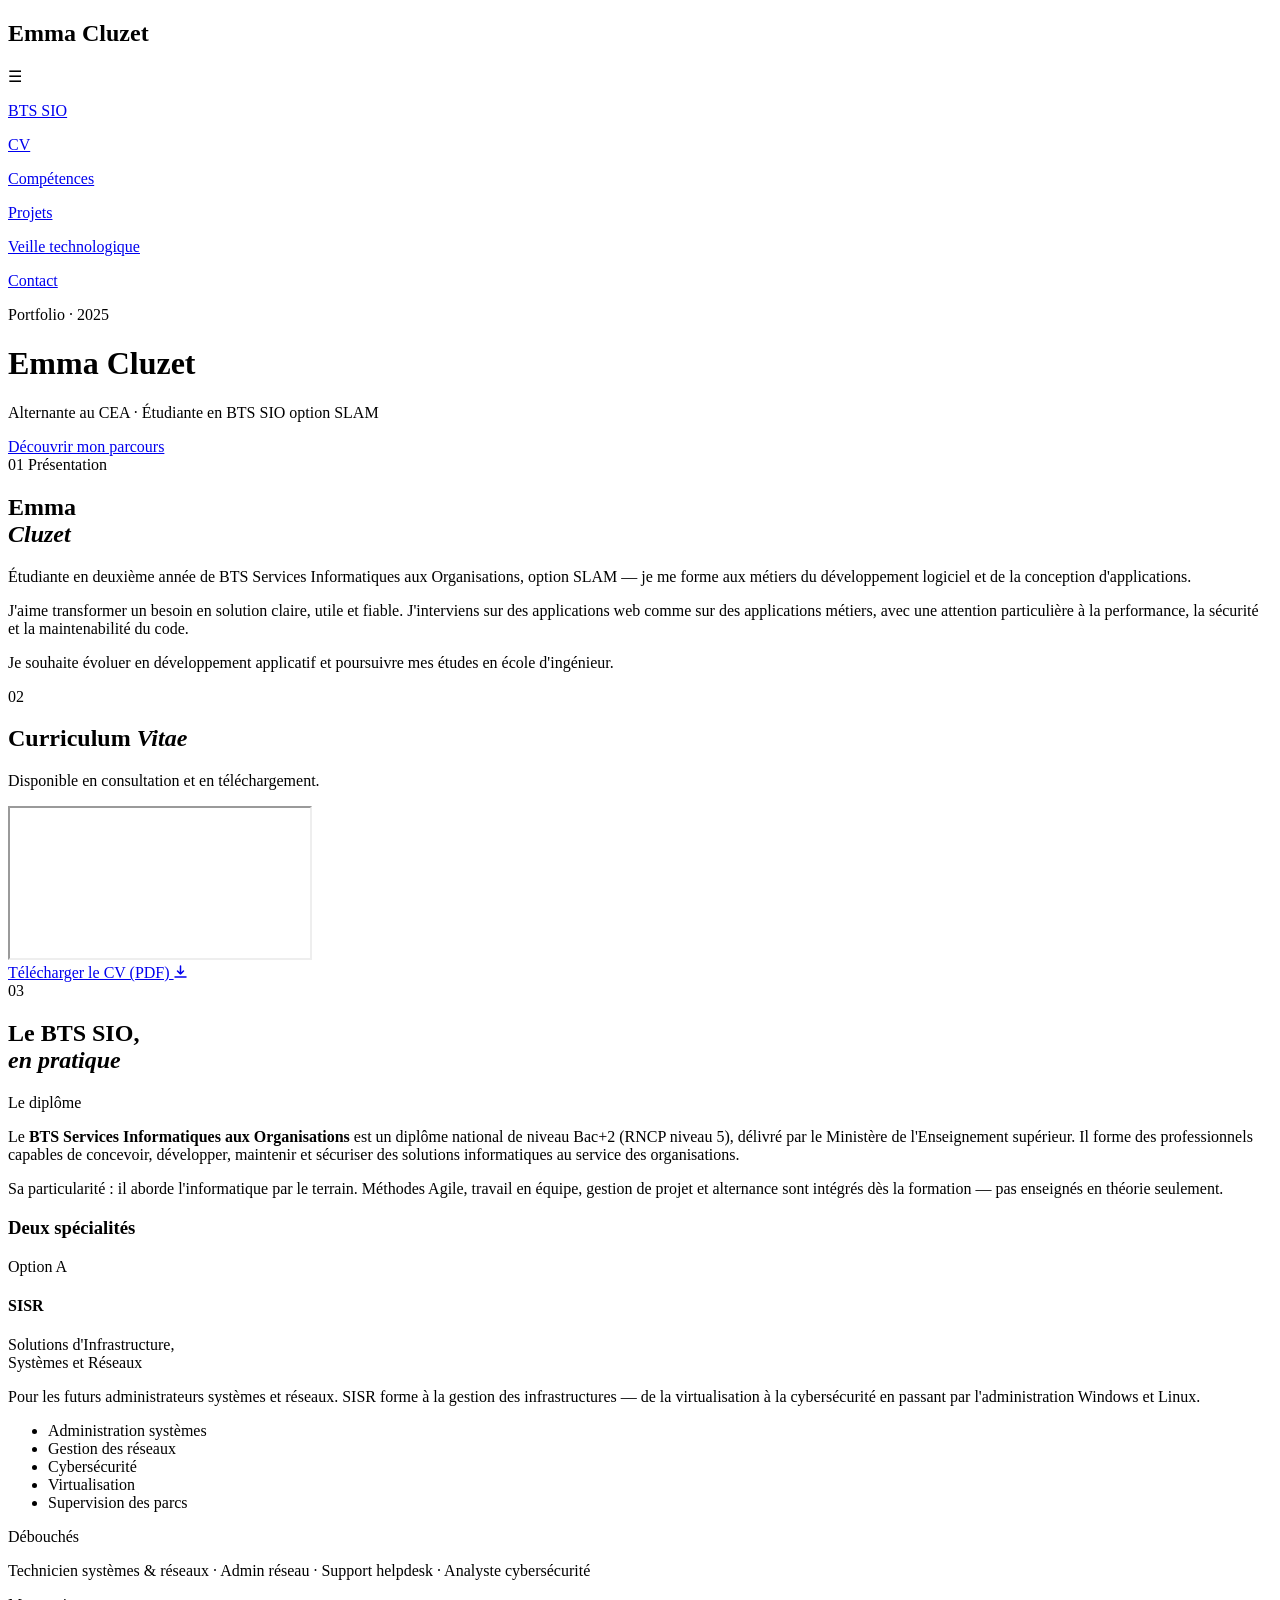
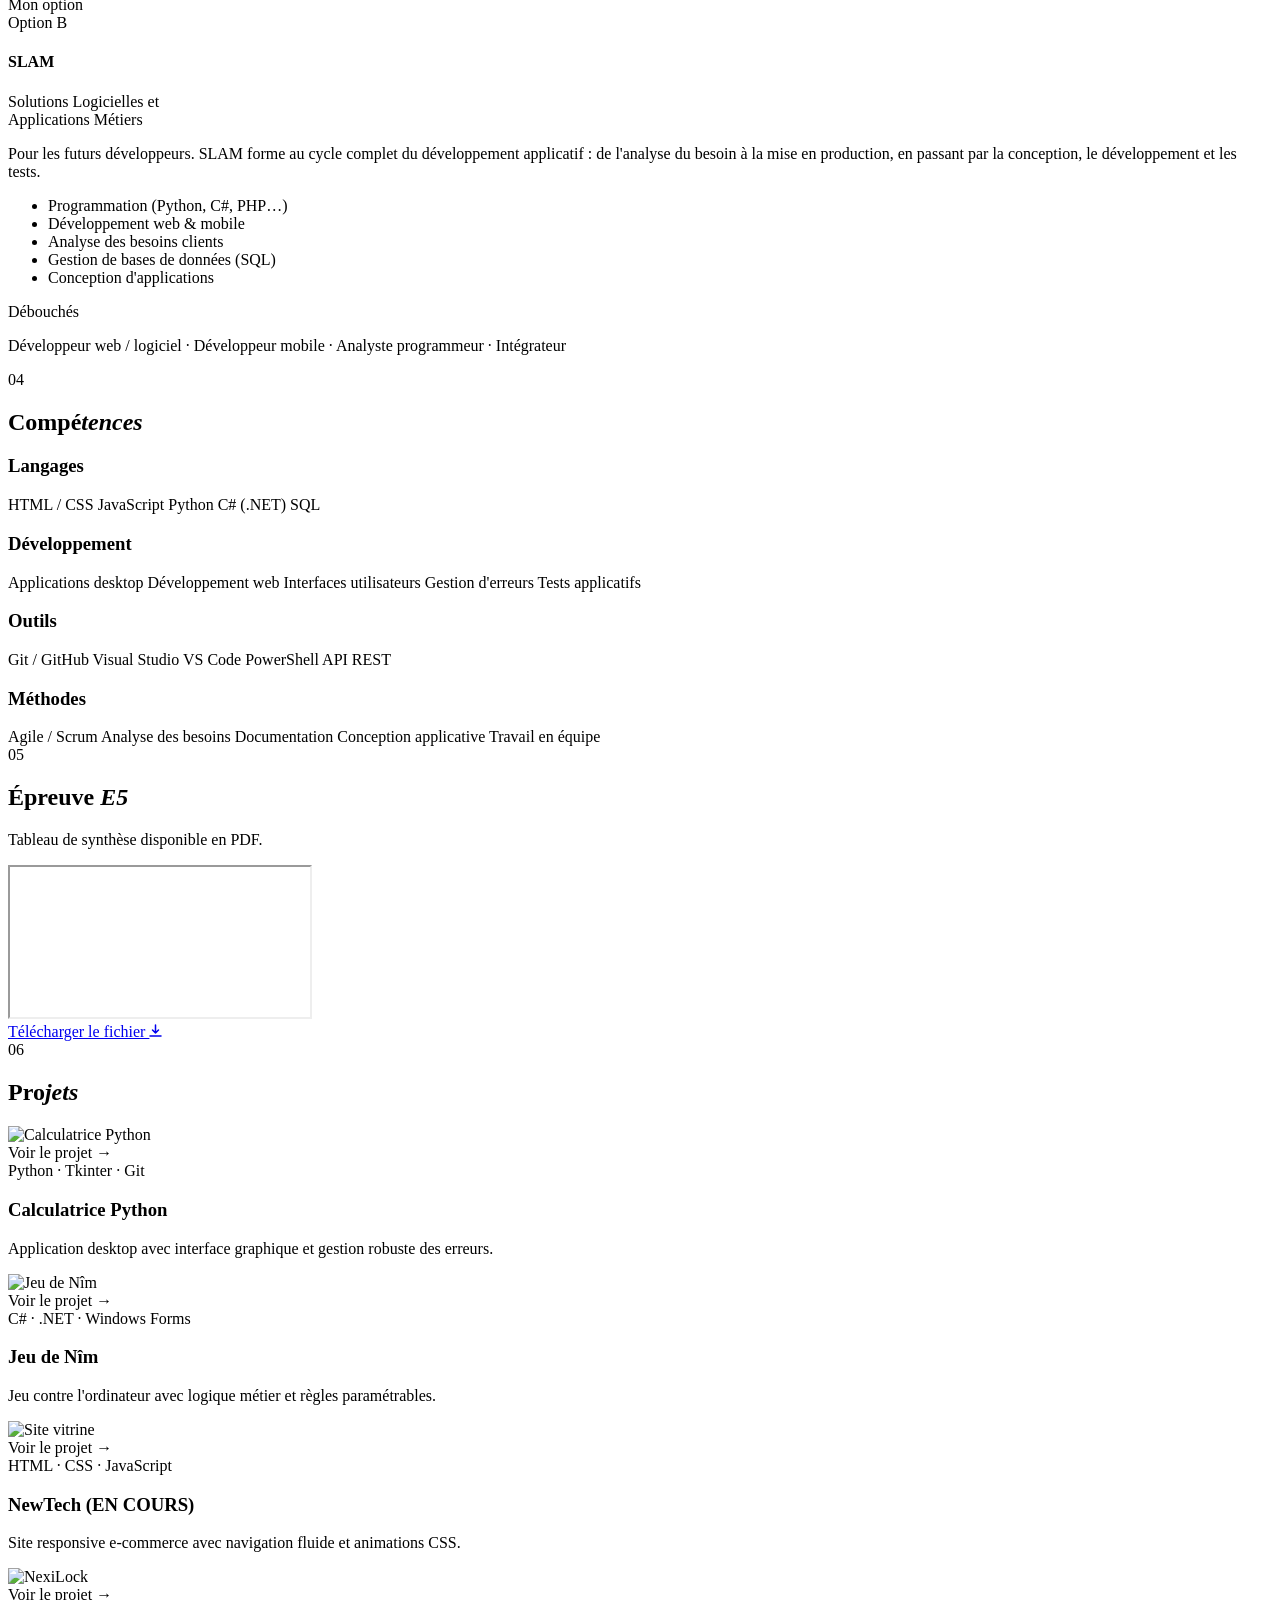
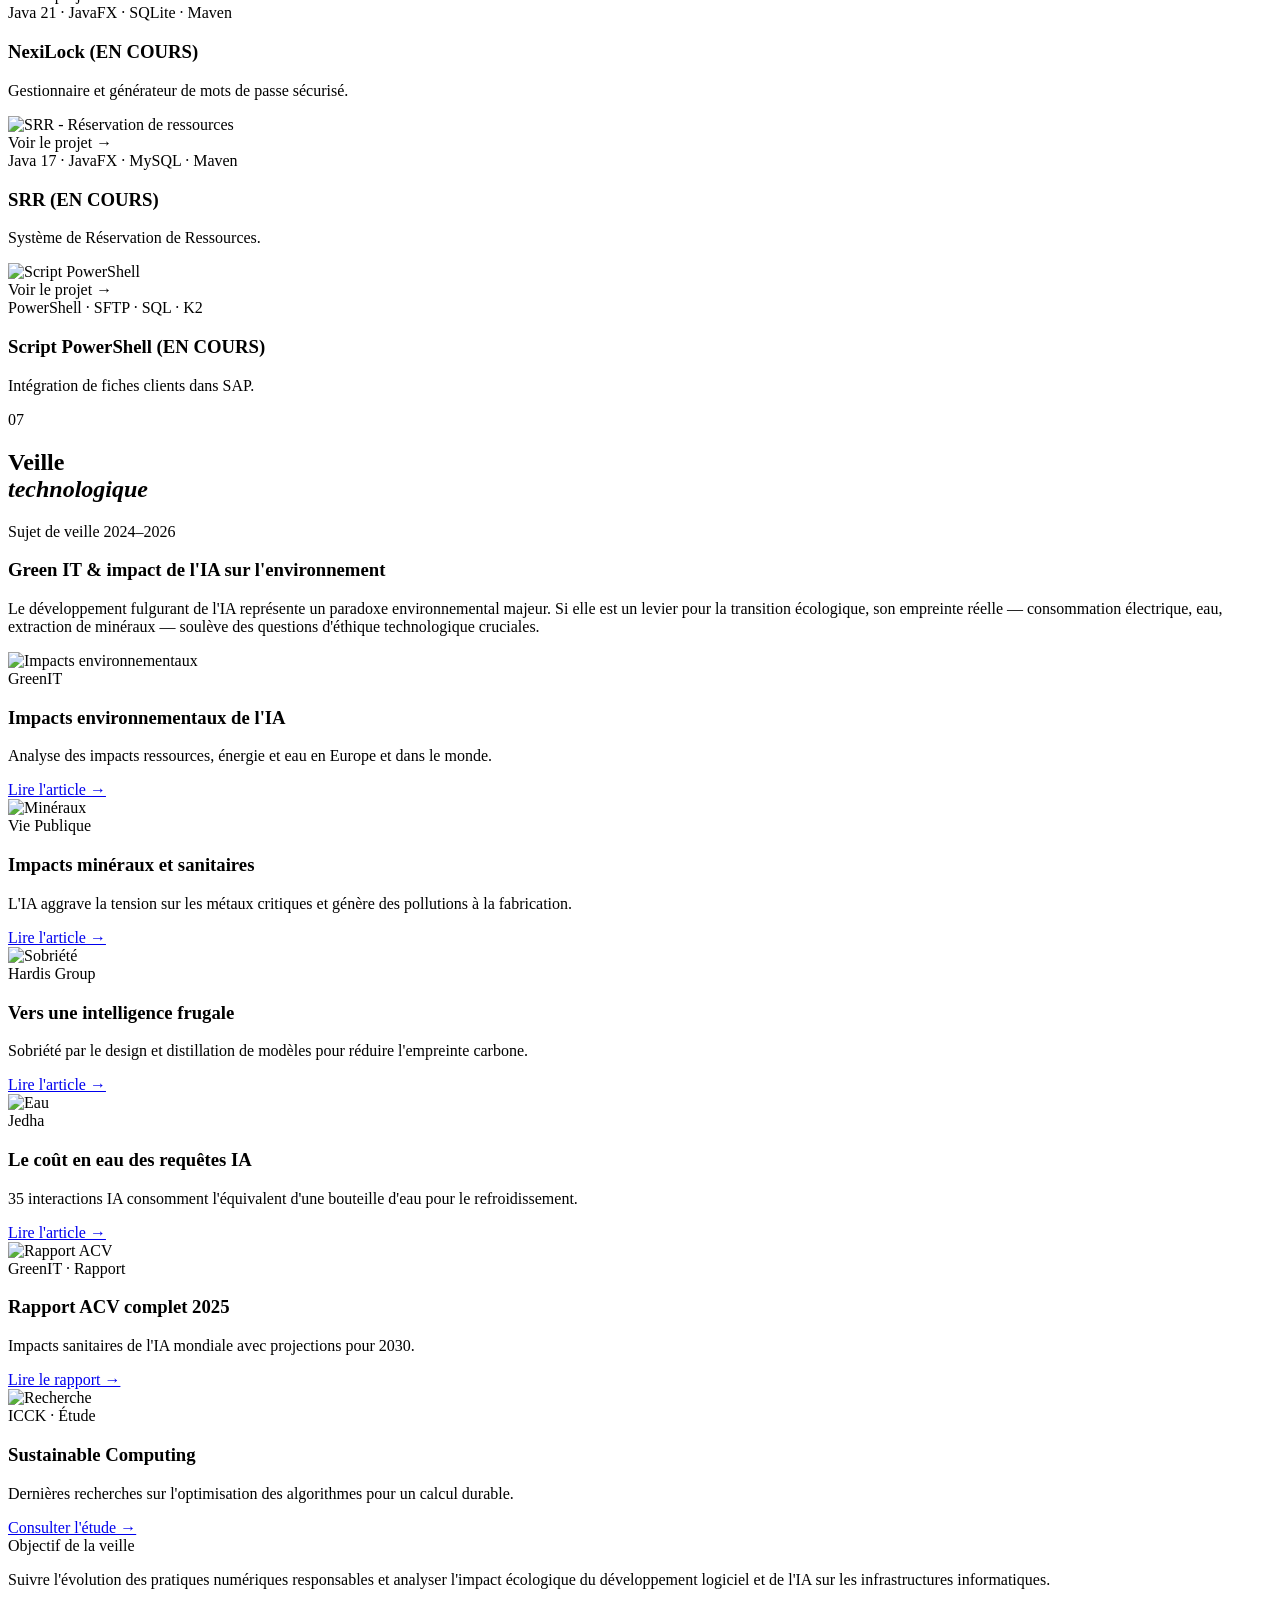
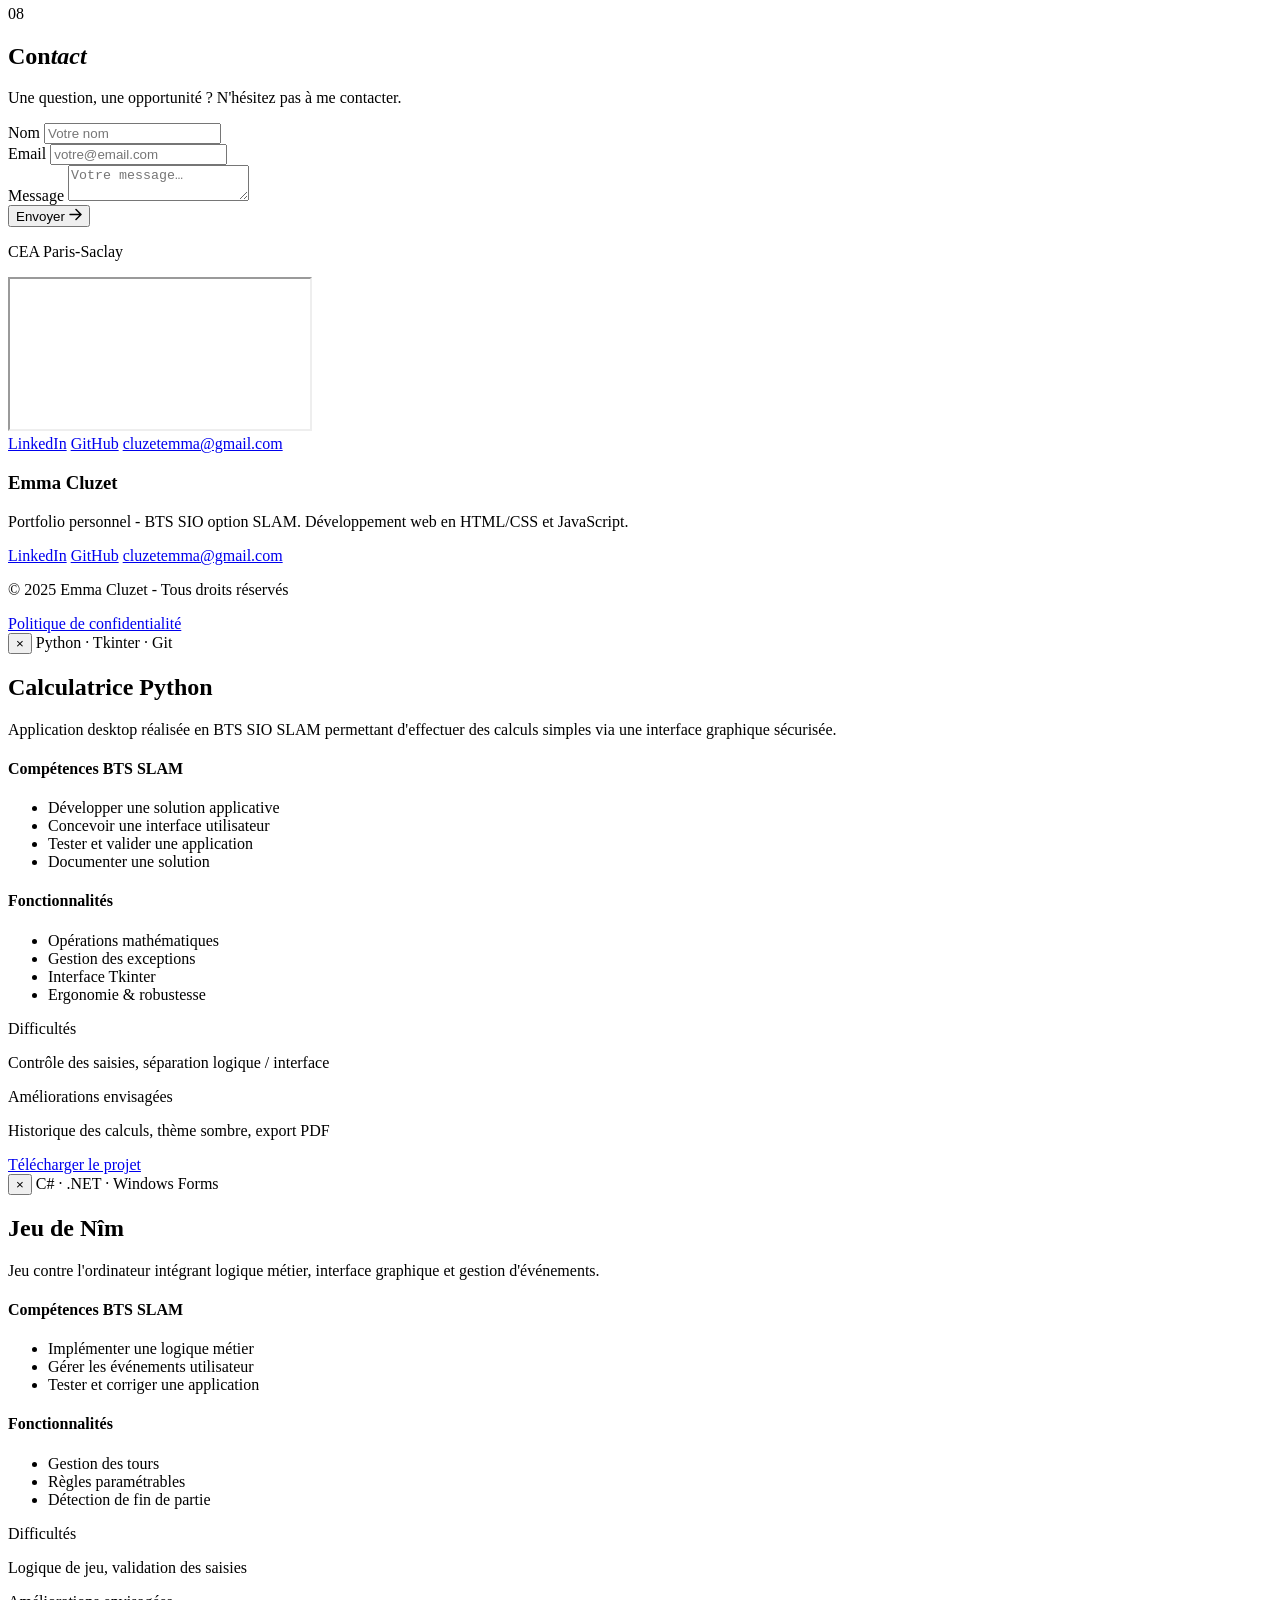
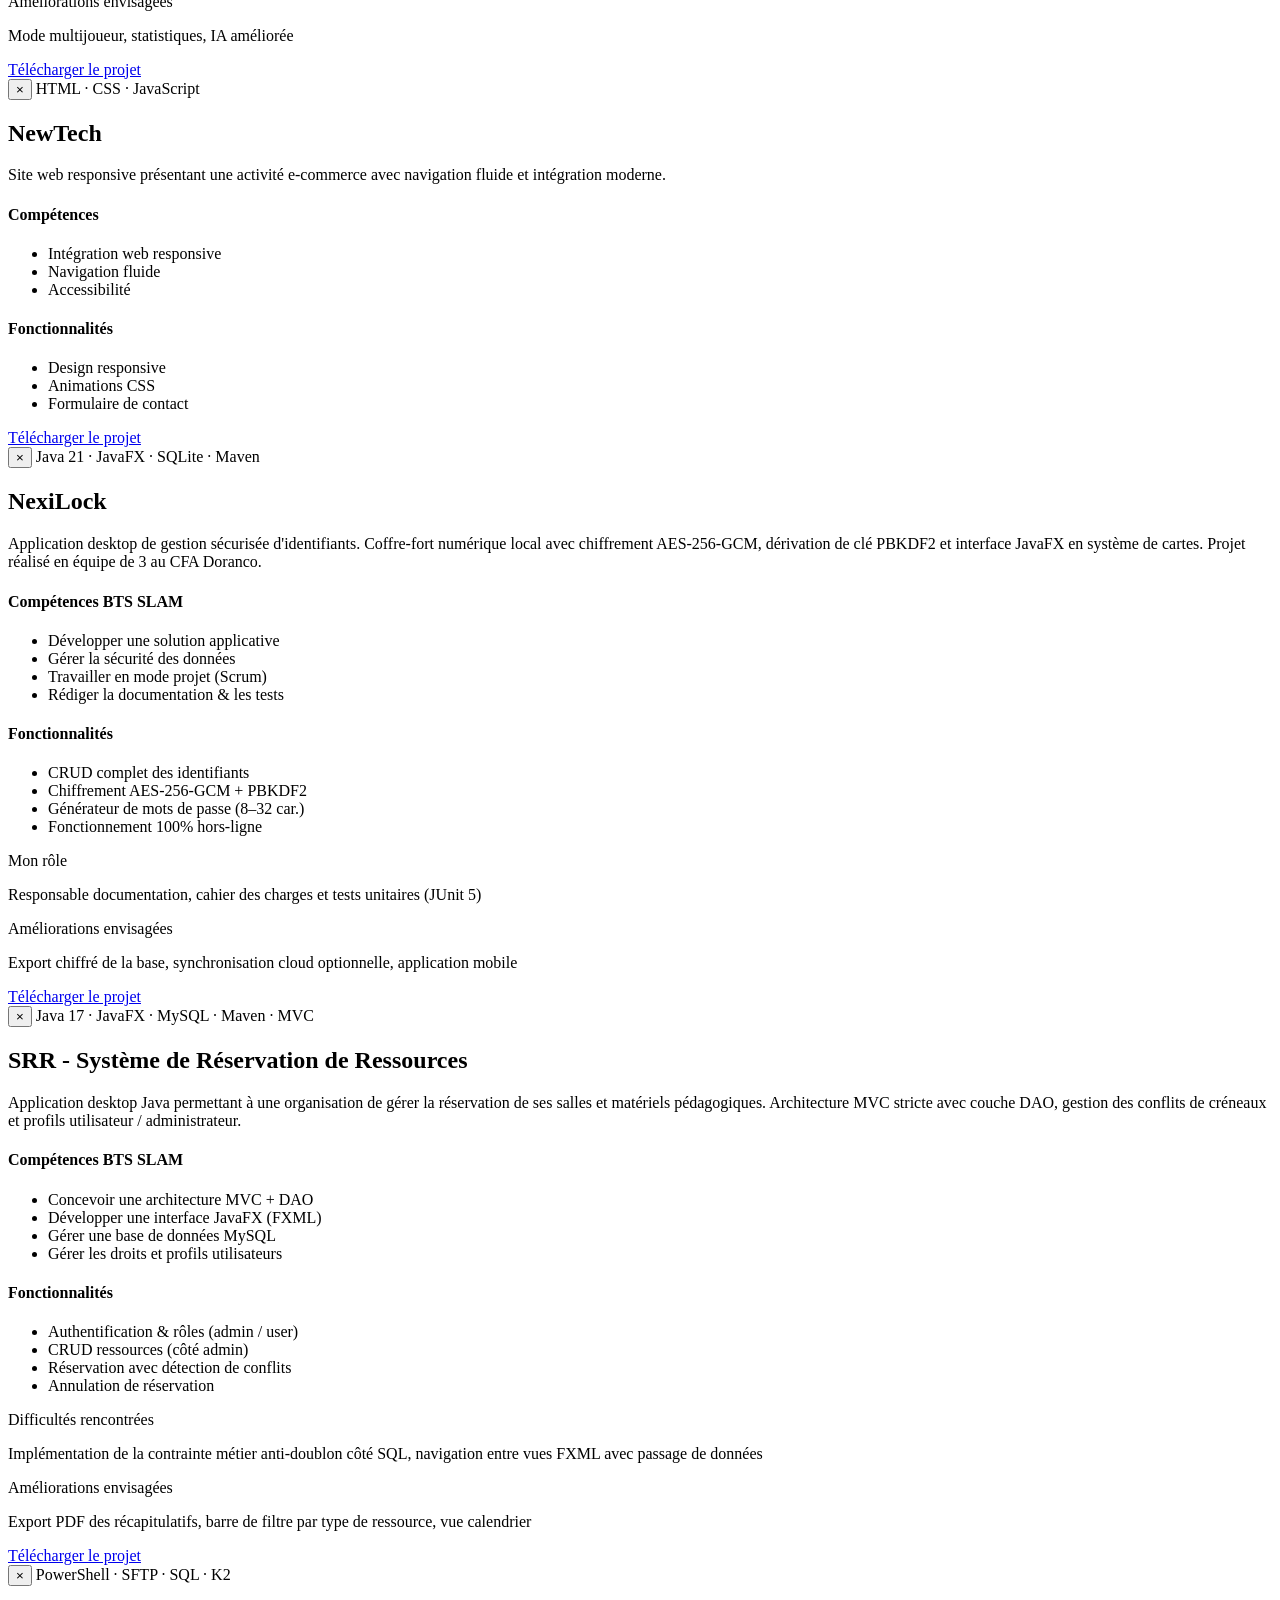
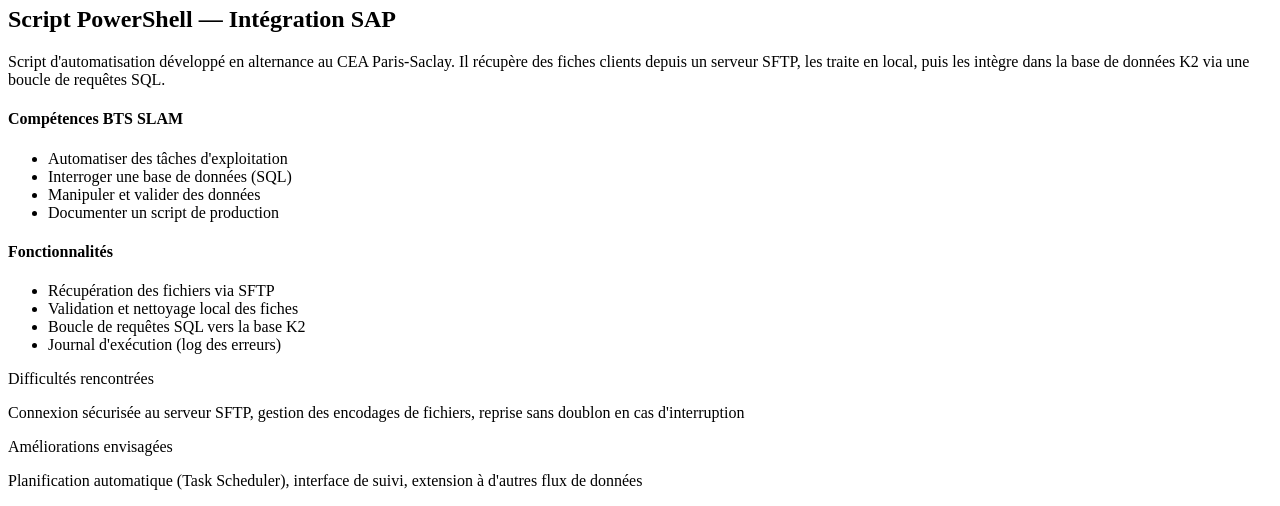
==== index.html @ 77d448ee "feat(portfolio): ajout du portfolio" ====
<!-- Author : Emma Cluzet -->
<!DOCTYPE html>
<html lang="fr">
<head>
    <meta charset="UTF-8">
    <meta name="viewport" content="width=device-width, initial-scale=1.0">
    <link rel="preconnect" href="https://fonts.googleapis.com">
    <link rel="preconnect" href="https://fonts.gstatic.com" crossorigin>
    <link href="https://fonts.googleapis.com/css2?family=Cormorant+Garamond:ital,wght@0,300;0,400;0,600;1,300;1,400&family=Libre+Baskerville:ital,wght@0,400;0,700;1,400&family=IBM+Plex+Mono:wght@400;500&display=swap" rel="stylesheet">
    <link rel="stylesheet" type="text/css" href="css.css">
    <title>Portfolio | Emma Cluzet</title>
</head>
<body>

    <!-- NAV -->
    <nav class="nav-overlay" id="navbar">
        <h1>Emma Cluzet</h1>
        <div class="hamburger" id="hamburger-icon">☰</div>
        <div class="menu" id="menu">
            <p><a href="#pres-bts">BTS SIO</a></p>
            <p><a href="#cv">CV</a></p>
            <p><a href="#competences">Compétences</a></p>
            <p><a href="#projet">Projets</a></p>
            <p><a href="#veille">Veille technologique</a></p>
            <p><a href="#localisation">Contact</a></p>
        </div>
    </nav>

    <!-- HERO — original intact -->
    <header class="hero-banner" id="accueil">
        <div class="hero-content">
            <p class="hero-eyebrow">Portfolio · 2025</p>
            <h1 class="hero-title">
                <span class="typed-text"></span>
                <span class="cursor"> </span>
            </h1>
            <p class="hero-subtitle">Alternante au CEA · Étudiante en BTS SIO option SLAM</p>
            <a href="#pres" class="hero-btn">Découvrir mon parcours</a>
        </div>
    </header>

    <!-- 01 PRÉSENTATION -->
    <section id="pres" class="s-light">
        <div class="s-inner pres-layout">
            <div class="pres-aside">
                <span class="s-index">01</span>
                <span class="s-label">Présentation</span>
            </div>
            <div class="pres-main">
                <h2 class="s-title">Emma<br><em>Cluzet</em></h2>
                <div class="pres-text">
                    <p>Étudiante en deuxième année de BTS Services Informatiques aux Organisations, option SLAM — je me forme aux métiers du développement logiciel et de la conception d'applications.</p>
                    <p>J'aime transformer un besoin en solution claire, utile et fiable. J'interviens sur des applications web comme sur des applications métiers, avec une attention particulière à la performance, la sécurité et la maintenabilité du code.</p>
                    <p class="pres-highlight">Je souhaite évoluer en développement applicatif et poursuivre mes études en école d'ingénieur.</p>
                </div>
            </div>
        </div>
    </section>

    <!-- 02 CV -->
    <section class="s-dark" id="cv">
        <div class="s-inner">
            <div class="s-header-dark">
                <span class="s-index dim">02</span>
                <h2 class="s-title-dark">Curriculum <em>Vitae</em></h2>
                <p class="s-desc">Disponible en consultation et en téléchargement.</p>
            </div>
            <div class="iframe-wrap dark">
                <iframe class="doc-iframe" src="CV_Emma-Cluzet.pdf" title="CV Emma Cluzet"></iframe>
            </div>
            <a class="btn-amber" href="CV_Emma-Cluzet.pdf" download>
                Télécharger le CV (PDF)
                <svg width="13" height="13" viewBox="0 0 13 13" fill="none" aria-hidden="true"><path d="M6.5 1v8M3.5 6l3 3 3-3M1 12h11" stroke="currentColor" stroke-width="1.5" stroke-linecap="round" stroke-linejoin="round"/></svg>
            </a>
        </div>
    </section>

    <!-- 03 BTS SIO — réécriture narrative -->
    <section id="pres-bts" class="s-light">
        <div class="s-inner">

            <div class="s-header-light">
                <span class="s-index">03</span>
                <h2 class="s-title">Le BTS SIO,<br><em>en pratique</em></h2>
            </div>

            <!-- Définition -->
            <div class="bts-def-row">
                <div class="bts-def-label">
                    <span class="s-micro-label">Le diplôme</span>
                </div>
                <div class="bts-def-content">
                    <p>Le <strong>BTS Services Informatiques aux Organisations</strong> est un diplôme national de niveau Bac+2 (RNCP niveau 5), délivré par le Ministère de l'Enseignement supérieur. Il forme des professionnels capables de concevoir, développer, maintenir et sécuriser des solutions informatiques au service des organisations.</p>
                    <p>Sa particularité : il aborde l'informatique par le terrain. Méthodes Agile, travail en équipe, gestion de projet et alternance sont intégrés dès la formation — pas enseignés en théorie seulement.</p>
                </div>
            </div>

            <!-- Les deux options -->
            <h3 class="s-sub-title">Deux spécialités</h3>
            <div class="bts-split">

                <div class="bts-split-pane bts-split-pane--sisr">
                    <div class="bts-split-head">
                        <span class="bts-opt-tag">Option A</span>
                        <h4>SISR</h4>
                        <p class="bts-opt-full">Solutions d'Infrastructure,<br>Systèmes et Réseaux</p>
                    </div>
                    <p class="bts-opt-desc">Pour les futurs administrateurs systèmes et réseaux. SISR forme à la gestion des infrastructures — de la virtualisation à la cybersécurité en passant par l'administration Windows et Linux.</p>
                    <ul class="bts-ul">
                        <li>Administration systèmes</li>
                        <li>Gestion des réseaux</li>
                        <li>Cybersécurité</li>
                        <li>Virtualisation</li>
                        <li>Supervision des parcs</li>
                    </ul>
                    <div class="bts-debouches">
                        <span class="s-micro-label">Débouchés</span>
                        <p>Technicien systèmes &amp; réseaux · Admin réseau · Support helpdesk · Analyste cybersécurité</p>
                    </div>
                </div>

                <div class="bts-split-pane bts-split-pane--slam">
                    <div class="bts-split-badge">Mon option</div>
                    <div class="bts-split-head">
                        <span class="bts-opt-tag">Option B</span>
                        <h4>SLAM</h4>
                        <p class="bts-opt-full">Solutions Logicielles et<br>Applications Métiers</p>
                    </div>
                    <p class="bts-opt-desc">Pour les futurs développeurs. SLAM forme au cycle complet du développement applicatif : de l'analyse du besoin à la mise en production, en passant par la conception, le développement et les tests.</p>
                    <ul class="bts-ul">
                        <li>Programmation (Python, C#, PHP…)</li>
                        <li>Développement web &amp; mobile</li>
                        <li>Analyse des besoins clients</li>
                        <li>Gestion de bases de données (SQL)</li>
                        <li>Conception d'applications</li>
                    </ul>
                    <div class="bts-debouches">
                        <span class="s-micro-label">Débouchés</span>
                        <p>Développeur web / logiciel · Développeur mobile · Analyste programmeur · Intégrateur</p>
                    </div>
                </div>

            </div>
        </div>
    </section>

    <!-- 04 COMPÉTENCES -->
    <section id="competences" class="s-dark">
        <div class="s-inner">
            <div class="s-header-dark">
                <span class="s-index dim">04</span>
                <h2 class="s-title-dark">Compé<em>tences</em></h2>
            </div>
            <div class="skills-mosaic">
                <div class="skill-block">
                    <h3 class="skill-block-title">Langages</h3>
                    <div class="skill-tags">
                        <span>HTML / CSS</span>
                        <span>JavaScript</span>
                        <span>Python</span>
                        <span>C# (.NET)</span>
                        <span>SQL</span>
                    </div>
                </div>
                <div class="skill-block">
                    <h3 class="skill-block-title">Développement</h3>
                    <div class="skill-tags">
                        <span>Applications desktop</span>
                        <span>Développement web</span>
                        <span>Interfaces utilisateurs</span>
                        <span>Gestion d'erreurs</span>
                        <span>Tests applicatifs</span>
                    </div>
                </div>
                <div class="skill-block">
                    <h3 class="skill-block-title">Outils</h3>
                    <div class="skill-tags">
                        <span>Git / GitHub</span>
                        <span>Visual Studio</span>
                        <span>VS Code</span>
                        <span>PowerShell</span>
                        <span>API REST</span>
                    </div>
                </div>
                <div class="skill-block">
                    <h3 class="skill-block-title">Méthodes</h3>
                    <div class="skill-tags">
                        <span>Agile / Scrum</span>
                        <span>Analyse des besoins</span>
                        <span>Documentation</span>
                        <span>Conception applicative</span>
                        <span>Travail en équipe</span>
                    </div>
                </div>
            </div>
        </div>
    </section>

    <!-- 05 E5 -->
    <section id="e6" class="s-light">
        <div class="s-inner">
            <div class="s-header-light">
                <span class="s-index">05</span>
                <h2 class="s-title">Épreuve <em>E5</em></h2>
            </div>
            <p class="s-desc-light">Tableau de synthèse disponible en PDF.</p>
            <div class="iframe-wrap light">
                <iframe class="doc-iframe" src="8 - ANNEXE VI.1 - EPREUVE E5 TABLEAU DE SYNTHESE - BTS SIO 2026 - Tableau de synthèse Épreuve E5.pdf" title="Tableau synthèse E5"></iframe>
            </div>
            <a class="btn-violet" href="8 - ANNEXE VI.1 - EPREUVE E5 TABLEAU DE SYNTHESE - BTS SIO 2026 - Tableau de synthèse Épreuve E5.pdf" download>
                Télécharger le fichier
                <svg width="13" height="13" viewBox="0 0 13 13" fill="none" aria-hidden="true"><path d="M6.5 1v8M3.5 6l3 3 3-3M1 12h11" stroke="currentColor" stroke-width="1.5" stroke-linecap="round" stroke-linejoin="round"/></svg>
            </a>
        </div>
    </section>

    <!-- 06 PROJETS -->
    <section id="projet" class="s-dark">
        <div class="s-inner">
            <div class="s-header-dark">
                <span class="s-index dim">06</span>
                <h2 class="s-title-dark">Pro<em>jets</em></h2>
            </div>
            <div class="projets-grid">
                <article class="projet-card" data-popup="popup-calculatrice" tabindex="0" role="button" aria-label="Voir le projet Calculatrice Python">
                    <div class="projet-img">
                        <img src="https://images.unsplash.com/photo-1668930185267-1f3c19851b5b?q=80&w=800&auto=format&fit=crop" alt="Calculatrice Python">
                        <div class="projet-hover-label">Voir le projet →</div>
                    </div>
                    <div class="projet-info">
                        <span class="projet-tech">Python · Tkinter · Git</span>
                        <h3>Calculatrice Python</h3>
                        <p>Application desktop avec interface graphique et gestion robuste des erreurs.</p>
                    </div>
                </article>
                <article class="projet-card" data-popup="popup-allumettes" tabindex="0" role="button" aria-label="Voir le projet Jeu de Nîm">
                    <div class="projet-img">
                        <img src="https://www.jeuxpicards.org/batonnets/images/allumettes.jpg" alt="Jeu de Nîm">
                        <div class="projet-hover-label">Voir le projet →</div>
                    </div>
                    <div class="projet-info">
                        <span class="projet-tech">C# · .NET · Windows Forms</span>
                        <h3>Jeu de Nîm</h3>
                        <p>Jeu contre l'ordinateur avec logique métier et règles paramétrables.</p>
                    </div>
                </article>
                <article class="projet-card" data-popup="popup-site" tabindex="0" role="button" aria-label="Voir le projet Site vitrine">
                    <div class="projet-img">
                        <img src="https://images.unsplash.com/photo-1498050108023-c5249f4df085?q=80&w=800&auto=format&fit=crop" alt="Site vitrine">
                        <div class="projet-hover-label">Voir le projet →</div>
                    </div>
                    <div class="projet-info">
                        <span class="projet-tech">HTML · CSS · JavaScript</span>
                        <h3>NewTech (EN COURS)</h3>
                        <p>Site responsive e-commerce avec navigation fluide et animations CSS.</p>
                    </div>
                </article>
                <article class="projet-card" data-popup="popup-nexilock" tabindex="0" role="button" aria-label="Voir le projet NexiLock">
                    <div class="projet-img">
                        <img src="https://images.unsplash.com/photo-1555949963-aa79dcee981c?q=80&w=800&auto=format&fit=crop" alt="NexiLock">
                        <div class="projet-hover-label">Voir le projet →</div>
                    </div>
                    <div class="projet-info">
                    <span class="projet-tech">Java 21 · JavaFX · SQLite · Maven</span>
                        <h3>NexiLock (EN COURS)</h3>
                        <p>Gestionnaire et générateur de mots de passe sécurisé.</p>
                    </div>
                </article>
                <article class="projet-card" data-popup="popup-srr" tabindex="0" role="button" aria-label="Voir le projet SRR">
                    <div class="projet-img">
                        <img src="https://images.unsplash.com/photo-1506784983877-45594efa4cbe?q=80&w=800&auto=format&fit=crop" alt="SRR - Réservation de ressources">
                        <div class="projet-hover-label">Voir le projet →</div>
                    </div>
                    <div class="projet-info">
                        <span class="projet-tech">Java 17 · JavaFX · MySQL · Maven</span>
                        <h3>SRR (EN COURS)</h3>
                        <p>Système de Réservation de Ressources.</p>
                    </div>
                </article>
                <article class="projet-card" data-popup="popup-powershell" tabindex="0" role="button" aria-label="Voir le projet Script PowerShell">
                    <div class="projet-img">
                        <img src="https://images.unsplash.com/photo-1629654297299-c8506221ca97?q=80&w=800&auto=format&fit=crop" alt="Script PowerShell">
                        <div class="projet-hover-label">Voir le projet →</div>
                    </div>
                    <div class="projet-info">
                        <span class="projet-tech">PowerShell · SFTP · SQL · K2</span>
                        <h3>Script PowerShell (EN COURS)</h3>
                        <p>Intégration de fiches clients dans SAP.</p>
                    </div>
                </article>
            </div>
        </div>
    </section>

    <!-- 07 VEILLE -->
    <section class="s-light" id="veille">
        <div class="s-inner">
            <div class="s-header-light">
                <span class="s-index">07</span>
                <h2 class="s-title">Veille<br><em>technologique</em></h2>
            </div>
            <div class="veille-topic-block">
                <p class="veille-topic-eyebrow">Sujet de veille 2024–2026</p>
                <h3 class="veille-topic-title">Green IT &amp; impact de l'IA sur l'environnement</h3>
                <p>Le développement fulgurant de l'IA représente un paradoxe environnemental majeur. Si elle est un levier pour la transition écologique, son empreinte réelle — consommation électrique, eau, extraction de minéraux — soulève des questions d'éthique technologique cruciales.</p>
            </div>
            <div class="veille-grid">
                <article class="veille-card">
                    <img src="https://images.unsplash.com/photo-1473341304170-971dccb5ac1e?q=80&w=800&auto=format&fit=crop" alt="Impacts environnementaux" loading="lazy">
                    <div class="veille-card-body">
                        <span class="veille-source">GreenIT</span>
                        <h3>Impacts environnementaux de l'IA</h3>
                        <p>Analyse des impacts ressources, énergie et eau en Europe et dans le monde.</p>
                        <a href="https://www.greenit.fr/2024/08/15/quels-sont-les-impacts-environnementaux-de-lia/" target="_blank" class="veille-link">Lire l'article →</a>
                    </div>
                </article>
                <article class="veille-card">
                    <img src="https://images.unsplash.com/photo-1518770660439-4636190af475?q=80&w=800&auto=format&fit=crop" alt="Minéraux" loading="lazy">
                    <div class="veille-card-body">
                        <span class="veille-source">Vie Publique</span>
                        <h3>Impacts minéraux et sanitaires</h3>
                        <p>L'IA aggrave la tension sur les métaux critiques et génère des pollutions à la fabrication.</p>
                        <a href="https://www.vie-publique.fr/en-bref/294248-limpact-environnemental-de-lintelligence-artificielle" target="_blank" class="veille-link">Lire l'article →</a>
                    </div>
                </article>
                <article class="veille-card">
                    <img src="https://images.unsplash.com/photo-1555066931-4365d14bab8c?q=80&w=800&auto=format&fit=crop" alt="Sobriété" loading="lazy">
                    <div class="veille-card-body">
                        <span class="veille-source">Hardis Group</span>
                        <h3>Vers une intelligence frugale</h3>
                        <p>Sobriété par le design et distillation de modèles pour réduire l'empreinte carbone.</p>
                        <a href="https://www.hardis-group.com/news/numerique-responsable-2026-enjeux-cles/" target="_blank" class="veille-link">Lire l'article →</a>
                    </div>
                </article>
                <article class="veille-card">
                    <img src="https://images.unsplash.com/photo-1548337138-e87d889cc369?q=80&w=800&auto=format&fit=crop" alt="Eau" loading="lazy">
                    <div class="veille-card-body">
                        <span class="veille-source">Jedha</span>
                        <h3>Le coût en eau des requêtes IA</h3>
                        <p>35 interactions IA consomment l'équivalent d'une bouteille d'eau pour le refroidissement.</p>
                        <a href="https://www.jedha.co/formation-ia/impact-environnemental-ia-rapport" target="_blank" class="veille-link">Lire l'article →</a>
                    </div>
                </article>
                <article class="veille-card">
                    <img src="https://images.unsplash.com/photo-1460925895917-afdab827c52f?q=80&w=800&auto=format&fit=crop" alt="Rapport ACV" loading="lazy">
                    <div class="veille-card-body">
                        <span class="veille-source">GreenIT · Rapport</span>
                        <h3>Rapport ACV complet 2025</h3>
                        <p>Impacts sanitaires de l'IA mondiale avec projections pour 2030.</p>
                        <a href="https://www.greenit.fr/wp-content/uploads/2025/12/202510-rapport-etude-impacts-environnementaux-intelligence-artificielle-dans-le-monde-association-green-it-compressed.pdf" target="_blank" class="veille-link">Lire le rapport →</a>
                    </div>
                </article>
                <article class="veille-card">
                    <img src="https://images.unsplash.com/photo-1532187875605-2fe358511423?q=80&w=800&auto=format&fit=crop" alt="Recherche" loading="lazy">
                    <div class="veille-card-body">
                        <span class="veille-source">ICCK · Étude</span>
                        <h3>Sustainable Computing</h3>
                        <p>Dernières recherches sur l'optimisation des algorithmes pour un calcul durable.</p>
                        <a href="https://www.icck.org/article/html/tsc.2025.767094" target="_blank" class="veille-link">Consulter l'étude →</a>
                    </div>
                </article>
            </div>
            <div class="veille-objectif">
                <span class="s-micro-label">Objectif de la veille</span>
                <p>Suivre l'évolution des pratiques numériques responsables et analyser l'impact écologique du développement logiciel et de l'IA sur les infrastructures informatiques.</p>
            </div>
        </div>
    </section>

    <!-- 08 CONTACT -->
    <section id="contact-map" class="s-dark">
        <div class="s-inner">
            <div class="s-header-dark">
                <span class="s-index dim">08</span>
                <h2 class="s-title-dark">Con<em>tact</em></h2>
            </div>
            <div class="contact-grid">
                <div class="contact-form-col">
                    <p class="contact-intro">Une question, une opportunité ? N'hésitez pas à me contacter.</p>
                    <form action="#" method="POST" class="contact-form">
                        <div class="form-row">
                            <label for="c-name">Nom</label>
                            <input type="text" id="c-name" name="name" placeholder="Votre nom" required>
                        </div>
                        <div class="form-row">
                            <label for="c-email">Email</label>
                            <input type="email" id="c-email" name="email" placeholder="votre@email.com" required>
                        </div>
                        <div class="form-row">
                            <label for="c-msg">Message</label>
                            <textarea id="c-msg" name="message" placeholder="Votre message…" required></textarea>
                        </div>
                        <button type="submit" class="btn-contact">
                            Envoyer
                            <svg width="13" height="13" viewBox="0 0 13 13" fill="none" aria-hidden="true"><path d="M1 6.5h11M7 1.5l5 5-5 5" stroke="currentColor" stroke-width="1.5" stroke-linecap="round" stroke-linejoin="round"/></svg>
                        </button>
                    </form>
                </div>
                <div class="contact-map-col">
                    <p class="contact-intro" id="localisation">CEA Paris-Saclay</p>
                    <iframe src="https://www.google.com/maps/embed?pb=!1m18!1m12!1m3!1d7053.411190963236!2d2.1439704040835994!3d48.725673477501395!2m3!1f0!2f0!3f0!3m2!1i1024!2i768!4f13.1!3m3!1m2!1s0x47e67f10a5afadf7%3A0x39454050073e967b!2sCEA%20Paris-Saclay!5e1!3m2!1sfr!2sfr!4v1765486483115!5m2!1sfr!2sfr" allowfullscreen="" loading="lazy" referrerpolicy="no-referrer-when-downgrade" title="CEA Paris-Saclay"></iframe>
                    <div class="contact-socials">
                        <a href="https://www.linkedin.com/in/emma-cluzet-434610293/" target="_blank">LinkedIn</a>
                        <a href="https://github.com/emmacluzet" target="_blank">GitHub</a>
                        <a href="mailto:cluzetemma@gmail.com">cluzetemma@gmail.com</a>
                    </div>
                </div>
            </div>
        </div>
    </section>

    <!-- FOOTER — original intact -->
    <footer class="site-footer">
        <div class="footer-content">
            <h3>Emma Cluzet</h3>
            <p class="footer-text">
                Portfolio personnel - BTS SIO option SLAM.
                Développement web en HTML/CSS et JavaScript.
            </p>
            <div class="footer-links">
                <a href="https://www.linkedin.com/in/emma-cluzet-434610293/" target="_blank">LinkedIn</a>
                <a href="https://github.com/emmacluzet" target="_blank">GitHub</a>
                <a href="mailto:cluzetemma@gmail.com">cluzetemma@gmail.com</a>
            </div>
            <div class="footer-bottom">
                <p>© 2025 Emma Cluzet - Tous droits réservés</p>
                <a href="politique-confidentialite.html">Politique de confidentialité</a>
            </div>
        </div>
    </footer>

    <!-- POPUPS -->
    <div class="popup-overlay" id="popup-calculatrice">
        <div class="popup-box">
            <button class="popup-close" aria-label="Fermer">&times;</button>
            <span class="popup-tag">Python · Tkinter · Git</span>
            <h2>Calculatrice Python</h2>
            <p>Application desktop réalisée en BTS SIO SLAM permettant d'effectuer des calculs simples via une interface graphique sécurisée.</p>
            <div class="popup-cols">
                <div>
                    <h4>Compétences BTS SLAM</h4>
                    <ul>
                        <li>Développer une solution applicative</li>
                        <li>Concevoir une interface utilisateur</li>
                        <li>Tester et valider une application</li>
                        <li>Documenter une solution</li>
                    </ul>
                </div>
                <div>
                    <h4>Fonctionnalités</h4>
                    <ul>
                        <li>Opérations mathématiques</li>
                        <li>Gestion des exceptions</li>
                        <li>Interface Tkinter</li>
                        <li>Ergonomie &amp; robustesse</li>
                    </ul>
                </div>
            </div>
            <div class="popup-meta-row">
                <div>
                    <span class="popup-meta-label">Difficultés</span>
                    <p>Contrôle des saisies, séparation logique / interface</p>
                </div>
                <div>
                    <span class="popup-meta-label">Améliorations envisagées</span>
                    <p>Historique des calculs, thème sombre, export PDF</p>
                </div>
            </div>
            <a href="projets/projetCalculatrice.zip" class="popup-download" download>Télécharger le projet</a>
        </div>
    </div>
    <div class="popup-overlay" id="popup-allumettes">
        <div class="popup-box">
            <button class="popup-close" aria-label="Fermer">&times;</button>
            <span class="popup-tag">C# · .NET · Windows Forms</span>
            <h2>Jeu de Nîm</h2>
            <p>Jeu contre l'ordinateur intégrant logique métier, interface graphique et gestion d'événements.</p>
            <div class="popup-cols">
                <div>
                    <h4>Compétences BTS SLAM</h4>
                    <ul>
                        <li>Implémenter une logique métier</li>
                        <li>Gérer les événements utilisateur</li>
                        <li>Tester et corriger une application</li>
                    </ul>
                </div>
                <div>
                    <h4>Fonctionnalités</h4>
                    <ul>
                        <li>Gestion des tours</li>
                        <li>Règles paramétrables</li>
                        <li>Détection de fin de partie</li>
                    </ul>
                </div>
            </div>
            <div class="popup-meta-row">
                <div>
                    <span class="popup-meta-label">Difficultés</span>
                    <p>Logique de jeu, validation des saisies</p>
                </div>
                <div>
                    <span class="popup-meta-label">Améliorations envisagées</span>
                    <p>Mode multijoueur, statistiques, IA améliorée</p>
                </div>
            </div>
            <a href="#" class="popup-download" download>Télécharger le projet</a>
        </div>
    </div>
    <div class="popup-overlay" id="popup-site">
        <div class="popup-box">
            <button class="popup-close" aria-label="Fermer">&times;</button>
            <span class="popup-tag">HTML · CSS · JavaScript</span>
            <h2>NewTech</h2>
            <p>Site web responsive présentant une activité e-commerce avec navigation fluide et intégration moderne.</p>
            <div class="popup-cols">
                <div>
                    <h4>Compétences</h4>
                    <ul><li>Intégration web responsive</li><li>Navigation fluide</li><li>Accessibilité</li></ul>
                </div>
                <div>
                    <h4>Fonctionnalités</h4>
                    <ul><li>Design responsive</li><li>Animations CSS</li><li>Formulaire de contact</li></ul>
                </div>
            </div>
            <a href="#" class="popup-download" download>Télécharger le projet</a>
        </div>
    </div>

    <!-- POPUP NEXILOCK -->
    <div class="popup-overlay" id="popup-nexilock">
        <div class="popup-box">
            <button class="popup-close" aria-label="Fermer">&times;</button>
            <span class="popup-tag">Java 21 · JavaFX · SQLite · Maven</span>
            <h2>NexiLock</h2>
            <p>Application desktop de gestion sécurisée d'identifiants. Coffre-fort numérique local avec chiffrement AES-256-GCM, dérivation de clé PBKDF2 et interface JavaFX en système de cartes. Projet réalisé en équipe de 3 au CFA Doranco.</p>
            <div class="popup-cols">
                <div>
                    <h4>Compétences BTS SLAM</h4>
                    <ul>
                        <li>Développer une solution applicative</li>
                        <li>Gérer la sécurité des données</li>
                        <li>Travailler en mode projet (Scrum)</li>
                        <li>Rédiger la documentation &amp; les tests</li>
                    </ul>
                </div>
                <div>
                    <h4>Fonctionnalités</h4>
                    <ul>
                        <li>CRUD complet des identifiants</li>
                        <li>Chiffrement AES-256-GCM + PBKDF2</li>
                        <li>Générateur de mots de passe (8–32 car.)</li>
                        <li>Fonctionnement 100% hors-ligne</li>
                    </ul>
                </div>
            </div>
            <div class="popup-meta-row">
                <div>
                    <span class="popup-meta-label">Mon rôle</span>
                    <p>Responsable documentation, cahier des charges et tests unitaires (JUnit 5)</p>
                </div>
                <div>
                    <span class="popup-meta-label">Améliorations envisagées</span>
                    <p>Export chiffré de la base, synchronisation cloud optionnelle, application mobile</p>
                </div>
            </div>
            <a href="https://github.com/emmacluzet/NexiLock" class="popup-download" download>Télécharger le projet</a>
        </div>
    </div>

    <!-- POPUP SRR -->
    <div class="popup-overlay" id="popup-srr">
        <div class="popup-box">
            <button class="popup-close" aria-label="Fermer">&times;</button>
            <span class="popup-tag">Java 17 · JavaFX · MySQL · Maven · MVC</span>
            <h2>SRR - Système de Réservation de Ressources</h2>
            <p>Application desktop Java permettant à une organisation de gérer la réservation de ses salles et matériels pédagogiques. Architecture MVC stricte avec couche DAO, gestion des conflits de créneaux et profils utilisateur / administrateur.</p>
            <div class="popup-cols">
                <div>
                    <h4>Compétences BTS SLAM</h4>
                    <ul>
                        <li>Concevoir une architecture MVC + DAO</li>
                        <li>Développer une interface JavaFX (FXML)</li>
                        <li>Gérer une base de données MySQL</li>
                        <li>Gérer les droits et profils utilisateurs</li>
                    </ul>
                </div>
                <div>
                    <h4>Fonctionnalités</h4>
                    <ul>
                        <li>Authentification &amp; rôles (admin / user)</li>
                        <li>CRUD ressources (côté admin)</li>
                        <li>Réservation avec détection de conflits</li>
                        <li>Annulation de réservation</li>
                    </ul>
                </div>
            </div>
            <div class="popup-meta-row">
                <div>
                    <span class="popup-meta-label">Difficultés rencontrées</span>
                    <p>Implémentation de la contrainte métier anti-doublon côté SQL, navigation entre vues FXML avec passage de données</p>
                </div>
                <div>
                    <span class="popup-meta-label">Améliorations envisagées</span>
                    <p>Export PDF des récapitulatifs, barre de filtre par type de ressource, vue calendrier</p>
                </div>
            </div>
            <a href="https://github.com/emmacluzet/SRR-TechAcademy" class="popup-download" download>Télécharger le projet</a>
        </div>
    </div>

    <!-- POPUP SCRIPT POWERSHELL -->
    <div class="popup-overlay" id="popup-powershell">
        <div class="popup-box">
            <button class="popup-close" aria-label="Fermer">&times;</button>
            <span class="popup-tag">PowerShell · SFTP · SQL · K2</span>
            <h2>Script PowerShell — Intégration SAP</h2>
            <p>Script d'automatisation développé en alternance au CEA Paris-Saclay. Il récupère des fiches clients depuis un serveur SFTP, les traite en local, puis les intègre dans la base de données K2 via une boucle de requêtes SQL.</p>
            <div class="popup-cols">
                <div>
                    <h4>Compétences BTS SLAM</h4>
                    <ul>
                        <li>Automatiser des tâches d'exploitation</li>
                        <li>Interroger une base de données (SQL)</li>
                        <li>Manipuler et valider des données</li>
                        <li>Documenter un script de production</li>
                    </ul>
                </div>
                <div>
                    <h4>Fonctionnalités</h4>
                    <ul>
                        <li>Récupération des fichiers via SFTP</li>
                        <li>Validation et nettoyage local des fiches</li>
                        <li>Boucle de requêtes SQL vers la base K2</li>
                        <li>Journal d'exécution (log des erreurs)</li>
                    </ul>
                </div>
            </div>
            <div class="popup-meta-row">
                <div>
                    <span class="popup-meta-label">Difficultés rencontrées</span>
                    <p>Connexion sécurisée au serveur SFTP, gestion des encodages de fichiers, reprise sans doublon en cas d'interruption</p>
                </div>
                <div>
                    <span class="popup-meta-label">Améliorations envisagées</span>
                    <p>Planification automatique (Task Scheduler), interface de suivi, extension à d'autres flux de données</p>
                </div>
            </div>
        </div>
    </div>

    <!-- JAVASCRIPT -->
    <script src="script.js" defer></script>

</body>
</html>
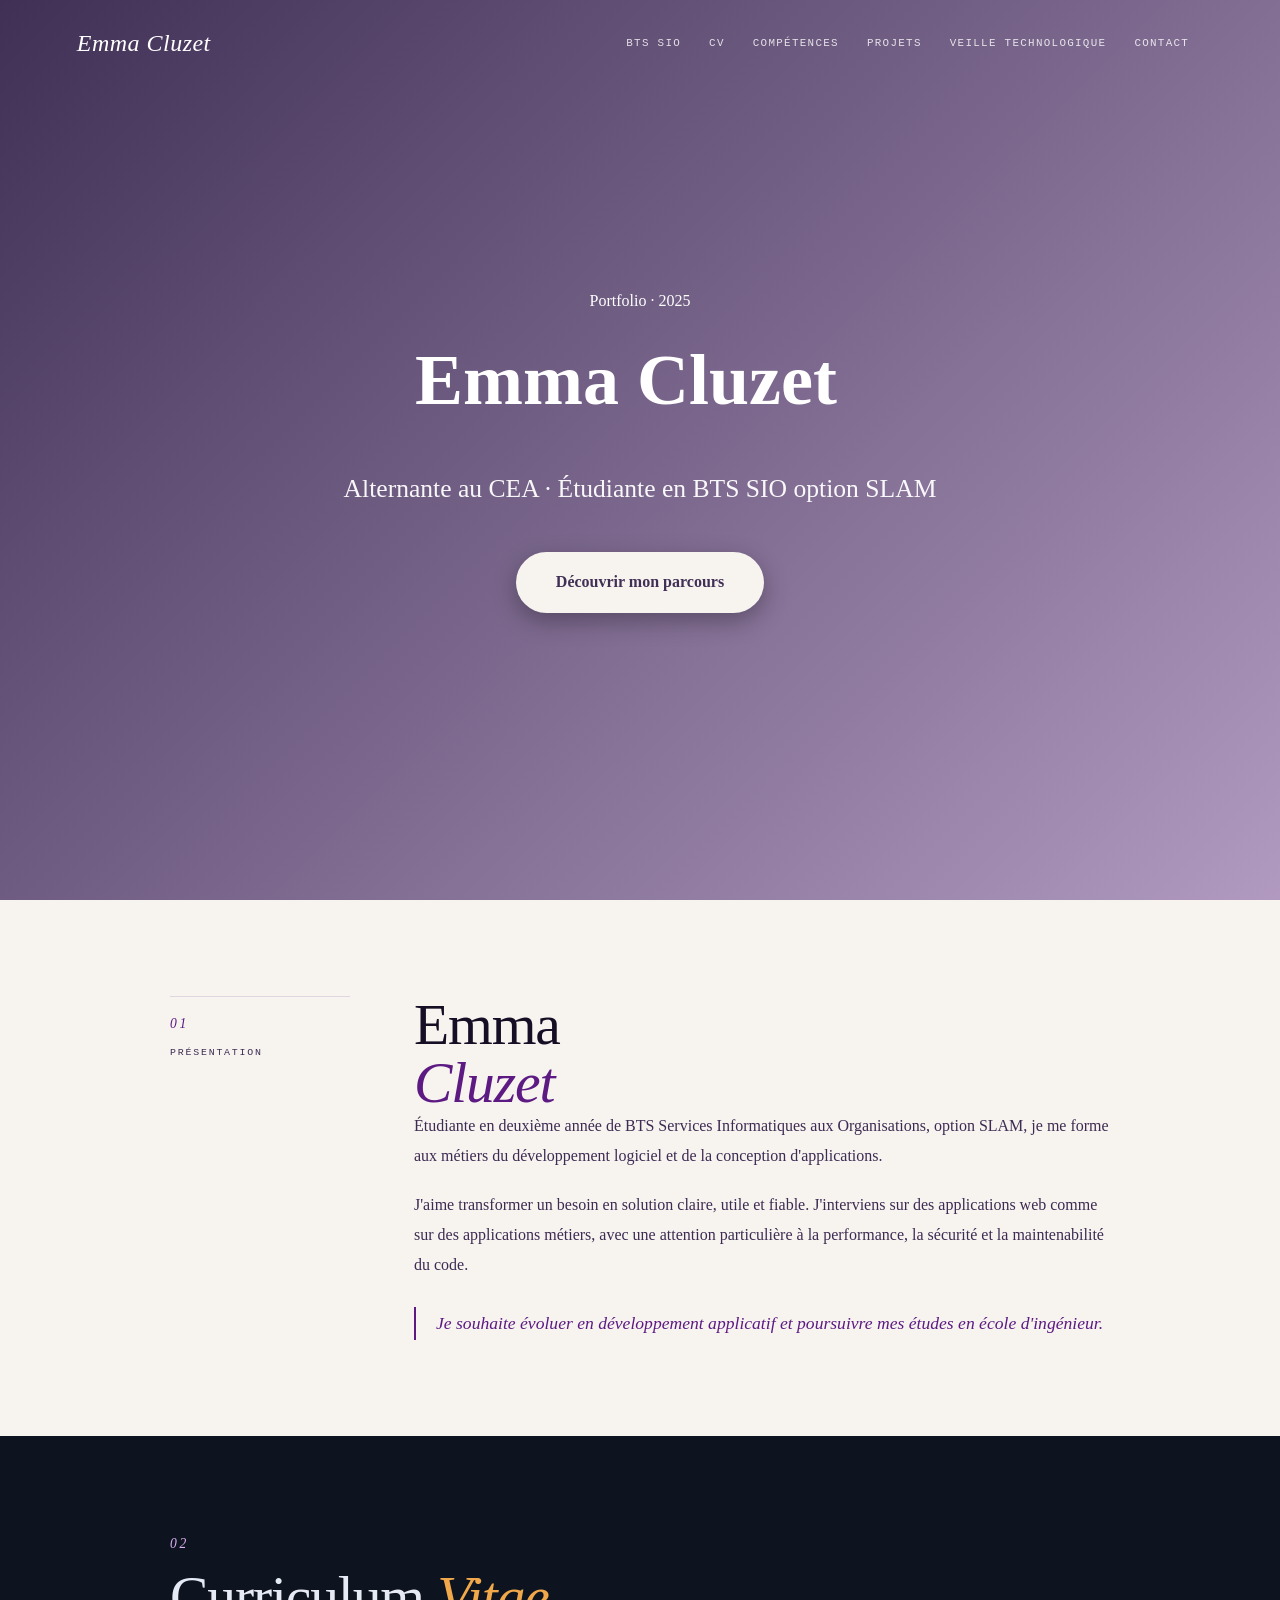
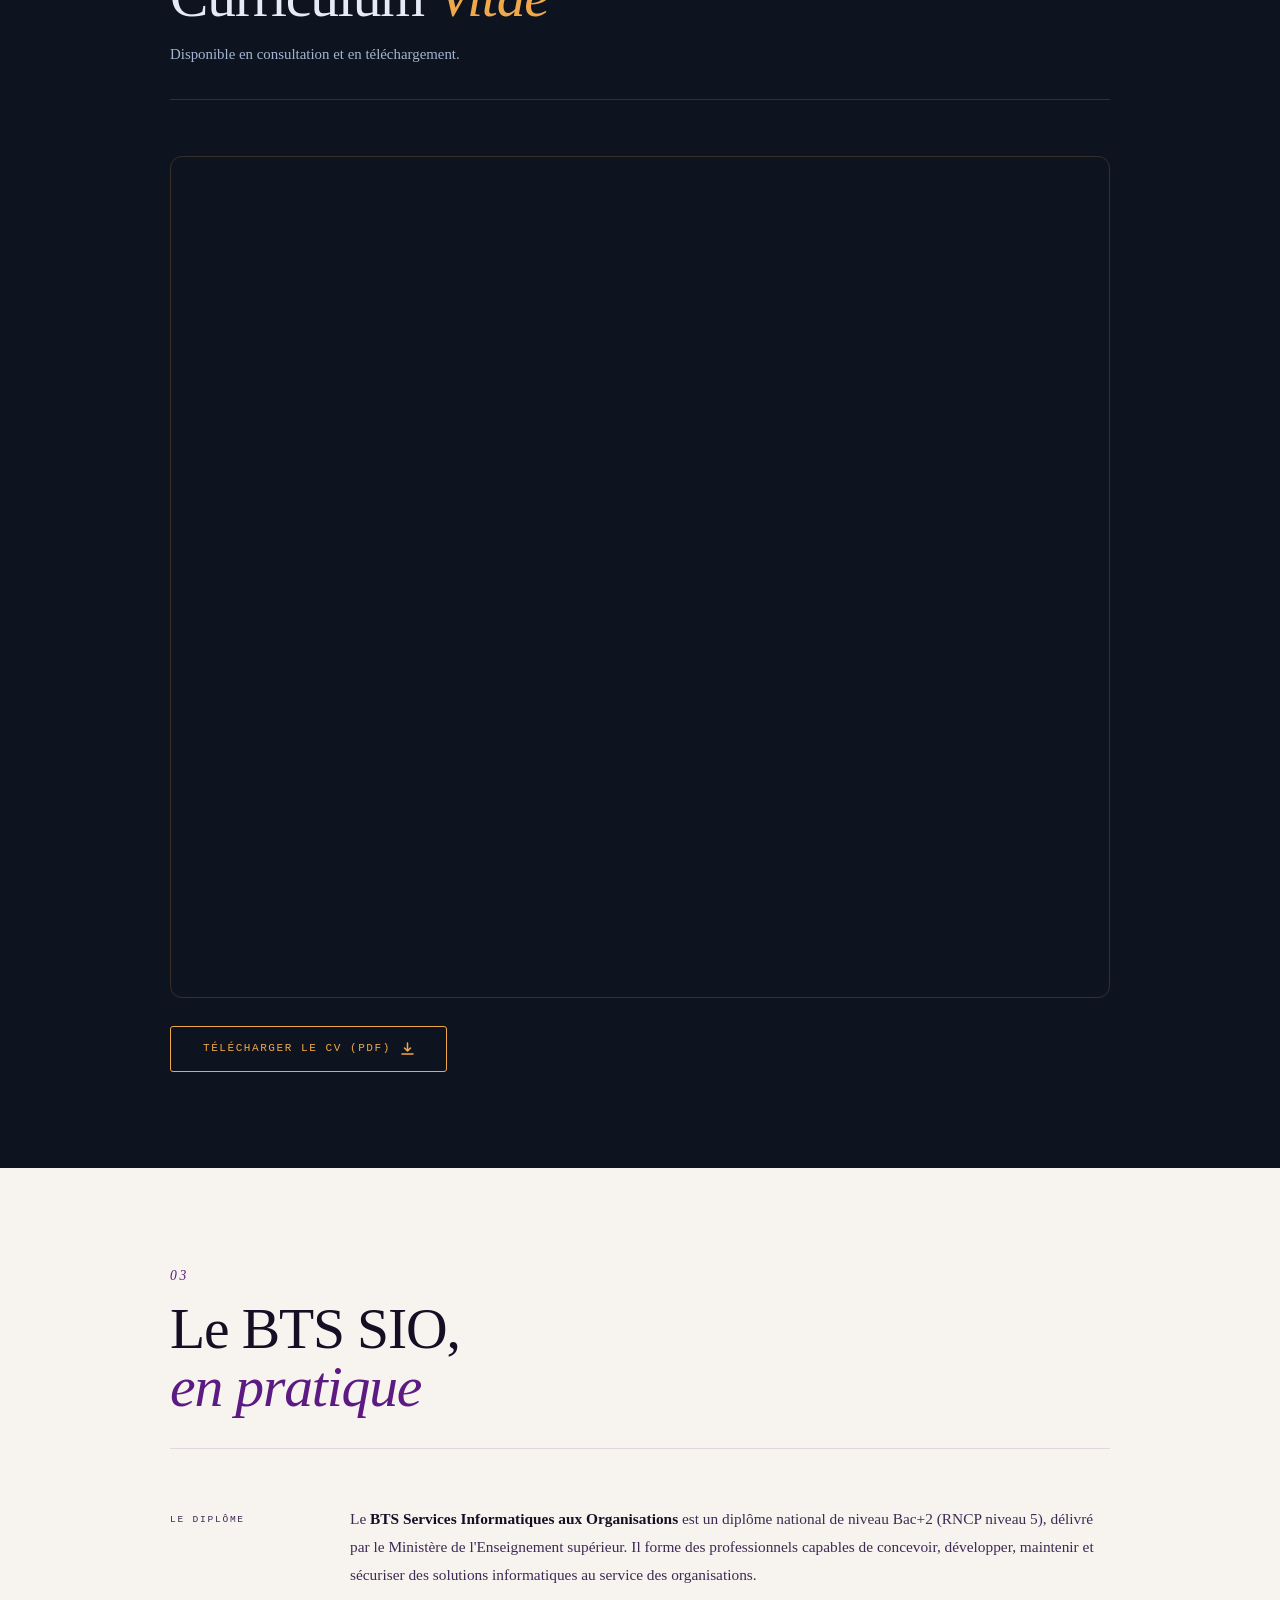
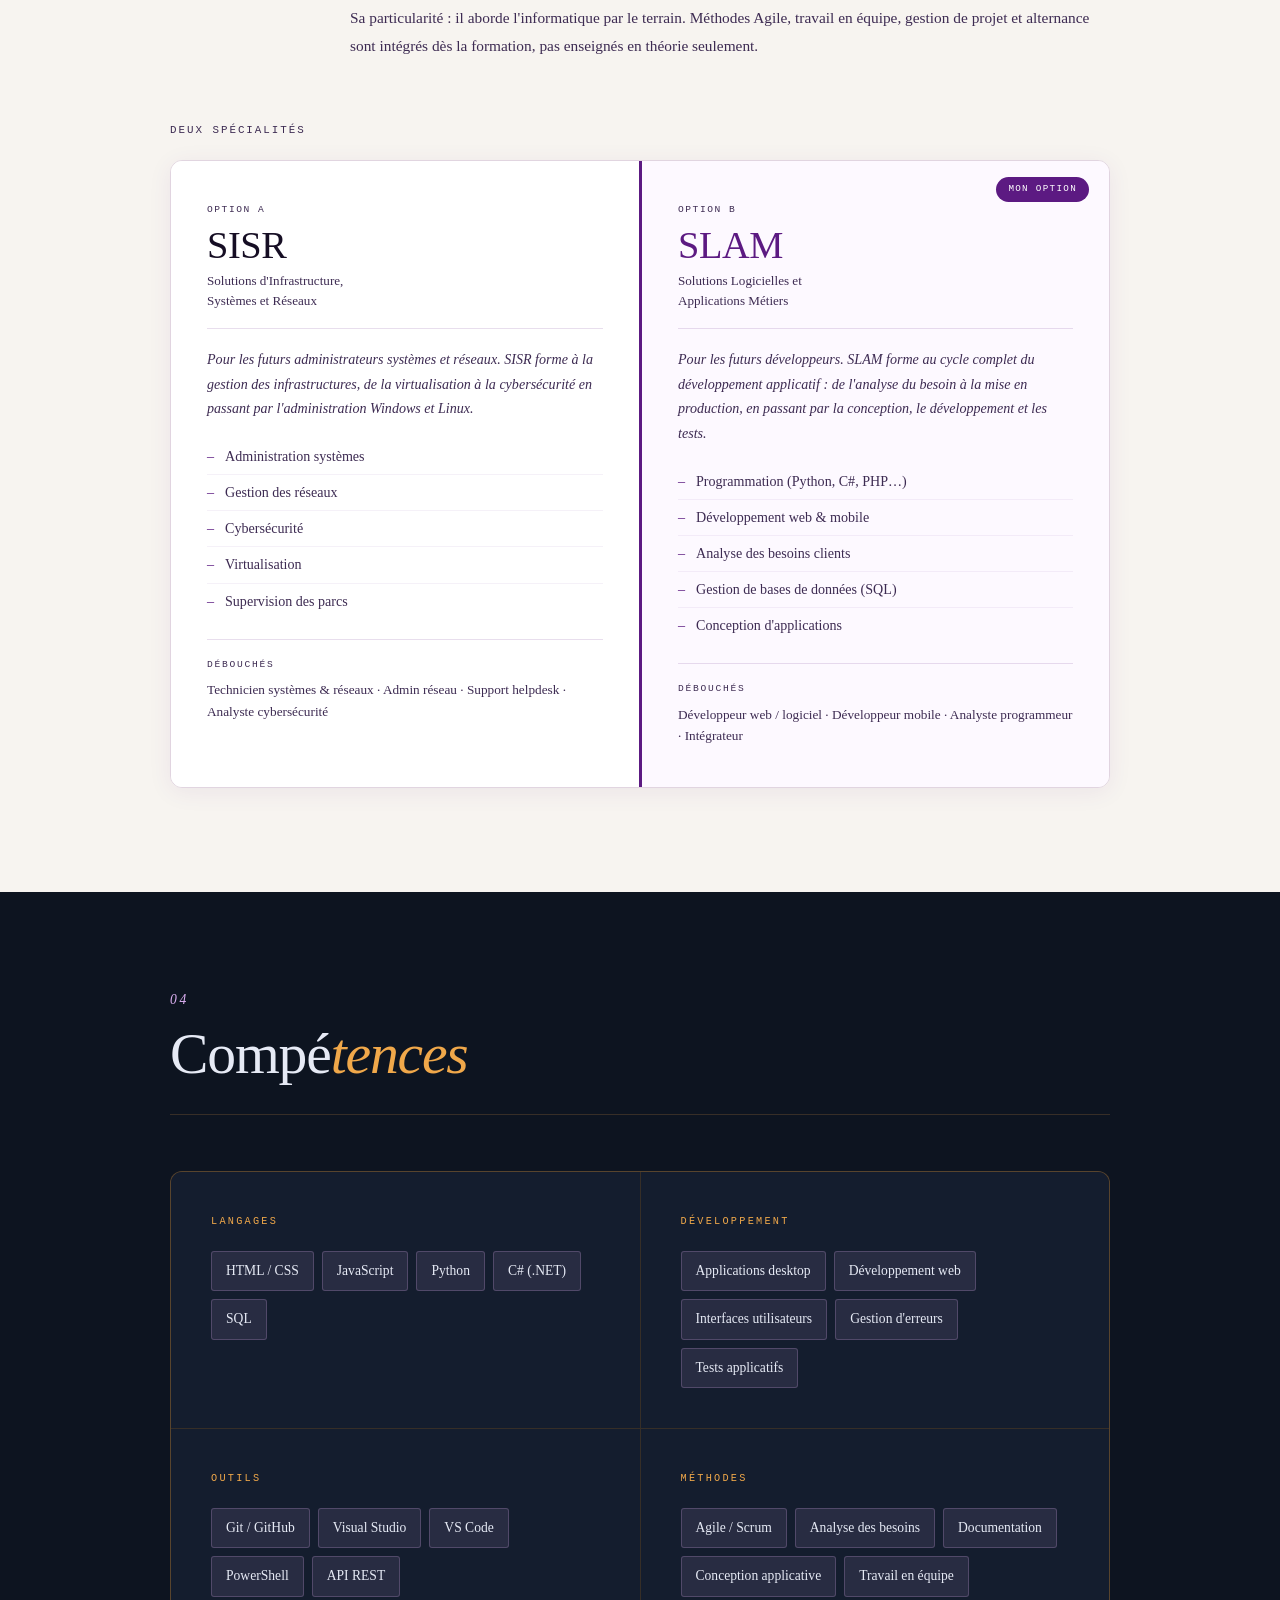
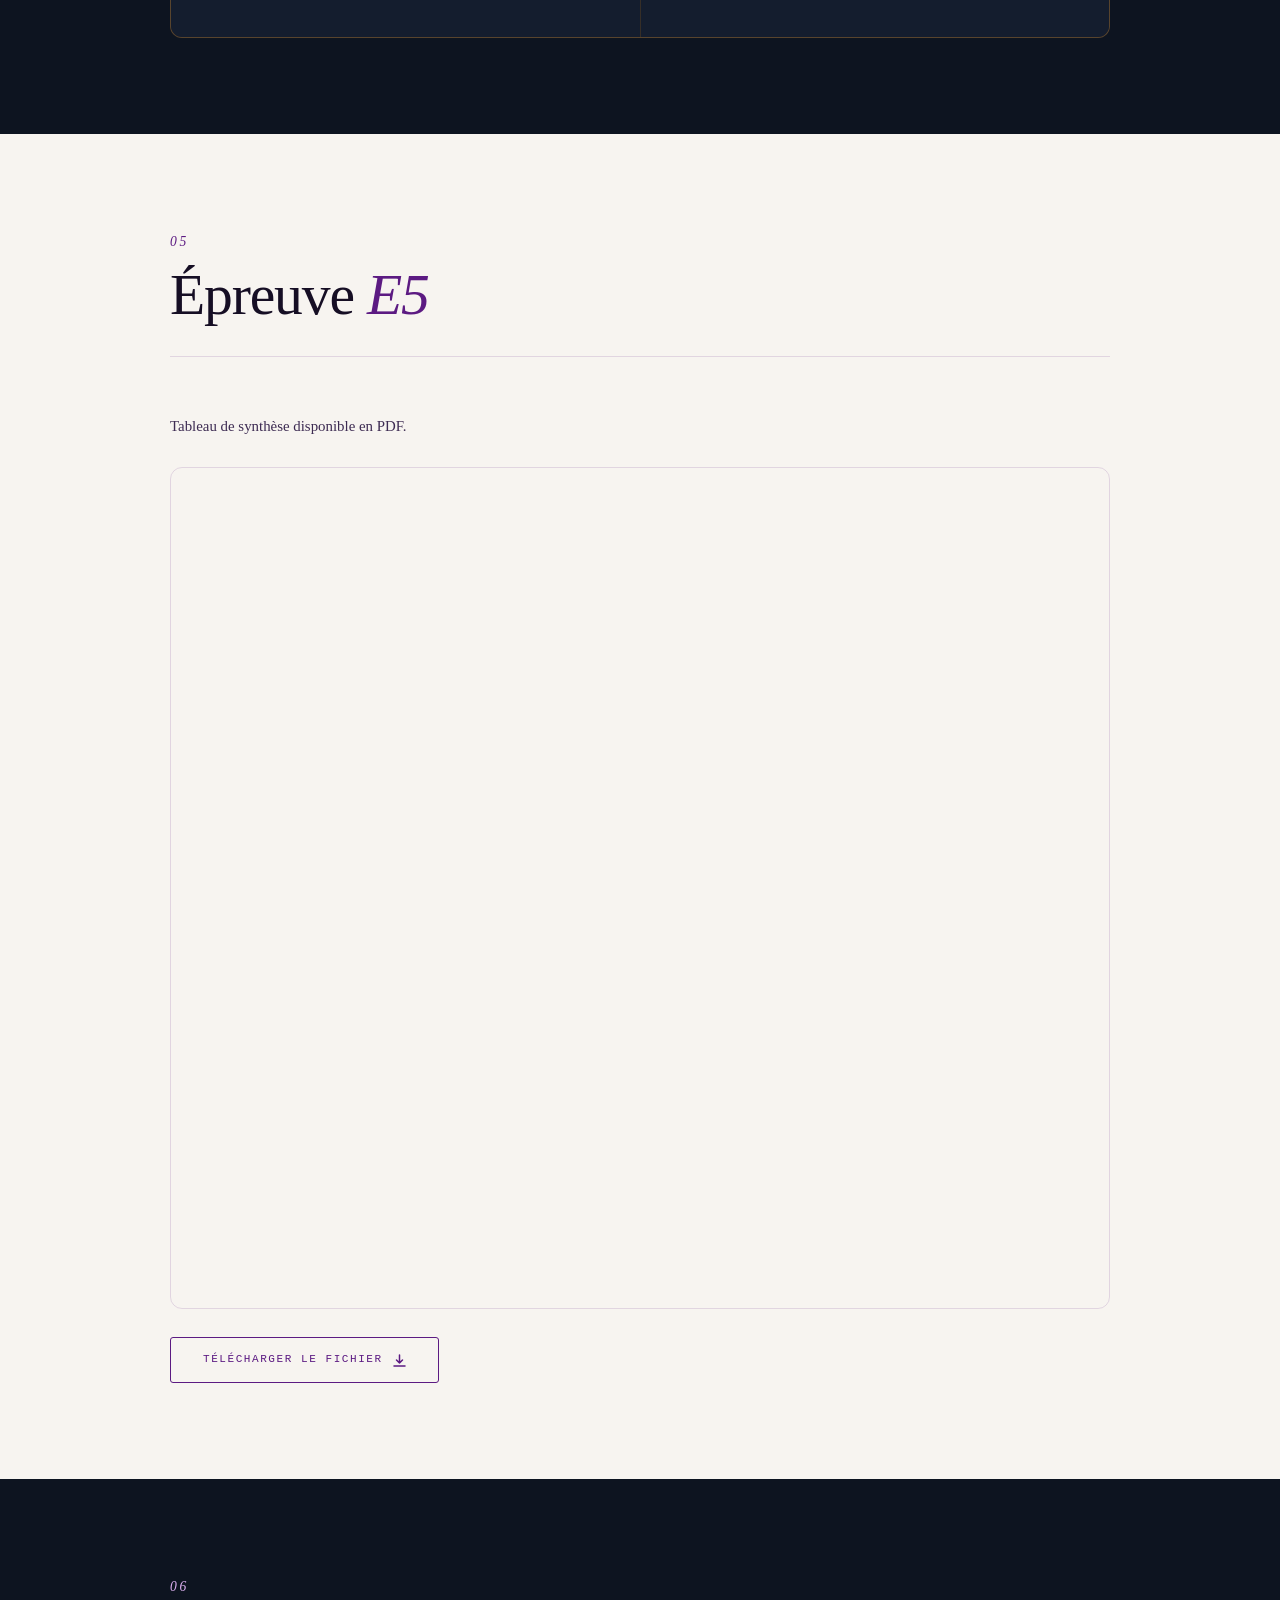
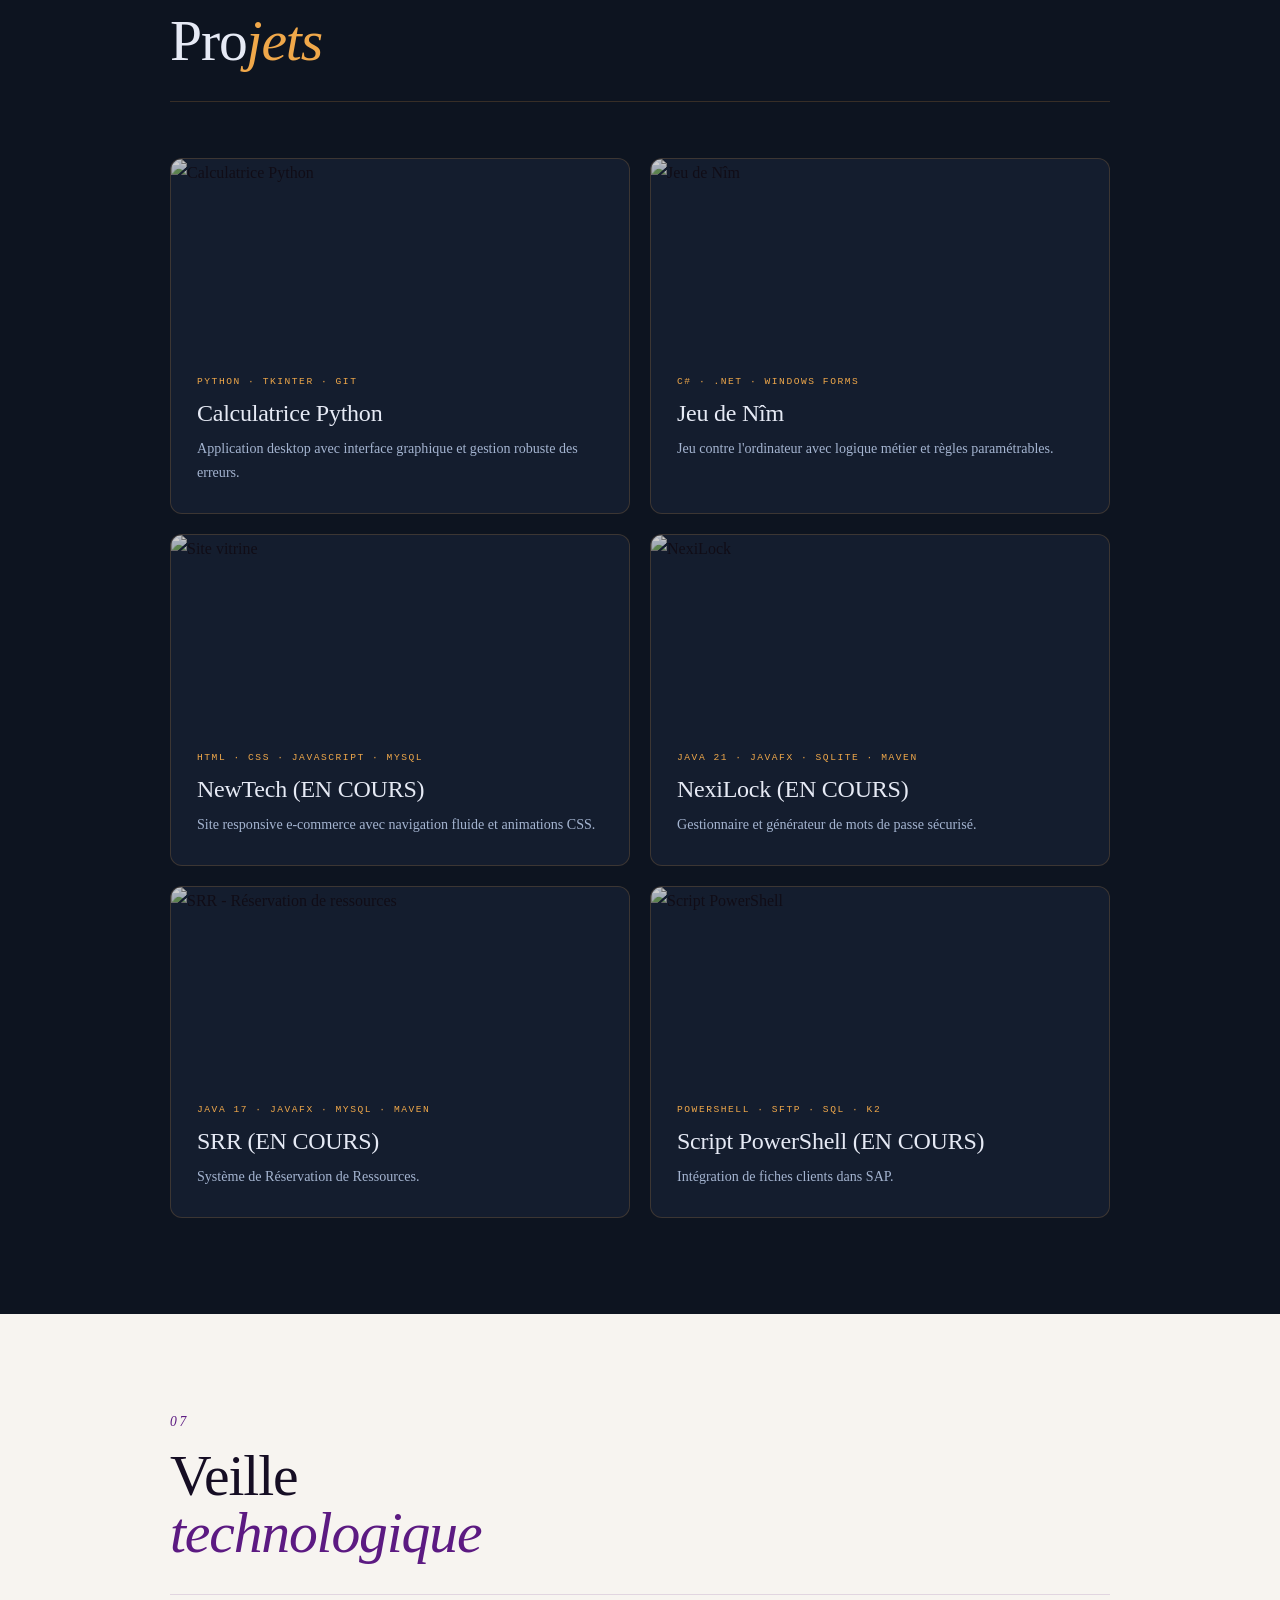
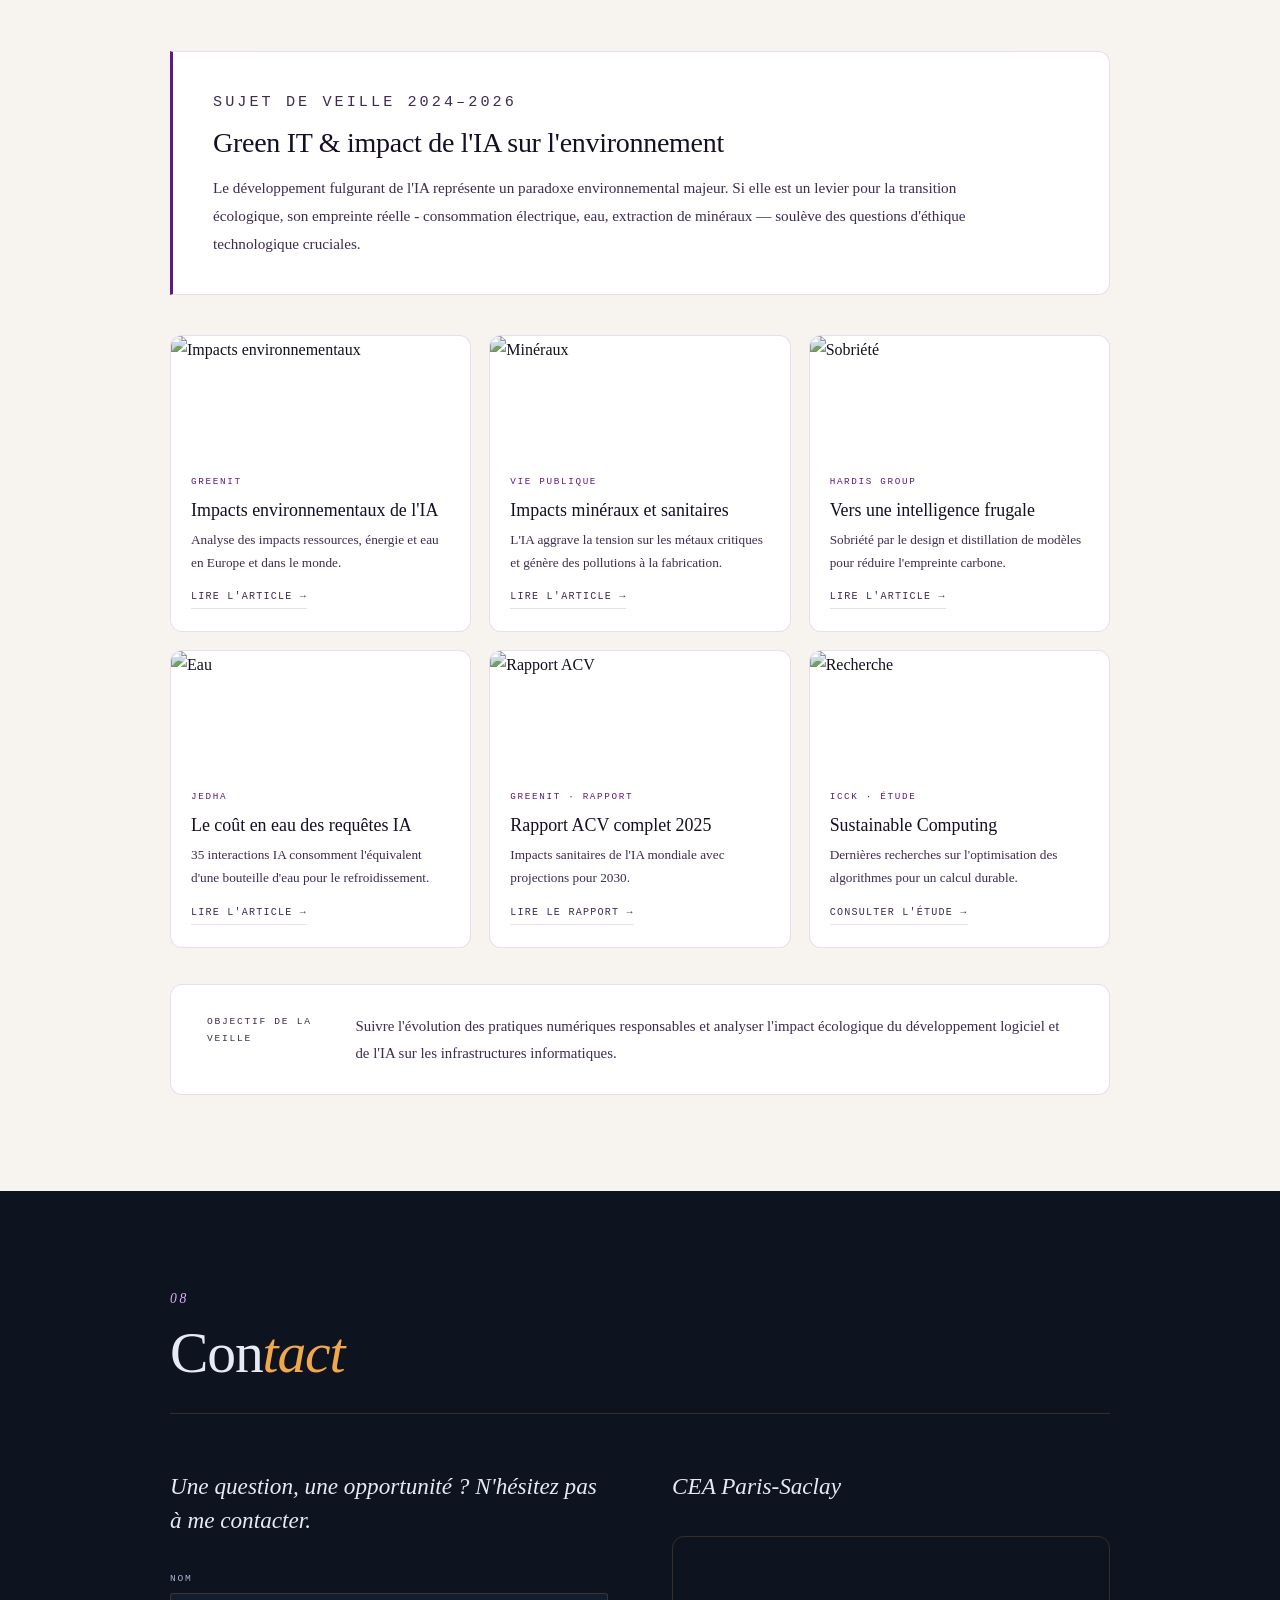
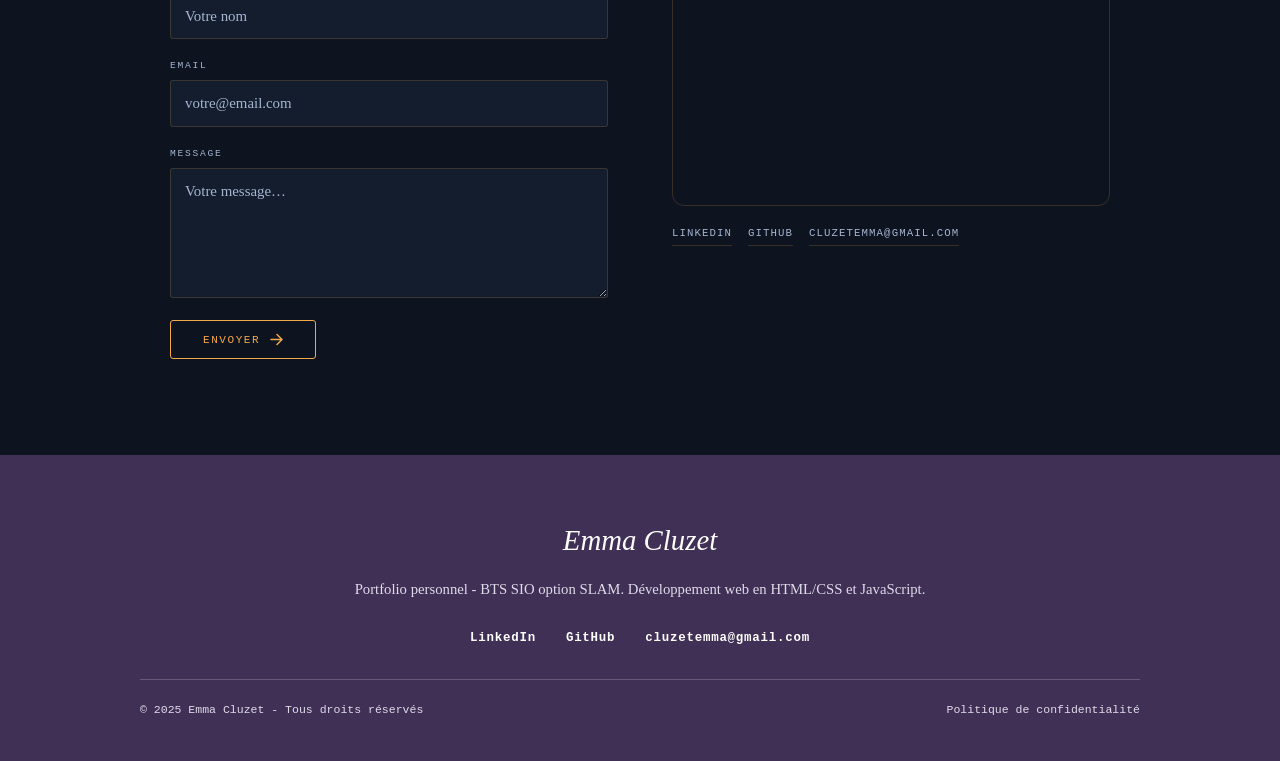
==== commit 904b14af: "hotfix(indeex): correction du lien avec css" ====
--- a/index.html
+++ b/index.html
@@ -7,7 +7,7 @@
     <link rel="preconnect" href="https://fonts.googleapis.com">
     <link rel="preconnect" href="https://fonts.gstatic.com" crossorigin>
     <link href="https://fonts.googleapis.com/css2?family=Cormorant+Garamond:ital,wght@0,300;0,400;0,600;1,300;1,400&family=Libre+Baskerville:ital,wght@0,400;0,700;1,400&family=IBM+Plex+Mono:wght@400;500&display=swap" rel="stylesheet">
-    <link rel="stylesheet" type="text/css" href="css.css">
+    <link rel="stylesheet" type="text/css" href="style.css">
     <title>Portfolio | Emma Cluzet</title>
 </head>
 <body>
@@ -26,7 +26,7 @@
         </div>
     </nav>
 
-    <!-- HERO — original intact -->
+    <!-- HERO -->
     <header class="hero-banner" id="accueil">
         <div class="hero-content">
             <p class="hero-eyebrow">Portfolio · 2025</p>
@@ -49,7 +49,7 @@
             <div class="pres-main">
                 <h2 class="s-title">Emma<br><em>Cluzet</em></h2>
                 <div class="pres-text">
-                    <p>Étudiante en deuxième année de BTS Services Informatiques aux Organisations, option SLAM — je me forme aux métiers du développement logiciel et de la conception d'applications.</p>
+                    <p>Étudiante en deuxième année de BTS Services Informatiques aux Organisations, option SLAM, je me forme aux métiers du développement logiciel et de la conception d'applications.</p>
                     <p>J'aime transformer un besoin en solution claire, utile et fiable. J'interviens sur des applications web comme sur des applications métiers, avec une attention particulière à la performance, la sécurité et la maintenabilité du code.</p>
                     <p class="pres-highlight">Je souhaite évoluer en développement applicatif et poursuivre mes études en école d'ingénieur.</p>
                 </div>
@@ -75,7 +75,7 @@
         </div>
     </section>
 
-    <!-- 03 BTS SIO — réécriture narrative -->
+    <!-- 03 BTS SIO -->
     <section id="pres-bts" class="s-light">
         <div class="s-inner">
 
@@ -91,7 +91,7 @@
                 </div>
                 <div class="bts-def-content">
                     <p>Le <strong>BTS Services Informatiques aux Organisations</strong> est un diplôme national de niveau Bac+2 (RNCP niveau 5), délivré par le Ministère de l'Enseignement supérieur. Il forme des professionnels capables de concevoir, développer, maintenir et sécuriser des solutions informatiques au service des organisations.</p>
-                    <p>Sa particularité : il aborde l'informatique par le terrain. Méthodes Agile, travail en équipe, gestion de projet et alternance sont intégrés dès la formation — pas enseignés en théorie seulement.</p>
+                    <p>Sa particularité : il aborde l'informatique par le terrain. Méthodes Agile, travail en équipe, gestion de projet et alternance sont intégrés dès la formation, pas enseignés en théorie seulement.</p>
                 </div>
             </div>
 
@@ -105,7 +105,7 @@
                         <h4>SISR</h4>
                         <p class="bts-opt-full">Solutions d'Infrastructure,<br>Systèmes et Réseaux</p>
                     </div>
-                    <p class="bts-opt-desc">Pour les futurs administrateurs systèmes et réseaux. SISR forme à la gestion des infrastructures — de la virtualisation à la cybersécurité en passant par l'administration Windows et Linux.</p>
+                    <p class="bts-opt-desc">Pour les futurs administrateurs systèmes et réseaux. SISR forme à la gestion des infrastructures, de la virtualisation à la cybersécurité en passant par l'administration Windows et Linux.</p>
                     <ul class="bts-ul">
                         <li>Administration systèmes</li>
                         <li>Gestion des réseaux</li>
@@ -250,7 +250,7 @@
                         <div class="projet-hover-label">Voir le projet →</div>
                     </div>
                     <div class="projet-info">
-                        <span class="projet-tech">HTML · CSS · JavaScript</span>
+                        <span class="projet-tech">HTML · CSS · JavaScript · MySQL</span>
                         <h3>NewTech (EN COURS)</h3>
                         <p>Site responsive e-commerce avec navigation fluide et animations CSS.</p>
                     </div>
@@ -302,7 +302,7 @@
             <div class="veille-topic-block">
                 <p class="veille-topic-eyebrow">Sujet de veille 2024–2026</p>
                 <h3 class="veille-topic-title">Green IT &amp; impact de l'IA sur l'environnement</h3>
-                <p>Le développement fulgurant de l'IA représente un paradoxe environnemental majeur. Si elle est un levier pour la transition écologique, son empreinte réelle — consommation électrique, eau, extraction de minéraux — soulève des questions d'éthique technologique cruciales.</p>
+                <p>Le développement fulgurant de l'IA représente un paradoxe environnemental majeur. Si elle est un levier pour la transition écologique, son empreinte réelle - consommation électrique, eau, extraction de minéraux — soulève des questions d'éthique technologique cruciales.</p>
             </div>
             <div class="veille-grid">
                 <article class="veille-card">
@@ -398,7 +398,7 @@
                 </div>
                 <div class="contact-map-col">
                     <p class="contact-intro" id="localisation">CEA Paris-Saclay</p>
-                    <iframe src="https://www.google.com/maps/embed?pb=!1m18!1m12!1m3!1d7053.411190963236!2d2.1439704040835994!3d48.725673477501395!2m3!1f0!2f0!3f0!3m2!1i1024!2i768!4f13.1!3m3!1m2!1s0x47e67f10a5afadf7%3A0x39454050073e967b!2sCEA%20Paris-Saclay!5e1!3m2!1sfr!2sfr!4v1765486483115!5m2!1sfr!2sfr" allowfullscreen="" loading="lazy" referrerpolicy="no-referrer-when-downgrade" title="CEA Paris-Saclay"></iframe>
+                    <iframe src="https://www.google.com/maps/embed?" allowfullscreen="" loading="lazy" referrerpolicy="no-referrer-when-downgrade" title="map"></iframe>
                     <div class="contact-socials">
                         <a href="https://www.linkedin.com/in/emma-cluzet-434610293/" target="_blank">LinkedIn</a>
                         <a href="https://github.com/emmacluzet" target="_blank">GitHub</a>
@@ -409,7 +409,7 @@
         </div>
     </section>
 
-    <!-- FOOTER — original intact -->
+    <!-- FOOTER -->
     <footer class="site-footer">
         <div class="footer-content">
             <h3>Emma Cluzet</h3>
@@ -613,7 +613,7 @@
         <div class="popup-box">
             <button class="popup-close" aria-label="Fermer">&times;</button>
             <span class="popup-tag">PowerShell · SFTP · SQL · K2</span>
-            <h2>Script PowerShell — Intégration SAP</h2>
+            <h2>Script PowerShell - Intégration SAP</h2>
             <p>Script d'automatisation développé en alternance au CEA Paris-Saclay. Il récupère des fiches clients depuis un serveur SFTP, les traite en local, puis les intègre dans la base de données K2 via une boucle de requêtes SQL.</p>
             <div class="popup-cols">
                 <div>
--- a/style.css
+++ b/style.css
@@ -0,0 +1,1053 @@
+/*Author : Emma Cluzet*/
+/* =====================================================
+   IMPORTS
+   ===================================================== */
+@import url('https://fonts.googleapis.com/css2?family=Cormorant+Garamond:ital,wght@0,300;0,400;0,600;1,300;1,400&family=Libre+Baskerville:ital,wght@0,400;0,700;1,400&family=IBM+Plex+Mono:wght@400;500&display=swap');
+
+/* =====================================================
+   PALETTE & CONTRASTES WCAG AAA
+   ===================================================== */
+:root {
+    /* Héritage original — hero & footer */
+    --fond:        #f7f4f0;
+    --fond-menu:   #403056;
+    --accent:      #934eb1;
+    --blanc:       #ffffff;
+    --color_hero1: #d7bde2;
+    --color_hero2: #403056;
+    --color_hero3: #f7f4f0;
+
+    /* Sections sombres */
+    --dark-bg:      #0D1420;
+    --dark-surface: #141d2e;
+    --dark-card:    #1a2438;
+
+    /* Textes - sombres */
+    --td-1:     #E6EAF5;
+    --td-2:     #A4B4D0;  
+    --td-amber: #F0A84A;
+    --td-vi:    #DDB0F2;
+
+    /* Textes - clairs */
+    --tl-1: #160E24;
+    --tl-2: #3D2B52;
+    --tl-vi:#5C1A82;
+
+    /* Footer */
+    --ft-dim:#DFDBEA;
+    --ft-hover: #F5D48A;
+
+    /* Bordures */
+    --bd-dark: rgba(240,168,74,0.18);
+    --bd-light: rgba(92,26,130,0.14);
+
+    --r: 3px;
+    --r-lg: 12px;
+    --t: 0.32s cubic-bezier(0.16,1,0.3,1);
+}
+
+/* =====================================================
+   RESET & BASE
+   ===================================================== */
+*, *::before, *::after { box-sizing: border-box; margin: 0; padding: 0; }
+html { scroll-behavior: smooth; }
+
+body {
+    font-family: 'Libre Baskerville', Georgia, serif;
+    background: var(--fond);
+    color: var(--tl-1);
+    line-height: 1.8;
+    font-size: 1rem;
+    overflow-x: hidden;
+}
+
+/* =====================================================
+   NAVIGATION
+   ===================================================== */
+nav.nav-overlay {
+    position: fixed;
+    top: 0; left: 0;
+    width: 100%;
+    padding: 22px 6%;
+    display: flex;
+    justify-content: space-between;
+    align-items: center;
+    background: transparent;
+    z-index: 1000;
+    transition: padding var(--t), background var(--t), box-shadow var(--t);
+}
+
+nav.nav-overlay.scrolled {
+    background: var(--dark-bg);
+    padding: 14px 6%;
+    box-shadow: 0 1px 0 var(--bd-dark);
+}
+
+nav.nav-overlay h1 {
+    color: #fff;
+    font-family: 'Cormorant Garamond', serif;
+    font-size: 1.5rem;
+    font-weight: 400;
+    font-style: italic;
+    letter-spacing: 0.02em;
+}
+
+.hamburger {
+    display: none;
+    cursor: pointer;
+    font-size: 1.7rem;
+    color: #fff;
+    background: none;
+    border: none;
+    line-height: 1;
+    padding: 4px;
+}
+
+.menu { display: flex; gap: 0; align-items: center; }
+.menu p { margin: 0; }
+
+.menu a {
+    display: block;
+    color: rgba(255,255,255,0.82);
+    text-decoration: none;
+    font-family: 'IBM Plex Mono', monospace;
+    font-size: 0.68rem;
+    letter-spacing: 0.12em;
+    text-transform: uppercase;
+    padding: 8px 14px;
+    border-radius: var(--r);
+    transition: color 0.22s, background 0.22s;
+}
+.menu a:hover { color: #fff; background: rgba(255,255,255,0.1); }
+
+/* =====================================================
+   HERO
+   ===================================================== */
+.hero-banner {
+    height: 100vh;
+    min-height: 500px;
+    background: linear-gradient(-45deg, var(--color_hero1), var(--color_hero2), var(--color_hero1), var(--color_hero2));
+    background-size: 400% 400%;
+    animation: gradientShift 30s ease infinite;
+    display: flex;
+    flex-direction: column;
+    align-items: center;
+    justify-content: center;
+    text-align: center;
+    color: white;
+    position: relative;
+}
+
+@keyframes gradientShift {
+    0%   { background-position: 0% 50%; }
+    50%  { background-position: 100% 50%; }
+    100% { background-position: 0% 50%; }
+}
+
+.hero-content { position: relative; z-index: 1; }
+
+.hero-title {
+    font-size: 4.5rem;
+    margin: 0 0 20px;
+    font-weight: 700;
+    color: #fff;
+}
+
+.typed-text { color: white; }
+
+.cursor {
+    display: inline-block;
+    width: 4px;
+    background: white;
+    margin-left: 6px;
+    animation: blink 1s infinite;
+    vertical-align: middle;
+}
+@keyframes blink { 0%,100% { opacity: 1; } 50% { opacity: 0; } }
+
+.hero-subtitle {
+    font-size: 1.6rem;
+    opacity: 0.95;
+    margin-bottom: 40px;
+    font-family: inherit;
+}
+
+.hero-btn {
+    display: inline-block;
+    background: var(--color_hero3);
+    color: var(--color_hero2);
+    padding: 16px 40px;
+    border-radius: 50px;
+    text-decoration: none;
+    font-weight: bold;
+    box-shadow: 0 8px 25px rgba(0,0,0,0.3);
+    transition: 0.4s;
+}
+.hero-btn:hover { background: white; transform: translateY(-5px); }
+
+/* =====================================================
+   SYSTÈME DE SECTIONS
+   ===================================================== */
+.s-light { background: var(--fond); }
+.s-dark  { background: var(--dark-bg); }
+
+.s-inner {
+    max-width: 1060px;
+    margin: 0 auto;
+    padding: 96px 60px;
+}
+
+/* Numérotation */
+.s-index {
+    font-family: 'Cormorant Garamond', serif;
+    font-size: 0.85rem;
+    letter-spacing: 0.2em;
+    color: var(--tl-vi);
+    font-style: italic;
+}
+.s-index.dim { color: var(--td-vi); }
+
+.s-label {
+    display: block;
+    font-family: 'IBM Plex Mono', monospace;
+    font-size: 0.62rem;
+    letter-spacing: 0.18em;
+    text-transform: uppercase;
+    color: var(--tl-2);
+    margin-top: 6px;
+}
+
+/* Titres — sections claires */
+.s-title {
+    font-family: 'Cormorant Garamond', serif;
+    font-size: 3.6rem;
+    font-weight: 300;
+    color: var(--tl-1);
+    line-height: 1.0;
+    letter-spacing: -0.02em;
+}
+.s-title em { font-style: italic; color: var(--tl-vi); }
+
+/* Titres — sections sombres */
+.s-title-dark {
+    font-family: 'Cormorant Garamond', serif;
+    font-size: 3.6rem;
+    font-weight: 300;
+    color: var(--td-1);
+    line-height: 1.0;
+    letter-spacing: -0.02em;
+}
+.s-title-dark em { font-style: italic; color: var(--td-amber); }
+
+/* Sous-titres */
+.s-sub-title {
+    font-family: 'IBM Plex Mono', monospace;
+    font-size: 0.68rem;
+    letter-spacing: 0.18em;
+    text-transform: uppercase;
+    color: var(--tl-2);
+    font-weight: 500;
+    margin: 52px 0 20px;
+}
+
+.s-micro-label {
+    display: block;
+    font-family: 'IBM Plex Mono', monospace;
+    font-size: 0.6rem;
+    letter-spacing: 0.18em;
+    text-transform: uppercase;
+    color: var(--tl-2);
+    margin-bottom: 6px;
+}
+
+/* En-têtes de section */
+.s-header-dark, .s-header-light {
+    display: flex;
+    flex-direction: column;
+    gap: 12px;
+    margin-bottom: 56px;
+    padding-bottom: 32px;
+}
+.s-header-dark  { border-bottom: 1px solid var(--bd-dark); }
+.s-header-light { border-bottom: 1px solid var(--bd-light); }
+
+.s-desc {
+    font-family: 'Libre Baskerville', serif;
+    font-size: 0.93rem;
+    color: var(--td-2);
+    line-height: 1.7;
+    margin-top: 4px;
+}
+.s-desc-light {
+    font-family: 'Libre Baskerville', serif;
+    font-size: 0.93rem;
+    color: var(--tl-2);
+    margin-bottom: 28px;
+}
+
+/* =====================================================
+   PRÉSENTATION
+   ===================================================== */
+.pres-layout {
+    display: grid;
+    grid-template-columns: 180px 1fr;
+    gap: 64px;
+    align-items: start;
+}
+
+.pres-aside {
+    padding-top: 12px;
+    border-top: 1px solid var(--bd-light);
+}
+
+.pres-text p {
+    font-size: 1rem;
+    color: var(--tl-2);
+    line-height: 1.85;
+    margin-bottom: 20px;
+}
+.pres-text p:last-child { margin-bottom: 0; }
+
+.pres-highlight {
+    font-style: italic;
+    color: var(--tl-vi) !important;
+    font-size: 1.1rem !important;
+    border-left: 2px solid var(--tl-vi);
+    padding-left: 20px;
+    margin-top: 28px !important;
+}
+
+/* =====================================================
+   IFRAMES
+   ===================================================== */
+.iframe-wrap {
+    border-radius: var(--r-lg);
+    overflow: hidden;
+    margin-bottom: 28px;
+}
+.iframe-wrap.dark  { border: 1px solid var(--bd-dark); }
+.iframe-wrap.light { border: 1px solid var(--bd-light); }
+
+.doc-iframe { width: 100%; height: 840px; border: 0; display: block; }
+
+/* =====================================================
+   BOUTONS
+   ===================================================== */
+.btn-amber {
+    display: block;
+    width: fit-content;
+    margin: 0 auto;
+    text-align: center;
+    padding: 12px 32px;
+    border: 1px solid var(--td-amber);
+    color: var(--td-amber);
+    border-radius: var(--r);
+    text-decoration: none;
+    font-family: 'IBM Plex Mono', monospace;
+    font-size: 0.69rem;
+    letter-spacing: 0.14em;
+    text-transform: uppercase;
+    background: transparent;
+    transition: background var(--t), color var(--t);
+    display: inline-flex;
+    align-items: center;
+    gap: 10px;
+}
+.btn-amber:hover { background: var(--td-amber); color: var(--dark-bg); }
+
+.btn-violet {
+    display: block;
+    width: fit-content;
+    margin: 0 auto;
+    text-align: center;
+    padding: 12px 32px;
+    border: 1px solid var(--tl-vi);
+    color: var(--tl-vi);
+    border-radius: var(--r);
+    text-decoration: none;
+    font-family: 'IBM Plex Mono', monospace;
+    font-size: 0.69rem;
+    letter-spacing: 0.14em;
+    text-transform: uppercase;
+    background: transparent;
+    transition: background var(--t), color var(--t), transform var(--t);
+    display: inline-flex;
+    align-items: center;
+    justify-content: center;
+    gap: 10px;
+}
+.btn-violet:hover { background: var(--tl-vi); color: var(--blanc); transform: translateY(-2px); }
+
+/* =====================================================
+   BTS SIO
+   ===================================================== */
+
+/* Bloc définition */
+.bts-def-row {
+    display: grid;
+    grid-template-columns: 140px 1fr;
+    gap: 40px;
+    align-items: start;
+    margin-bottom: 8px;
+    padding-bottom: 8px;
+}
+
+.bts-def-label {
+    padding-top: 6px;
+}
+
+.bts-def-content p {
+    font-size: 0.96rem;
+    color: var(--tl-2);
+    line-height: 1.85;
+    margin-bottom: 14px;
+}
+.bts-def-content p:last-child { margin-bottom: 0; }
+.bts-def-content strong { color: var(--tl-1); }
+
+/* Les deux options — panneau splitté */
+.bts-split {
+    display: grid;
+    grid-template-columns: 1fr 1fr;
+    gap: 0;
+    border: 1px solid var(--bd-light);
+    border-radius: var(--r-lg);
+    overflow: hidden;
+    margin-bottom: 8px;
+    box-shadow: 0 4px 24px rgba(92,26,130,0.07);
+}
+
+.bts-split-pane {
+    padding: 40px 36px;
+    position: relative;
+}
+
+.bts-split-pane--sisr {
+    background: var(--blanc);
+    border-right: 1px solid var(--bd-light);
+}
+
+.bts-split-pane--slam {
+    background: #fdf9ff;
+    border-left: 3px solid var(--tl-vi);
+    margin-left: -1px;
+}
+
+.bts-split-badge {
+    position: absolute;
+    top: 16px; right: 20px;
+    background: var(--tl-vi);
+    color: #fff;
+    font-family: 'IBM Plex Mono', monospace;
+    font-size: 0.58rem;
+    letter-spacing: 0.14em;
+    text-transform: uppercase;
+    padding: 4px 12px;
+    border-radius: 20px;
+}
+
+.bts-split-head { margin-bottom: 18px; padding-bottom: 18px; border-bottom: 1px solid var(--bd-light); }
+
+.bts-opt-tag {
+    display: block;
+    font-family: 'IBM Plex Mono', monospace;
+    font-size: 0.6rem;
+    letter-spacing: 0.16em;
+    text-transform: uppercase;
+    color: var(--tl-2);
+    margin-bottom: 8px;
+}
+
+.bts-split-head h4 {
+    font-family: 'Cormorant Garamond', serif;
+    font-size: 2.4rem;
+    font-weight: 400;
+    color: var(--tl-1);
+    line-height: 1;
+    letter-spacing: -0.01em;
+}
+.bts-split-pane--slam .bts-split-head h4 { color: var(--tl-vi); }
+
+.bts-opt-full {
+    font-size: 0.82rem;
+    color: var(--tl-2);
+    line-height: 1.5;
+    margin-top: 6px;
+    font-family: 'Libre Baskerville', serif;
+}
+
+.bts-opt-desc {
+    font-family: 'Libre Baskerville', serif;
+    font-size: 0.88rem;
+    font-style: italic;
+    color: var(--tl-2);
+    line-height: 1.75;
+    margin-bottom: 18px;
+}
+
+.bts-ul { list-style: none; margin-bottom: 20px; }
+
+.bts-ul li {
+    font-family: 'Libre Baskerville', serif;
+    font-size: 0.88rem;
+    color: var(--tl-2);
+    padding: 7px 0 7px 18px;
+    position: relative;
+    border-bottom: 1px solid rgba(92,26,130,0.06);
+    line-height: 1.5;
+}
+.bts-ul li::before {
+    content: '–';
+    position: absolute;
+    left: 0;
+    color: var(--tl-vi);
+}
+.bts-ul li:last-child { border-bottom: none; }
+
+.bts-debouches {
+    margin-top: 18px;
+    padding-top: 16px;
+    border-top: 1px solid var(--bd-light);
+}
+.bts-debouches p {
+    font-family: 'Libre Baskerville', serif;
+    font-size: 0.83rem;
+    color: var(--tl-2);
+    line-height: 1.65;
+    margin-top: 4px;
+}
+
+/* Objectifs — grille 2×3 */
+.bts-objectifs-grid {
+    display: grid;
+    grid-template-columns: 1fr 1fr;
+    gap: 1px;
+    background: var(--bd-light);
+    border: 1px solid var(--bd-light);
+    border-radius: var(--r-lg);
+    overflow: hidden;
+    margin-bottom: 8px;
+}
+
+.bts-obj-item {
+    background: var(--blanc);
+    padding: 28px 30px;
+    display: flex;
+    gap: 20px;
+    align-items: flex-start;
+    transition: background var(--t);
+}
+.bts-obj-item:hover { background: #fdf9ff; }
+
+.bts-obj-num {
+    font-family: 'Cormorant Garamond', serif;
+    font-size: 1.2rem;
+    font-style: italic;
+    color: var(--tl-vi);
+    line-height: 1.4;
+    flex-shrink: 0;
+    width: 28px;
+}
+
+.bts-obj-item strong {
+    display: block;
+    font-family: 'IBM Plex Mono', monospace;
+    font-size: 0.68rem;
+    letter-spacing: 0.1em;
+    text-transform: uppercase;
+    color: var(--tl-1);
+    font-weight: 500;
+    margin-bottom: 6px;
+}
+.bts-obj-item p {
+    font-family: 'Libre Baskerville', serif;
+    font-size: 0.87rem;
+    color: var(--tl-2);
+    line-height: 1.7;
+    margin: 0;
+}
+
+/* Tronc commun */
+.bts-tronc { margin-top: 8px; }
+.bts-tronc-wrap {
+    display: flex;
+    flex-wrap: wrap;
+    gap: 8px;
+}
+.bts-tronc-wrap span {
+    font-family: 'Libre Baskerville', serif;
+    font-size: 0.87rem;
+    color: var(--tl-1);
+    background: var(--blanc);
+    border: 1px solid var(--bd-light);
+    padding: 8px 16px;
+    border-radius: var(--r);
+}
+
+/* =====================================================
+   COMPÉTENCES
+   ===================================================== */
+.skills-mosaic {
+    display: grid;
+    grid-template-columns: 1fr 1fr;
+    gap: 1px;
+    background: var(--bd-dark);
+    border: 1px solid var(--bd-dark);
+    border-radius: var(--r-lg);
+    overflow: hidden;
+}
+
+.skill-block { background: var(--dark-surface); padding: 40px; transition: background var(--t); }
+.skill-block:hover { background: var(--dark-card); }
+
+.skill-block-title {
+    font-family: 'IBM Plex Mono', monospace;
+    font-size: 0.64rem;
+    letter-spacing: 0.22em;
+    text-transform: uppercase;
+    color: var(--td-amber);
+    font-weight: 500;
+    margin-bottom: 20px;
+}
+
+.skill-tags { display: flex; flex-wrap: wrap; gap: 8px; }
+
+.skill-tags span {
+    font-family: 'Libre Baskerville', serif;
+    font-size: 0.85rem;
+    color: var(--td-1);
+    background: rgba(221,176,242,0.1);
+    border: 1px solid rgba(221,176,242,0.22);
+    padding: 7px 14px;
+    border-radius: var(--r);
+    transition: background 0.22s, border-color 0.22s;
+    cursor: default;
+}
+.skill-tags span:hover { background: rgba(221,176,242,0.2); border-color: var(--td-vi); }
+
+/* =====================================================
+   PROJETS
+   ===================================================== */
+.projets-grid { display: grid; grid-template-columns: repeat(2,1fr); gap: 20px; }
+
+.projet-card {
+    background: var(--dark-surface);
+    border: 1px solid var(--bd-dark);
+    border-radius: var(--r-lg);
+    overflow: hidden;
+    cursor: pointer;
+    transition: border-color var(--t), transform var(--t), box-shadow var(--t);
+}
+.projet-card:hover, .projet-card:focus {
+    border-color: var(--td-amber);
+    transform: translateY(-6px);
+    box-shadow: 0 20px 50px rgba(0,0,0,0.4);
+    outline: none;
+}
+.projet-card:focus-visible { outline: 2px solid var(--td-amber); outline-offset: 3px; }
+
+.projet-img { position: relative; overflow: hidden; }
+
+.projet-img img {
+    width: 100%; height: 190px; object-fit: cover; display: block;
+    transition: transform 0.55s var(--t), filter 0.4s;
+    filter: saturate(0.55) brightness(0.8);
+}
+.projet-card:hover .projet-img img { transform: scale(1.05); filter: saturate(0.85) brightness(0.88); }
+
+.projet-hover-label {
+    position: absolute; inset: 0;
+    background: linear-gradient(135deg, rgba(92,26,130,0.72), rgba(64,48,86,0.55));
+    display: flex; align-items: center; justify-content: center;
+    opacity: 0; transition: opacity var(--t);
+    font-family: 'IBM Plex Mono', monospace;
+    font-size: 0.75rem; letter-spacing: 0.14em; text-transform: uppercase; color: #fff;
+}
+.projet-card:hover .projet-hover-label,
+.projet-card:focus  .projet-hover-label { opacity: 1; }
+
+.projet-info { padding: 24px 26px 28px; }
+
+.projet-tech {
+    display: block;
+    font-family: 'IBM Plex Mono', monospace;
+    font-size: 0.6rem; letter-spacing: 0.16em; text-transform: uppercase;
+    color: var(--td-amber); margin-bottom: 8px;
+}
+
+.projet-info h3 {
+    font-family: 'Cormorant Garamond', serif;
+    font-size: 1.5rem; font-weight: 400; color: var(--td-1);
+    margin-bottom: 10px; letter-spacing: -0.01em; line-height: 1.2;
+}
+
+.projet-info p {
+    font-size: 0.88rem; color: var(--td-2); line-height: 1.7;
+}
+
+/* =====================================================
+   VEILLE
+   ===================================================== */
+.veille-topic-block {
+    background: var(--blanc);
+    border: 1px solid var(--bd-light);
+    border-left: 3px solid var(--tl-vi);
+    border-radius: 0 var(--r-lg) var(--r-lg) 0;
+    padding: 36px 40px;
+    margin-bottom: 40px;
+}
+
+.veille-topic-eyebrow {
+    display: block;
+    font-family: 'IBM Plex Mono', monospace;
+    font-size: 0.6rem; letter-spacing: 0.2em; text-transform: uppercase;
+    color: var(--tl-vi); margin-bottom: 10px;
+}
+
+.veille-topic-title {
+    font-family: 'Cormorant Garamond', serif;
+    font-size: 1.75rem; font-weight: 400; color: var(--tl-1);
+    margin-bottom: 14px; letter-spacing: -0.01em; line-height: 1.2;
+}
+
+.veille-topic-block > p {
+    font-size: 0.95rem; color: var(--tl-2); line-height: 1.85; max-width: 760px;
+}
+
+.veille-grid {
+    display: grid; grid-template-columns: repeat(3,1fr);
+    gap: 18px; margin-bottom: 36px;
+}
+
+.veille-card {
+    background: var(--blanc);
+    border: 1px solid var(--bd-light);
+    border-radius: var(--r-lg); overflow: hidden;
+    display: flex; flex-direction: column;
+    transition: border-color var(--t), box-shadow var(--t), transform var(--t);
+}
+.veille-card:hover {
+    border-color: rgba(92,26,130,0.35);
+    box-shadow: 0 8px 32px rgba(92,26,130,0.1);
+    transform: translateY(-4px);
+}
+
+.veille-card img {
+    width: 100%; height: 120px; object-fit: cover; display: block;
+    filter: saturate(0.65); transition: filter 0.35s;
+}
+.veille-card:hover img { filter: saturate(1); }
+
+.veille-card-body { padding: 18px 20px 22px; display: flex; flex-direction: column; flex: 1; }
+
+.veille-source {
+    display: block;
+    font-family: 'IBM Plex Mono', monospace;
+    font-size: 0.58rem; letter-spacing: 0.18em; text-transform: uppercase;
+    color: var(--tl-vi); margin-bottom: 8px;
+}
+
+.veille-card h3 {
+    font-family: 'Cormorant Garamond', serif;
+    font-size: 1.12rem; font-weight: 400; color: var(--tl-1);
+    margin-bottom: 8px; line-height: 1.25;
+    display: -webkit-box; 
+    -webkit-line-clamp: 2; 
+    -webkit-box-orient: vertical; overflow: hidden;
+}
+
+.veille-card p {
+    font-size: 0.83rem; color: var(--tl-2); line-height: 1.7; flex: 1; margin-bottom: 14px;
+}
+
+.veille-link {
+    font-family: 'IBM Plex Mono', monospace;
+    font-size: 0.63rem; letter-spacing: 0.12em; text-transform: uppercase;
+    color: var(--tl-2); text-decoration: none; align-self: flex-start;
+    border-bottom: 1px solid var(--bd-light); padding-bottom: 2px;
+    transition: color 0.22s, border-color 0.22s;
+}
+.veille-link:hover { color: var(--tl-vi); border-color: var(--tl-vi); }
+
+.veille-objectif {
+    display: flex; gap: 32px; align-items: flex-start;
+    padding: 28px 36px; background: var(--blanc);
+    border: 1px solid var(--bd-light); border-radius: var(--r-lg);
+}
+.veille-objectif p { font-size: 0.93rem; color: var(--tl-2); line-height: 1.8; }
+
+/* =====================================================
+   CONTACT
+   ===================================================== */
+.contact-grid { display: grid; grid-template-columns: 1fr 1fr; gap: 64px; align-items: start; }
+
+.contact-intro {
+    font-family: 'Cormorant Garamond', serif;
+    font-size: 1.45rem; font-weight: 300; font-style: italic;
+    color: var(--td-1); line-height: 1.45; margin-bottom: 32px;
+}
+
+.form-row { display: flex; flex-direction: column; gap: 6px; margin-bottom: 18px; }
+
+.form-row label {
+    font-family: 'IBM Plex Mono', monospace;
+    font-size: 0.6rem; letter-spacing: 0.18em; text-transform: uppercase;
+    color: var(--td-2);
+}
+
+.form-row input, .form-row textarea {
+    background: var(--dark-surface);
+    border: 1px solid var(--bd-dark);
+    border-radius: var(--r);
+    padding: 11px 14px;
+    color: var(--td-1);
+    font-family: 'Libre Baskerville', serif;
+    font-size: 0.93rem; 
+    outline: none;
+    transition: border-color 0.22s, background 0.22s;
+    width: 100%; 
+    line-height: 1.5;
+}
+.form-row input::placeholder, .form-row textarea::placeholder { color: var(--td-2); }
+.form-row input:focus, .form-row textarea:focus { border-color: var(--td-vi); background: #1a2438; }
+.form-row textarea { height: 130px; resize: vertical; }
+
+.btn-contact {
+    display: inline-flex; 
+    align-items: center; gap: 10px;
+    margin-top: 4px; 
+    padding: 12px 32px;
+    background: transparent; 
+    color: var(--td-amber);
+    border: 1px solid var(--td-amber); 
+    border-radius: var(--r);
+    font-family: 'IBM Plex Mono', monospace;
+    font-size: 0.69rem; 
+    letter-spacing: 0.14em; 
+    text-transform: uppercase;
+    cursor: pointer; 
+    transition: background var(--t), color var(--t);
+}
+.btn-contact:hover { background: var(--td-amber); color: var(--dark-bg); }
+
+.contact-map-col iframe {
+    width: 100%; height: 270px;
+    border: 1px solid var(--bd-dark); 
+    border-radius: var(--r-lg); 
+    display: block;
+}
+
+.contact-socials { display: flex; flex-wrap: wrap; gap: 16px; margin-top: 18px; }
+
+.contact-socials a {
+    font-family: 'IBM Plex Mono', monospace;
+    font-size: 0.67rem; letter-spacing: 0.1em; text-transform: uppercase;
+    color: var(--td-2); text-decoration: none;
+    border-bottom: 1px solid var(--bd-dark); padding-bottom: 2px;
+    transition: color 0.22s, border-color 0.22s;
+}
+.contact-socials a:hover { color: var(--td-amber); border-color: var(--td-amber); }
+
+/* =====================================================
+   FOOTER
+   ===================================================== */
+.site-footer {
+    background: var(--fond-menu);
+    color: #ffffff;
+    padding: 60px 20px 40px;
+    margin-top: 0;
+}
+
+.footer-content { max-width: 1000px; margin: auto; text-align: center; }
+
+.footer-content h3 {
+    font-size: 1.8rem;
+    margin-bottom: 10px;
+    color: #ffffff;
+    font-family: 'Cormorant Garamond', serif;
+    font-weight: 400;
+    font-style: italic;
+}
+
+.footer-text {
+    opacity: 1;
+    color: var(--ft-dim);  /* #DFDBEA → 8.0:1 ✓ AAA */
+    margin-bottom: 25px;
+    font-family: 'Libre Baskerville', serif;
+    font-size: 0.92rem;
+    line-height: 1.7;
+}
+
+.footer-links {
+    display: flex; justify-content: center; gap: 30px;
+    margin-bottom: 30px; flex-wrap: wrap;
+}
+
+.footer-links a {
+    color: #ffffff;            /* 10.8:1 ✓ AAA */
+    text-decoration: none;
+    font-weight: 600;
+    font-family: 'IBM Plex Mono', monospace;
+    font-size: 0.78rem;
+    letter-spacing: 0.06em;
+    transition: color 0.3s;
+}
+.footer-links a:hover { color: var(--ft-hover); } /* 7.6:1 ✓ AAA */
+
+.footer-bottom {
+    border-top: 1px solid rgba(255,255,255,0.2);
+    padding-top: 20px;
+    display: flex; 
+    justify-content: space-between; 
+    align-items: center;
+    flex-wrap: wrap; gap: 15px;
+}
+
+.footer-bottom p {
+    font-family: 'IBM Plex Mono', monospace;
+    font-size: 0.72rem;
+    color: var(--ft-dim);
+}
+
+.footer-bottom a {
+    color: var(--ft-dim);
+    text-decoration: none;
+    font-size: 0.72rem;
+    font-family: 'IBM Plex Mono', monospace;
+    transition: color 0.3s;
+}
+.footer-bottom a:hover { color: var(--ft-hover); }
+
+/* =====================================================
+   POPUPS
+   ===================================================== */
+.popup-overlay {
+    position: fixed; inset: 0;
+    background: rgba(8,5,14,0.88);
+    display: none; align-items: center; justify-content: center;
+    z-index: 2000; backdrop-filter: blur(6px);
+}
+
+.popup-box {
+    background: var(--dark-surface);
+    border: 1px solid var(--bd-dark);
+    border-top: 2px solid var(--td-amber);
+    max-width: 700px; width: 92%; max-height: 88vh; overflow-y: auto;
+    padding: 52px; border-radius: var(--r-lg);
+    box-shadow: 0 30px 80px rgba(0,0,0,0.55);
+    position: relative;
+}
+
+.popup-tag {
+    display: inline-block;
+    font-family: 'IBM Plex Mono', monospace;
+    font-size: 0.6rem; letter-spacing: 0.18em; text-transform: uppercase;
+    color: var(--td-amber); margin-bottom: 14px;
+}
+
+.popup-box h2 {
+    font-family: 'Cormorant Garamond', serif;
+    font-size: 2.1rem; font-weight: 300; color: var(--td-1);
+    margin-bottom: 18px; letter-spacing: -0.01em; line-height: 1.15;
+}
+
+.popup-box > p {
+    font-size: 0.93rem; color: var(--td-2); line-height: 1.8; margin-bottom: 28px;
+}
+
+.popup-cols { display: grid; grid-template-columns: 1fr 1fr; gap: 28px; margin-bottom: 24px; }
+
+.popup-cols h4 {
+    font-family: 'IBM Plex Mono', monospace;
+    font-size: 0.6rem; letter-spacing: 0.18em; text-transform: uppercase;
+    color: var(--td-2); margin-bottom: 12px; font-weight: 500;
+}
+
+.popup-cols ul { list-style: none; }
+
+.popup-cols ul li {
+    font-size: 0.88rem; color: var(--td-1);
+    padding: 6px 0 6px 18px; position: relative;
+    border-bottom: 1px solid rgba(255,255,255,0.05); line-height: 1.5;
+}
+.popup-cols ul li::before { content: '—'; position: absolute; left: 0; color: var(--td-vi); font-size: 0.75rem; }
+.popup-cols ul li:last-child { border-bottom: none; }
+
+.popup-meta-row {
+    display: grid; grid-template-columns: 1fr 1fr; gap: 20px;
+    padding: 24px; background: rgba(221,176,242,0.06);
+    border: 1px solid rgba(221,176,242,0.14); border-radius: var(--r-lg); margin-bottom: 28px;
+}
+
+.popup-meta-label {
+    display: block;
+    font-family: 'IBM Plex Mono', monospace;
+    font-size: 0.58rem; letter-spacing: 0.18em; text-transform: uppercase;
+    color: var(--td-amber); margin-bottom: 7px;
+}
+
+.popup-meta-row p { font-size: 0.87rem; color: var(--td-2); line-height: 1.65; margin: 0; }
+
+.popup-close {
+    position: absolute; top: 18px; right: 20px;
+    background: none; border: none; font-size: 22px;
+    cursor: pointer; color: var(--td-2); line-height: 1;
+    transition: color 0.22s, transform 0.3s; font-family: sans-serif; padding: 4px 8px;
+}
+.popup-close:hover { color: var(--td-1); transform: rotate(90deg); }
+
+.popup-download {
+    display: block; width: fit-content; margin: 0 auto; text-align: center;
+    padding: 12px 32px; border: 1px solid var(--td-amber); color: var(--td-amber);
+    border-radius: var(--r); text-decoration: none;
+    font-family: 'IBM Plex Mono', monospace;
+    font-size: 0.69rem; letter-spacing: 0.14em; text-transform: uppercase;
+    background: transparent; transition: background var(--t), color var(--t);
+}
+.popup-download:hover { background: var(--td-amber); color: var(--dark-bg); }
+
+/* =====================================================
+   RESPONSIVE
+   ===================================================== */
+@media (max-width: 900px) {
+    .s-inner { padding: 72px 40px; }
+    .pres-layout { grid-template-columns: 1fr; gap: 0; }
+    .pres-aside { margin-bottom: 32px; }
+    .pres-chips { flex-direction: row; flex-wrap: wrap; }
+    .bts-def-row { grid-template-columns: 1fr; gap: 16px; }
+    .bts-split { grid-template-columns: 1fr; }
+    .bts-split-pane--sisr { border-right: none; border-bottom: 1px solid var(--bd-light); }
+    .bts-split-pane--slam { border-left: none; border-top: 3px solid var(--tl-vi); margin-left: 0; }
+    .bts-objectifs-grid { grid-template-columns: 1fr; }
+    .skills-mosaic { grid-template-columns: 1fr; }
+    .projets-grid { grid-template-columns: 1fr; }
+    .veille-grid { grid-template-columns: repeat(2,1fr); }
+    .contact-grid { grid-template-columns: 1fr; gap: 48px; }
+    .s-title, .s-title-dark { font-size: 2.8rem; }
+}
+
+@media (max-width: 768px) {
+    .hamburger { display: block; }
+    .menu {
+        display: none; position: absolute;
+        top: 100%; left: 0; right: 0;
+        background: var(--dark-bg); flex-direction: column;
+        padding: 14px 0; border-top: 1px solid var(--bd-dark);
+        box-shadow: 0 20px 40px rgba(0,0,0,0.35);
+    }
+    .menu.active { display: flex; }
+    .menu p { width: 100%; }
+    .menu a { padding: 12px 28px; border-radius: 0; font-size: 0.8rem; width: 100%; }
+    .hero-title { font-size: 3.2rem; }
+    .s-inner { padding: 60px 24px; }
+    .popup-box { padding: 36px 24px; }
+    .popup-cols, .popup-meta-row { grid-template-columns: 1fr; }
+    .doc-iframe { height: 580px; }
+    .veille-grid { grid-template-columns: 1fr; }
+    .veille-objectif { flex-direction: column; gap: 12px; }
+}
+
+@media (max-width: 480px) {
+    .hero-title { font-size: 2.4rem; }
+    .s-title, .s-title-dark { font-size: 2.2rem; }
+}
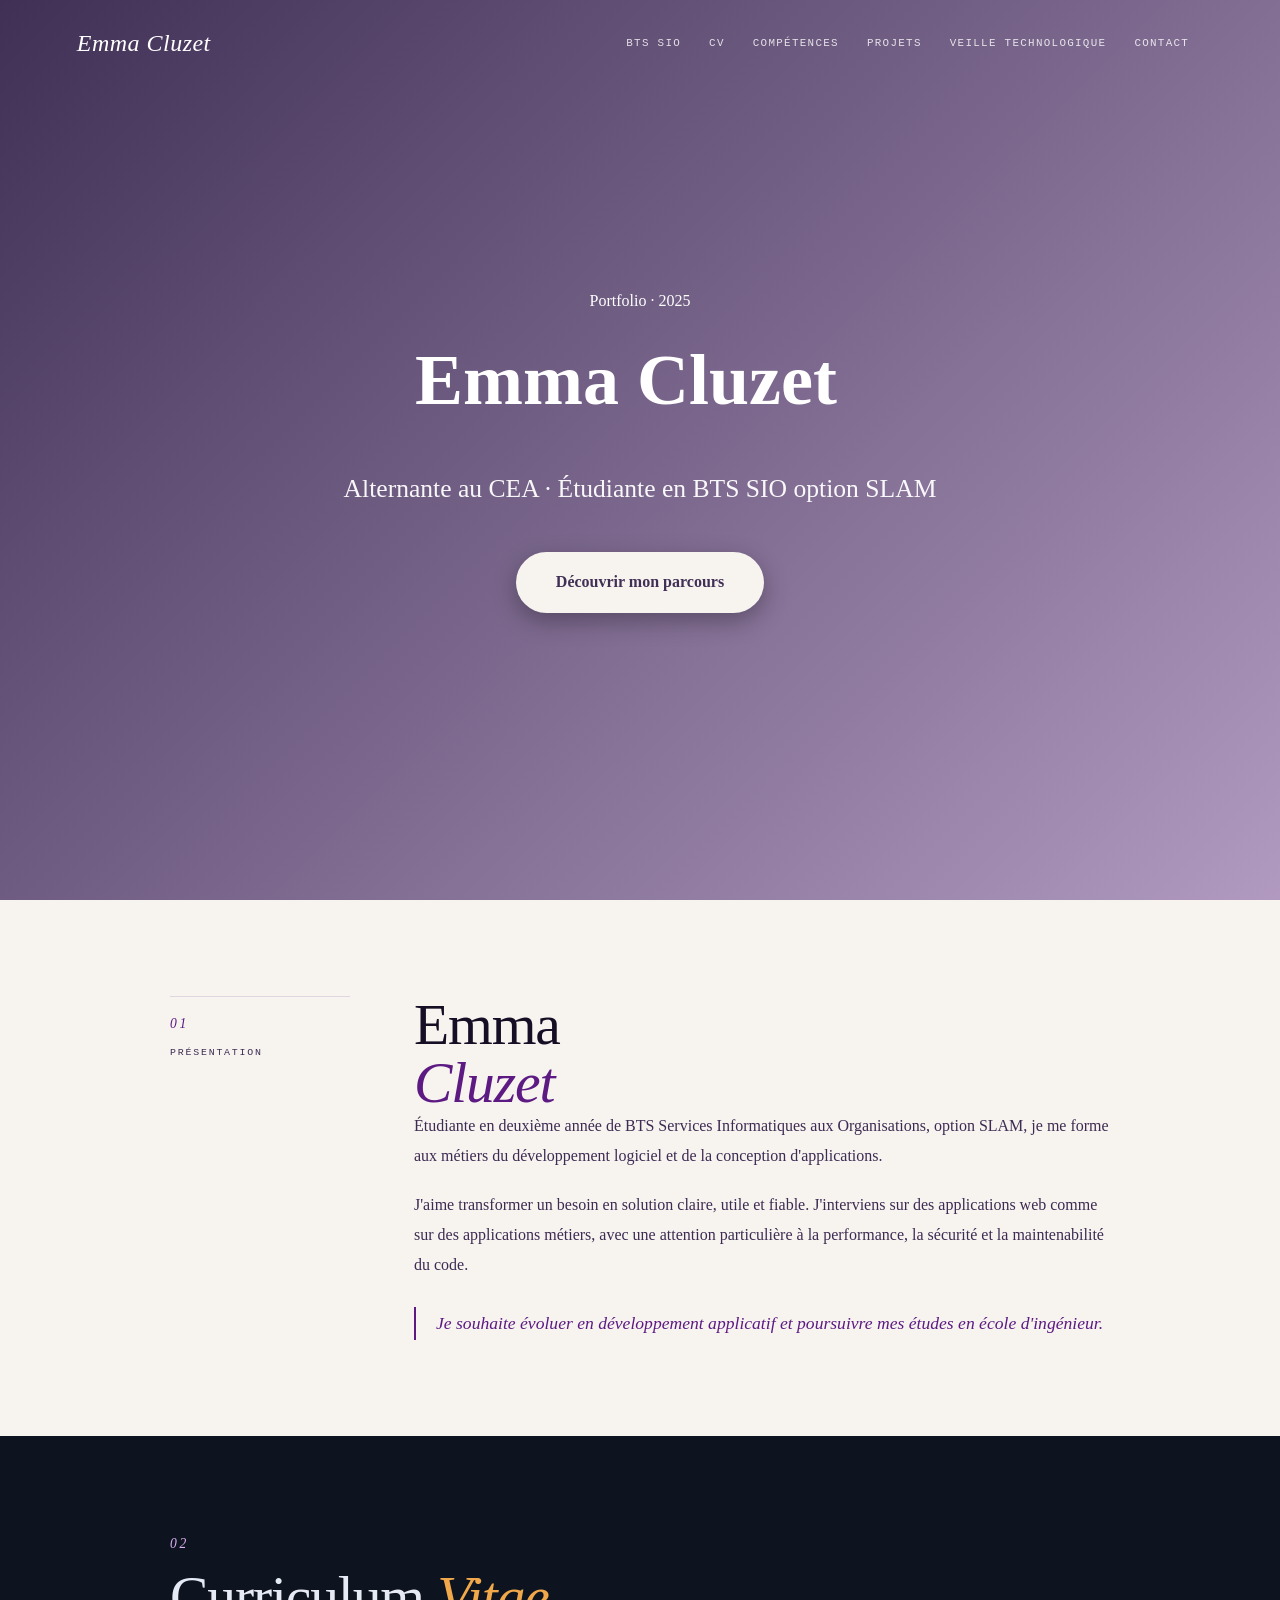
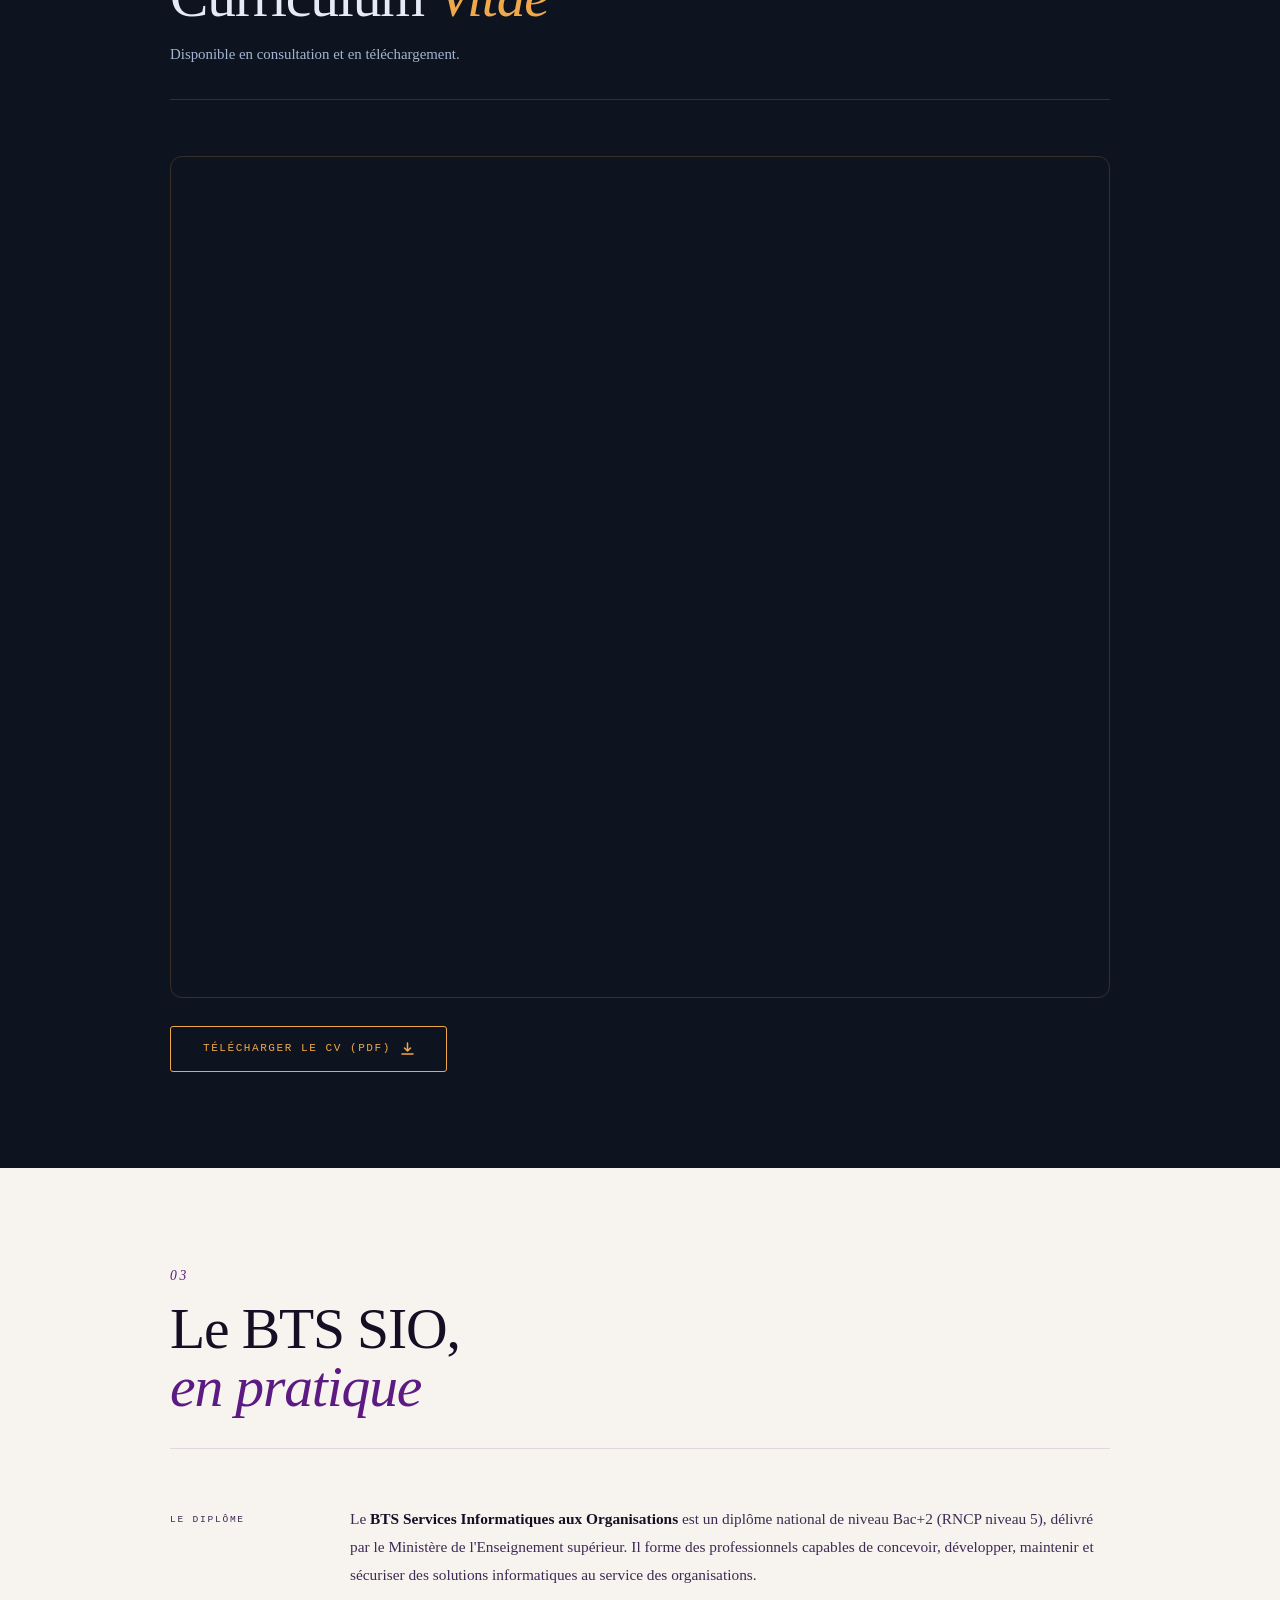
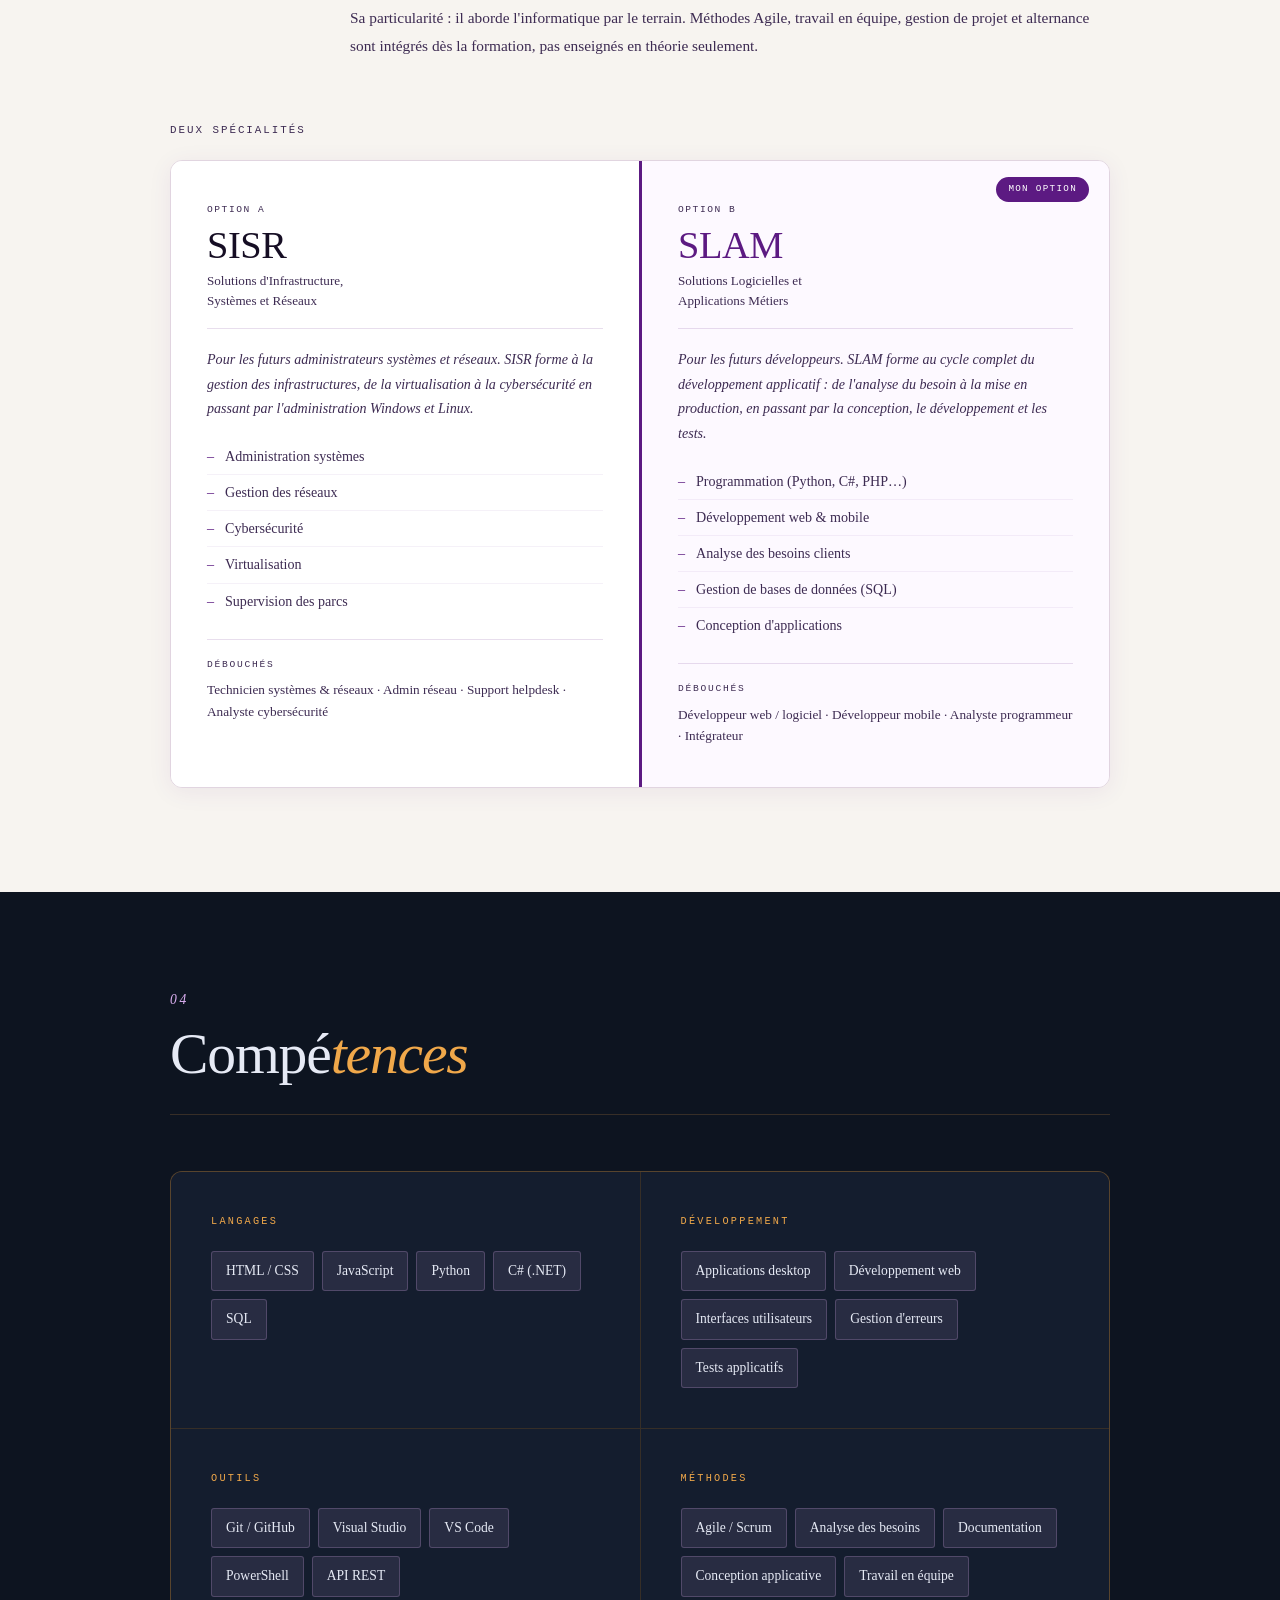
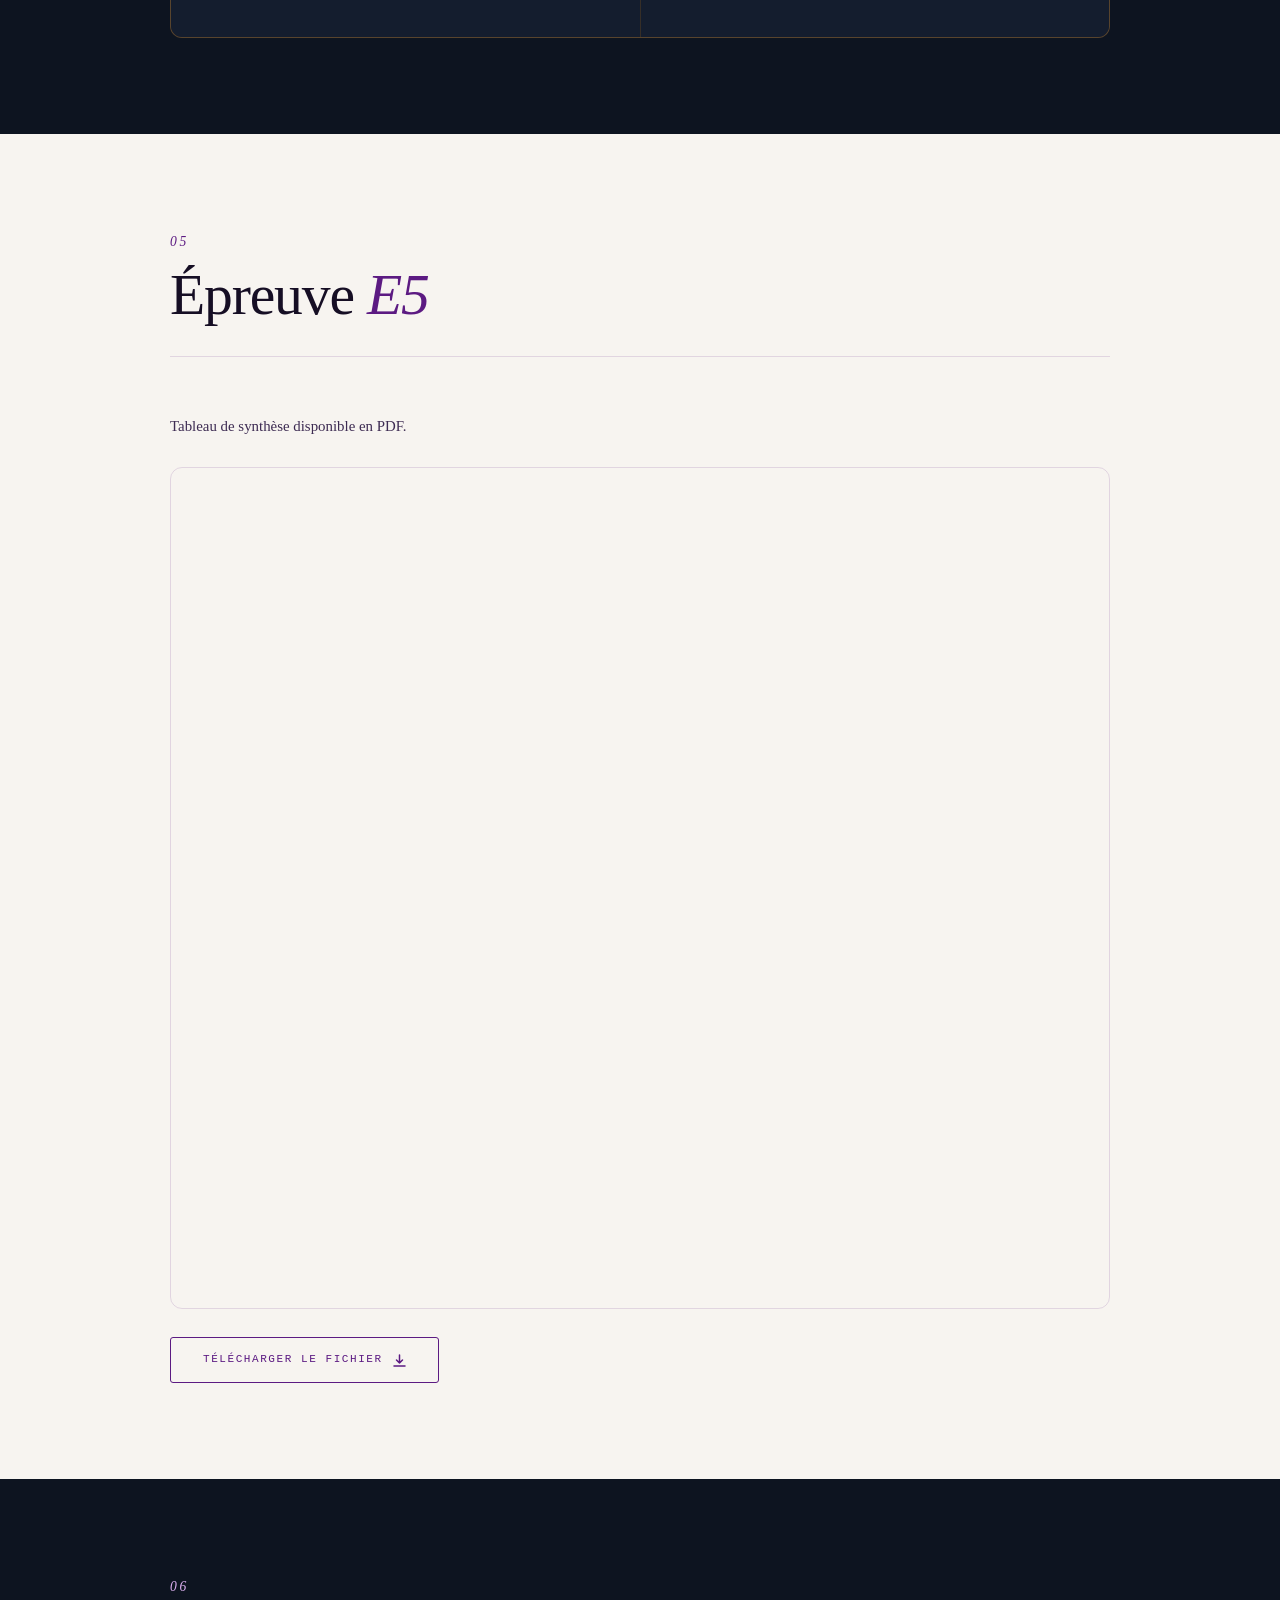
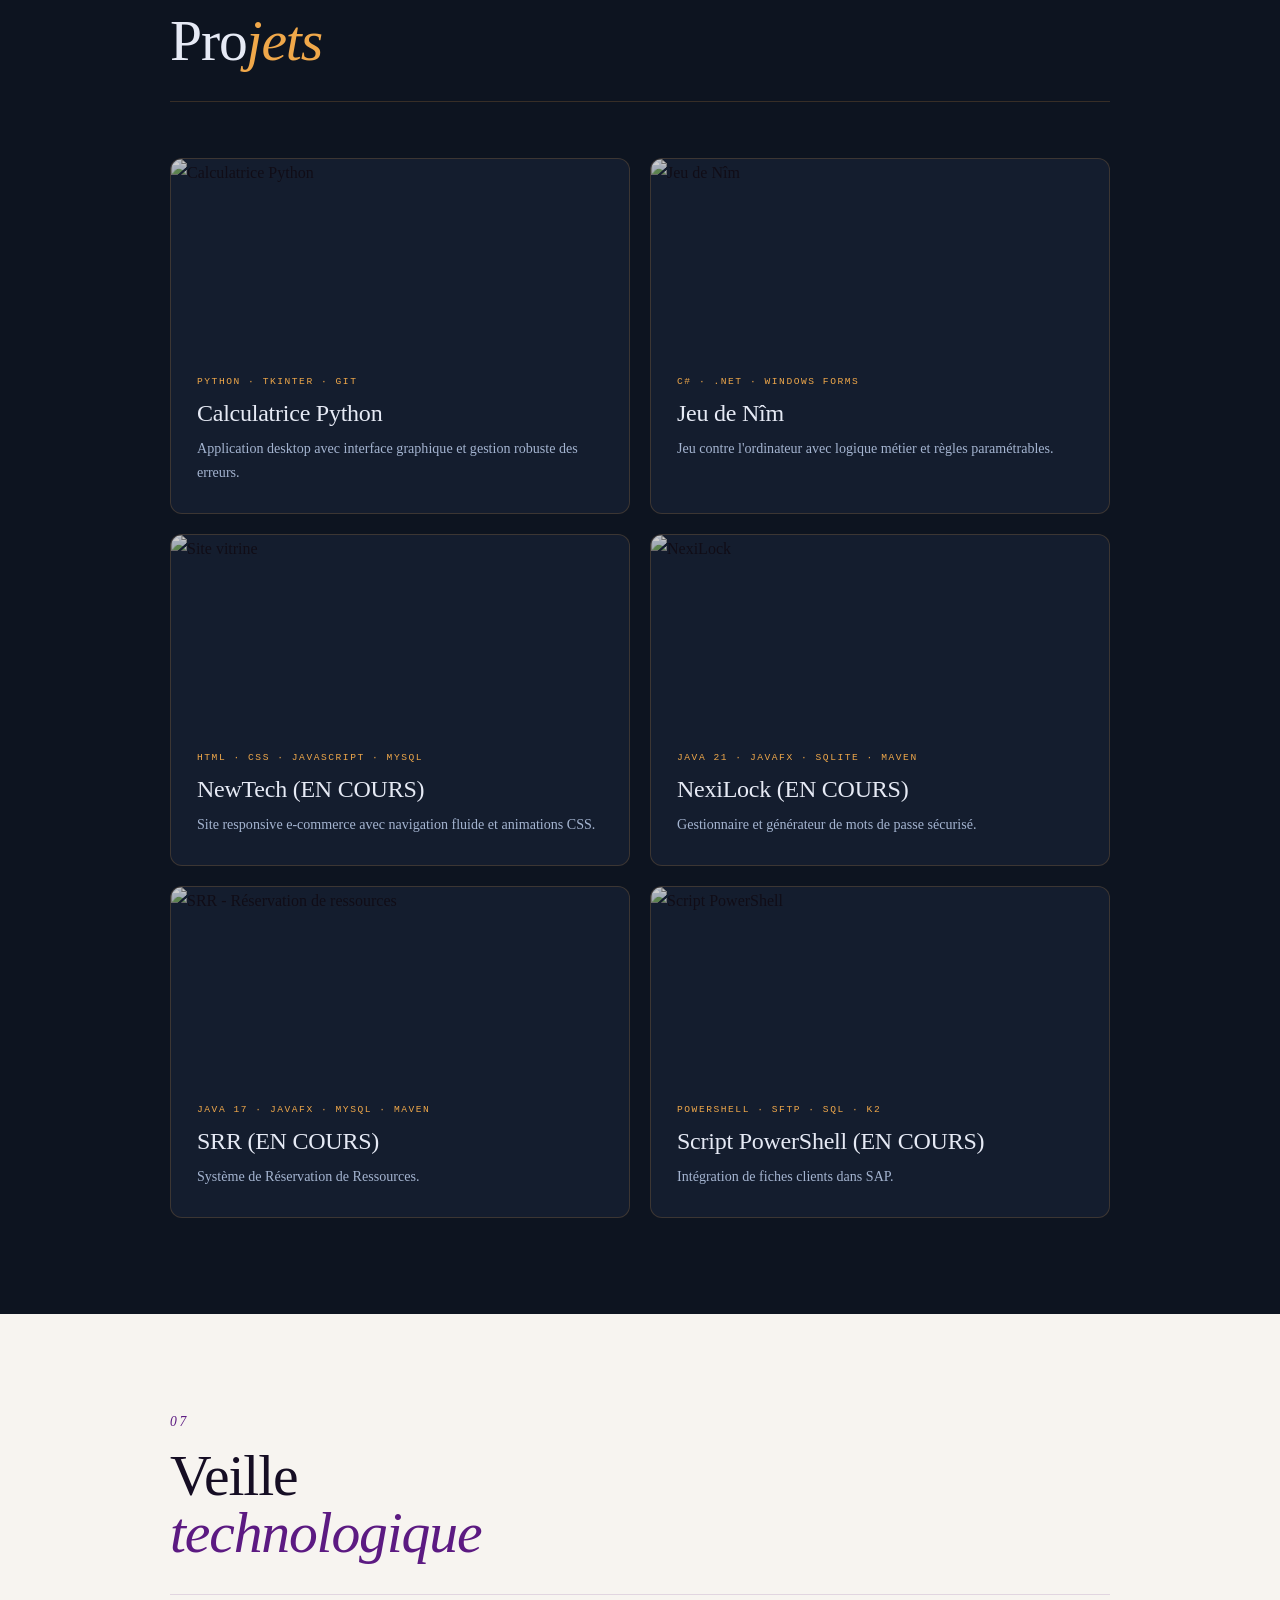
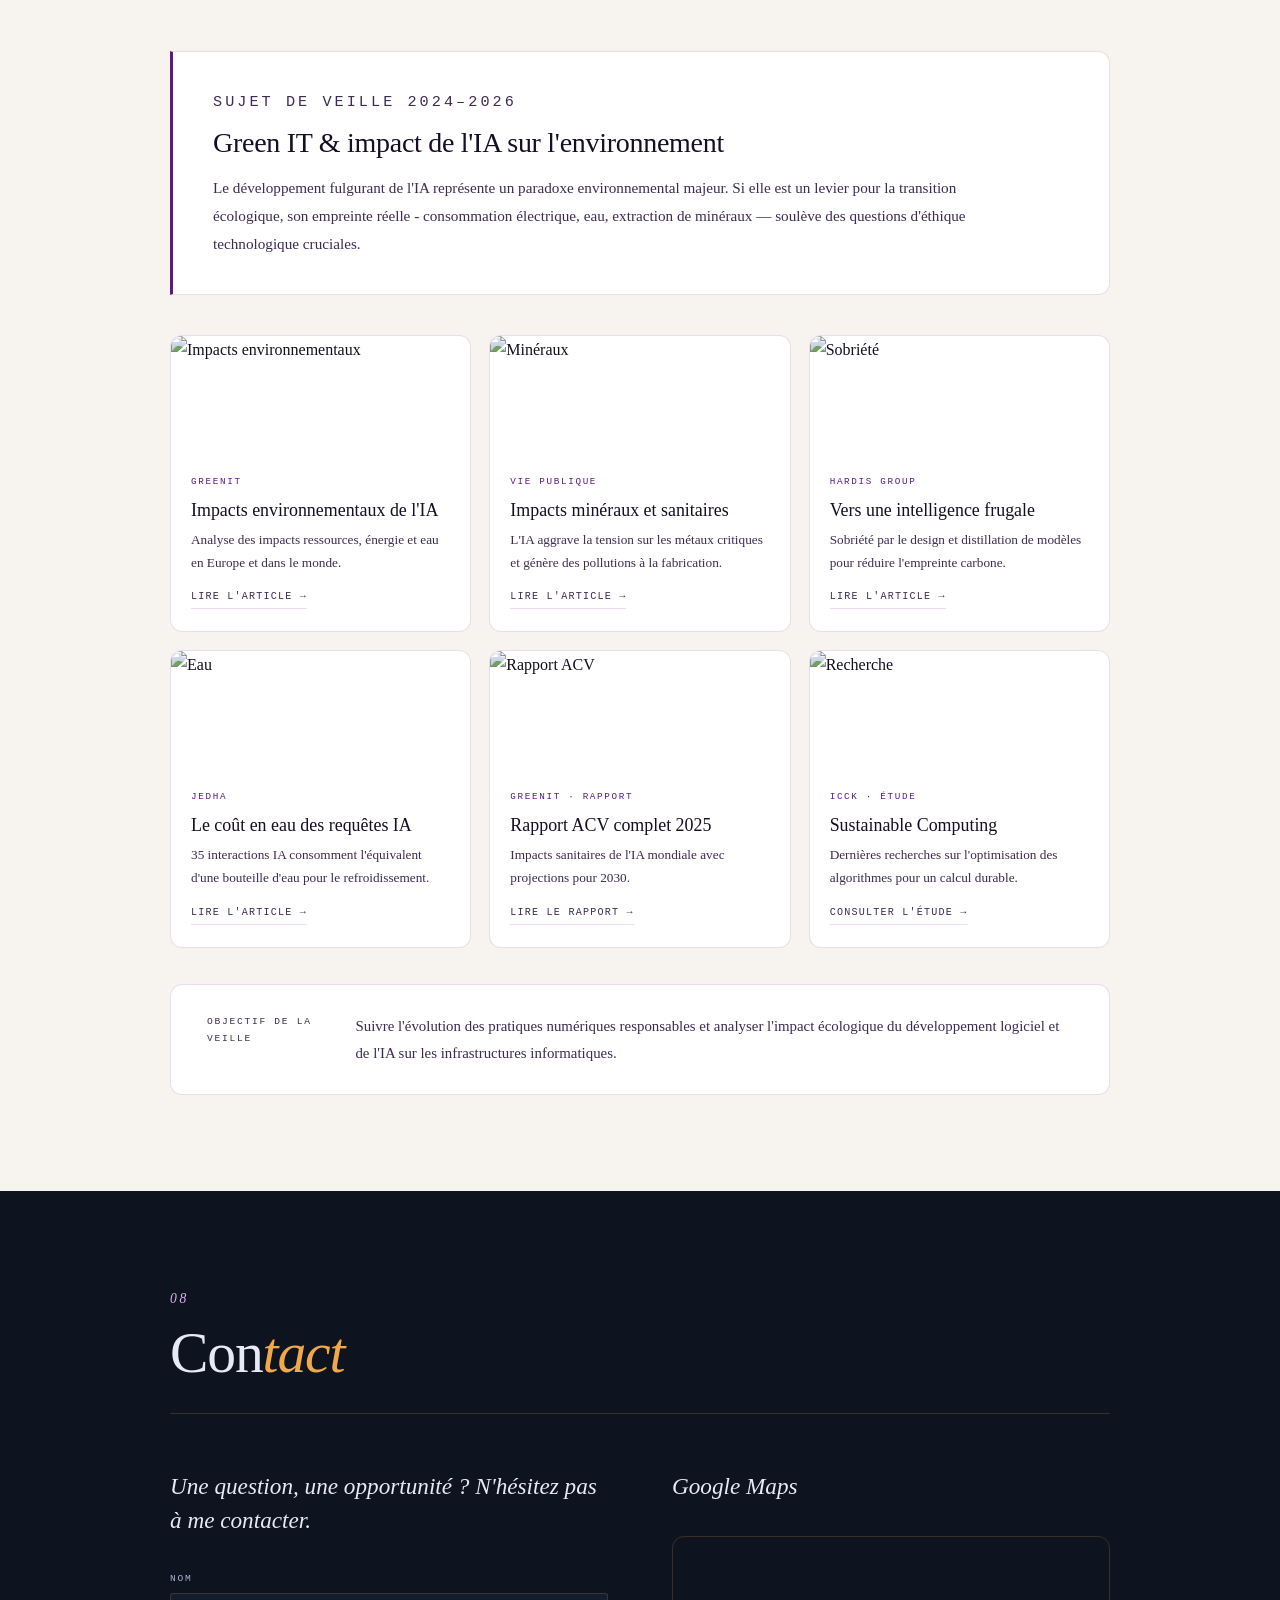
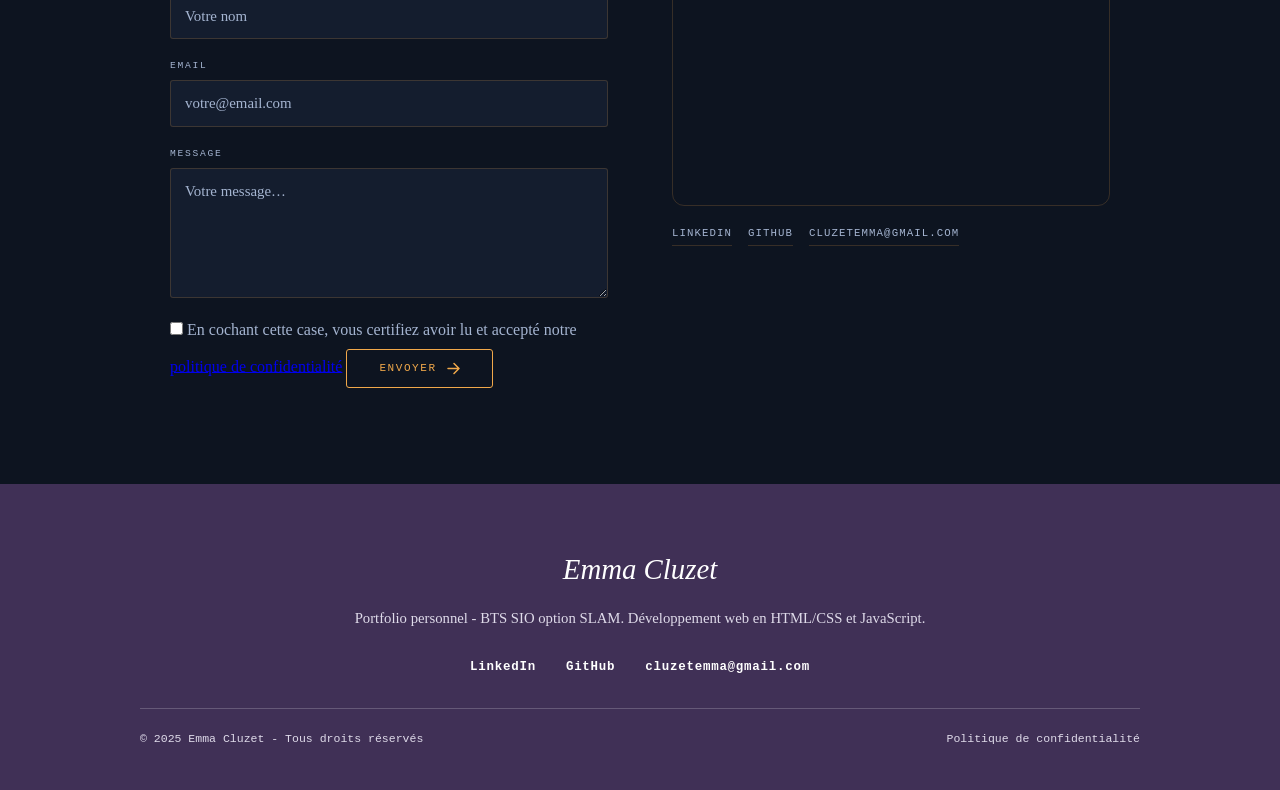
==== commit 2bfafa46: "feat(form): ajout checkbox dans le formulaire" ====
--- a/index.html
+++ b/index.html
@@ -390,6 +390,8 @@
                             <label for="c-msg">Message</label>
                             <textarea id="c-msg" name="message" placeholder="Votre message…" required></textarea>
                         </div>
+                        <input type="checkbox" id="checkbox" name="checkbox" required>
+                        <label style="color: #A4B4D0; text-decoration: none;" for="checkbox">En cochant cette case, vous certifiez avoir lu et accepté notre <a href="politique-confidentialite.html">politique de confidentialité</a></label>
                         <button type="submit" class="btn-contact">
                             Envoyer
                             <svg width="13" height="13" viewBox="0 0 13 13" fill="none" aria-hidden="true"><path d="M1 6.5h11M7 1.5l5 5-5 5" stroke="currentColor" stroke-width="1.5" stroke-linecap="round" stroke-linejoin="round"/></svg>
@@ -397,10 +399,10 @@
                     </form>
                 </div>
                 <div class="contact-map-col">
-                    <p class="contact-intro" id="localisation">CEA Paris-Saclay</p>
+                    <p class="contact-intro" id="localisation">Google Maps</p>
                     <iframe src="https://www.google.com/maps/embed?" allowfullscreen="" loading="lazy" referrerpolicy="no-referrer-when-downgrade" title="map"></iframe>
                     <div class="contact-socials">
-                        <a href="https://www.linkedin.com/in/emma-cluzet-434610293/" target="_blank">LinkedIn</a>
+                        <a href="https://www.linkedin.com/in/emma-cluzet-developpeuse/" target="_blank">LinkedIn</a>
                         <a href="https://github.com/emmacluzet" target="_blank">GitHub</a>
                         <a href="mailto:cluzetemma@gmail.com">cluzetemma@gmail.com</a>
                     </div>
@@ -418,7 +420,7 @@
                 Développement web en HTML/CSS et JavaScript.
             </p>
             <div class="footer-links">
-                <a href="https://www.linkedin.com/in/emma-cluzet-434610293/" target="_blank">LinkedIn</a>
+                <a href="https://www.linkedin.com/in/emma-cluzet-developpeuse/" target="_blank">LinkedIn</a>
                 <a href="https://github.com/emmacluzet" target="_blank">GitHub</a>
                 <a href="mailto:cluzetemma@gmail.com">cluzetemma@gmail.com</a>
             </div>
--- a/style.css
+++ b/style.css
@@ -811,7 +811,9 @@
 .form-row input::placeholder, .form-row textarea::placeholder { color: var(--td-2); }
 .form-row input:focus, .form-row textarea:focus { border-color: var(--td-vi); background: #1a2438; }
 .form-row textarea { height: 130px; resize: vertical; }
-
+#checkbox {
+    color : var(--td-2);
+}
 .btn-contact {
     display: inline-flex; 
     align-items: center; gap: 10px;
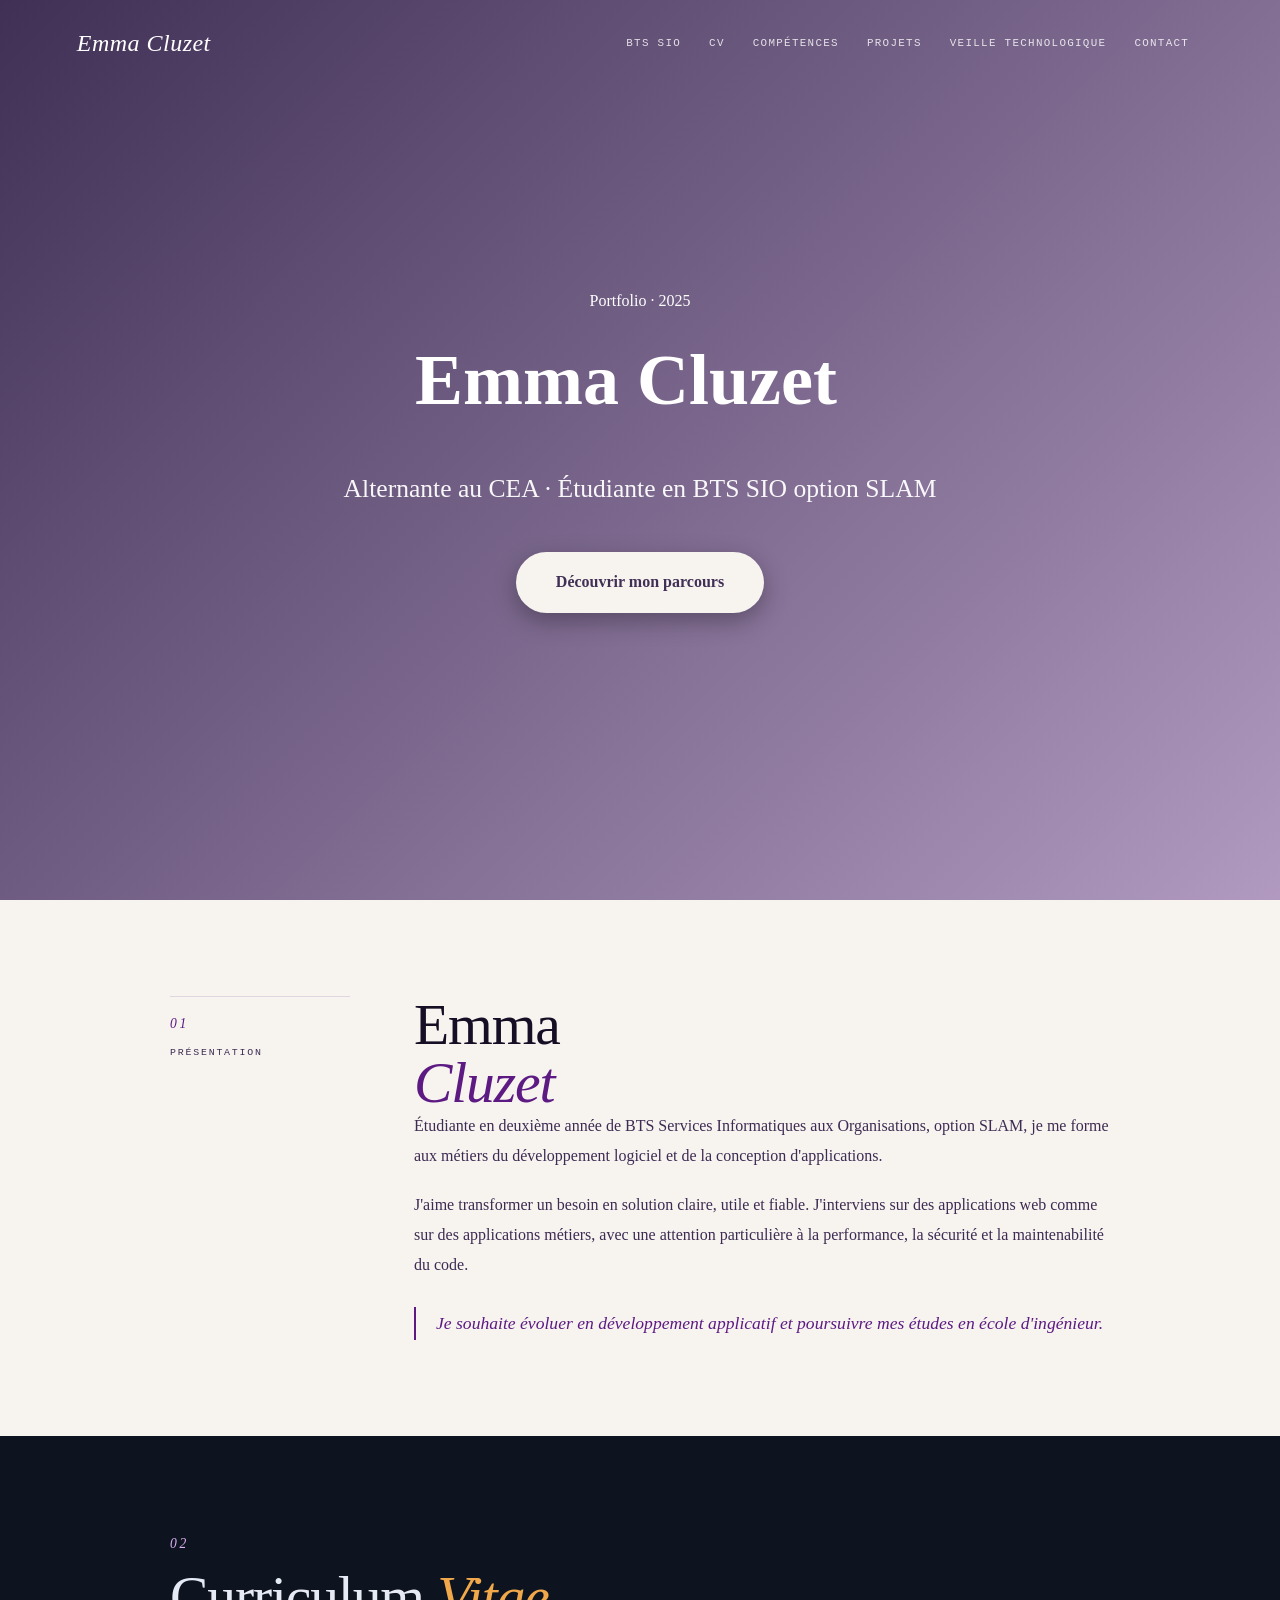
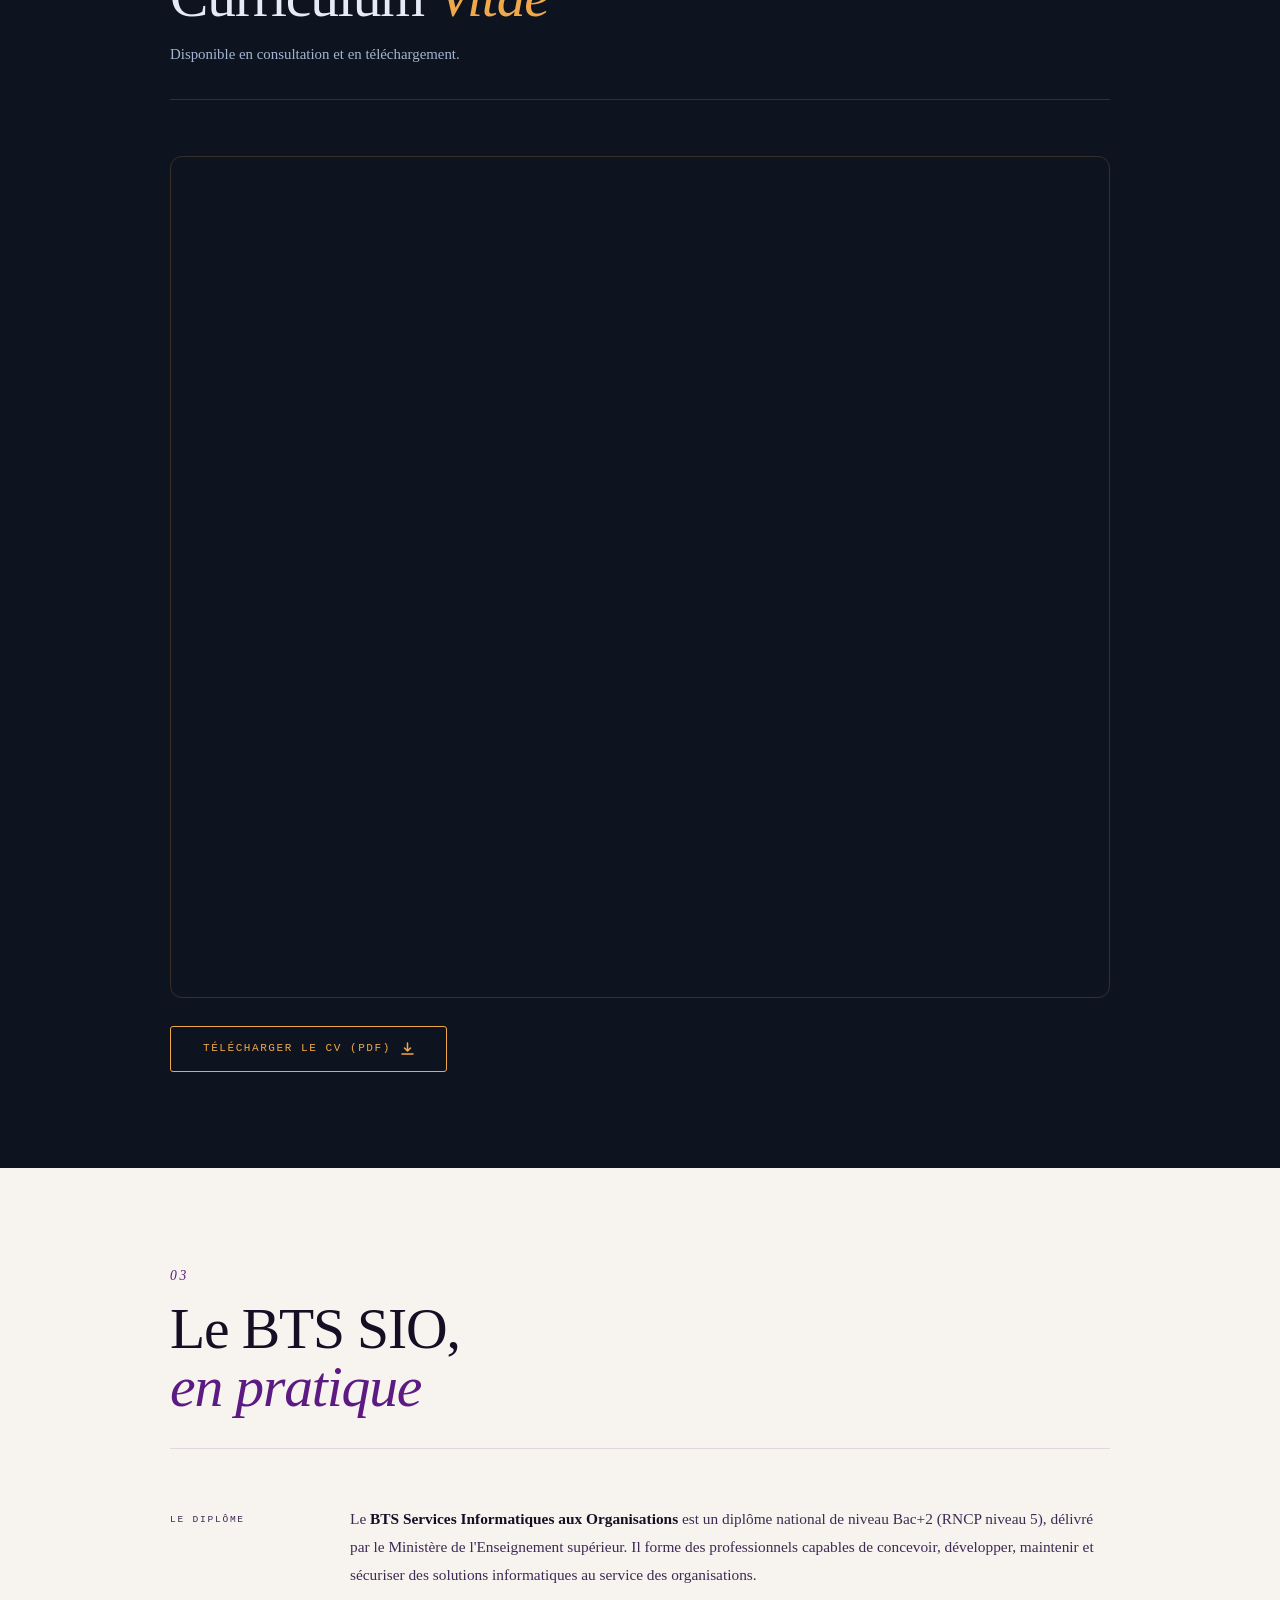
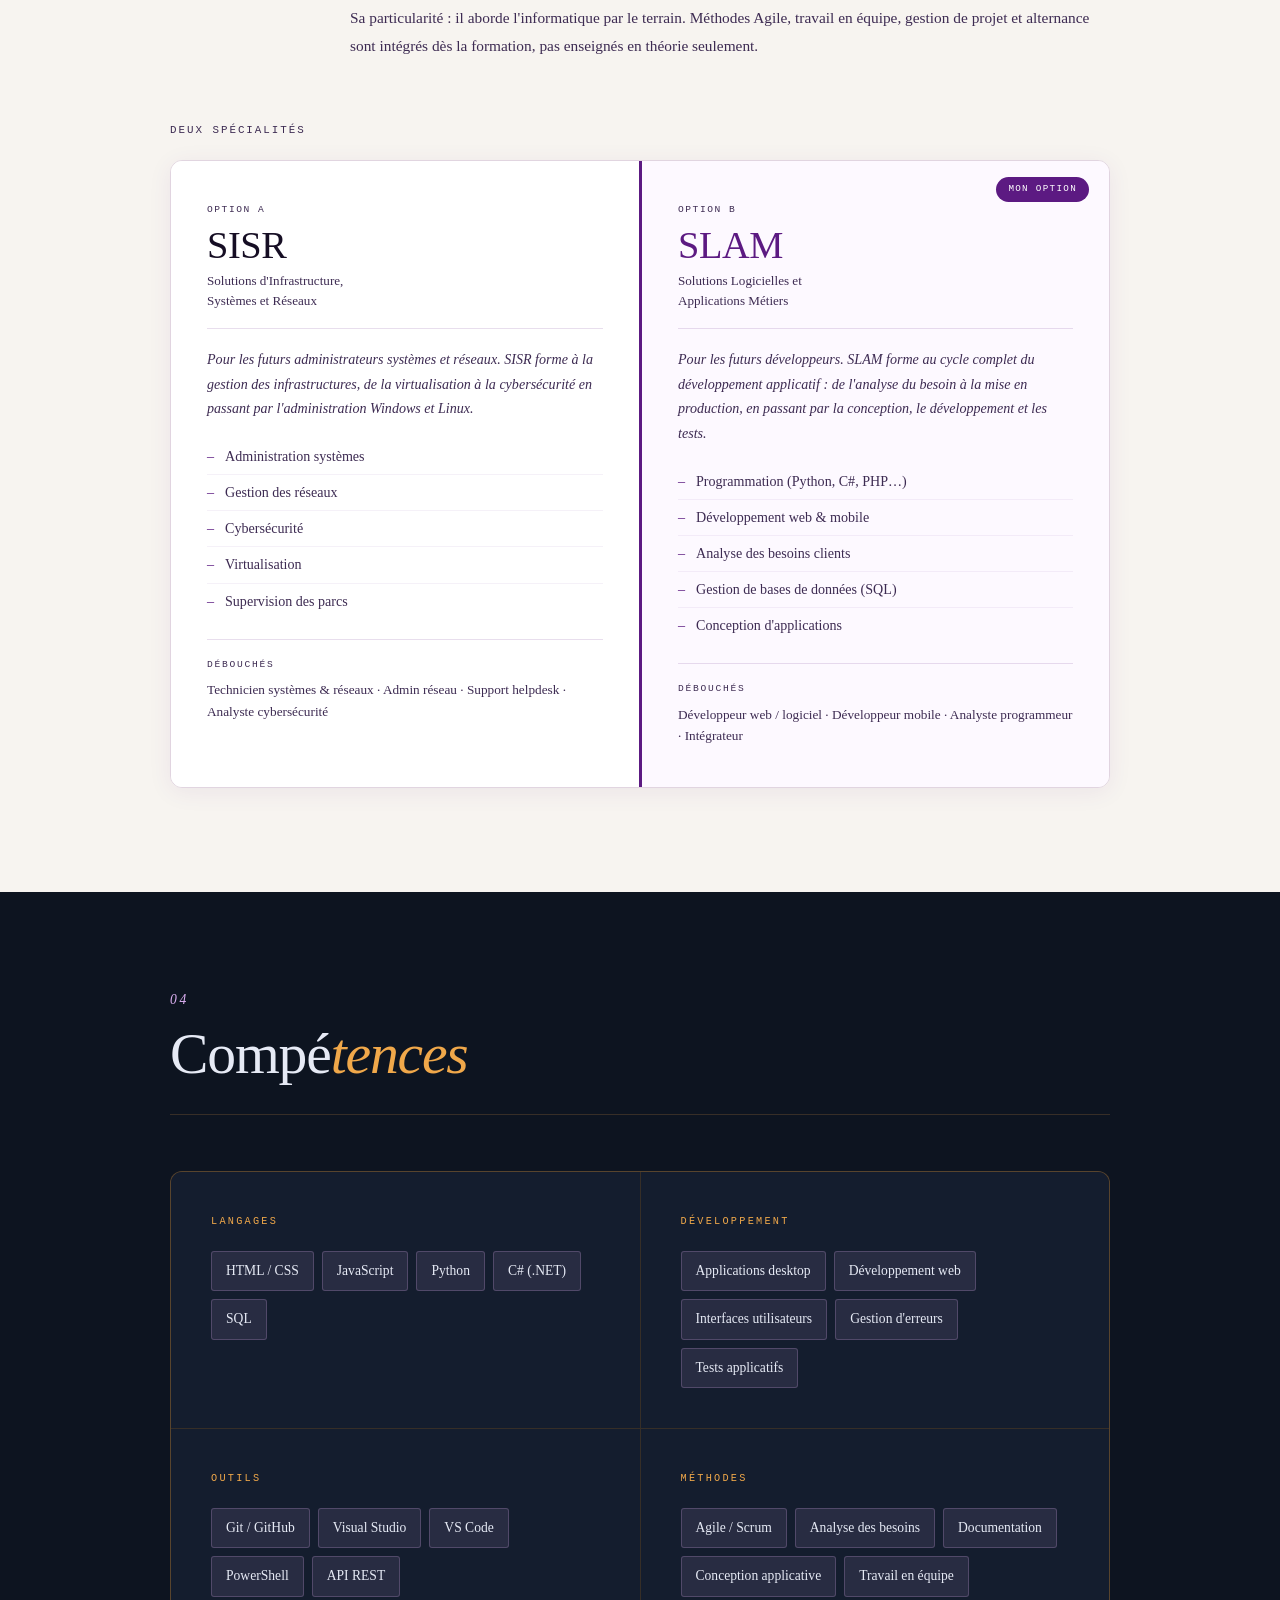
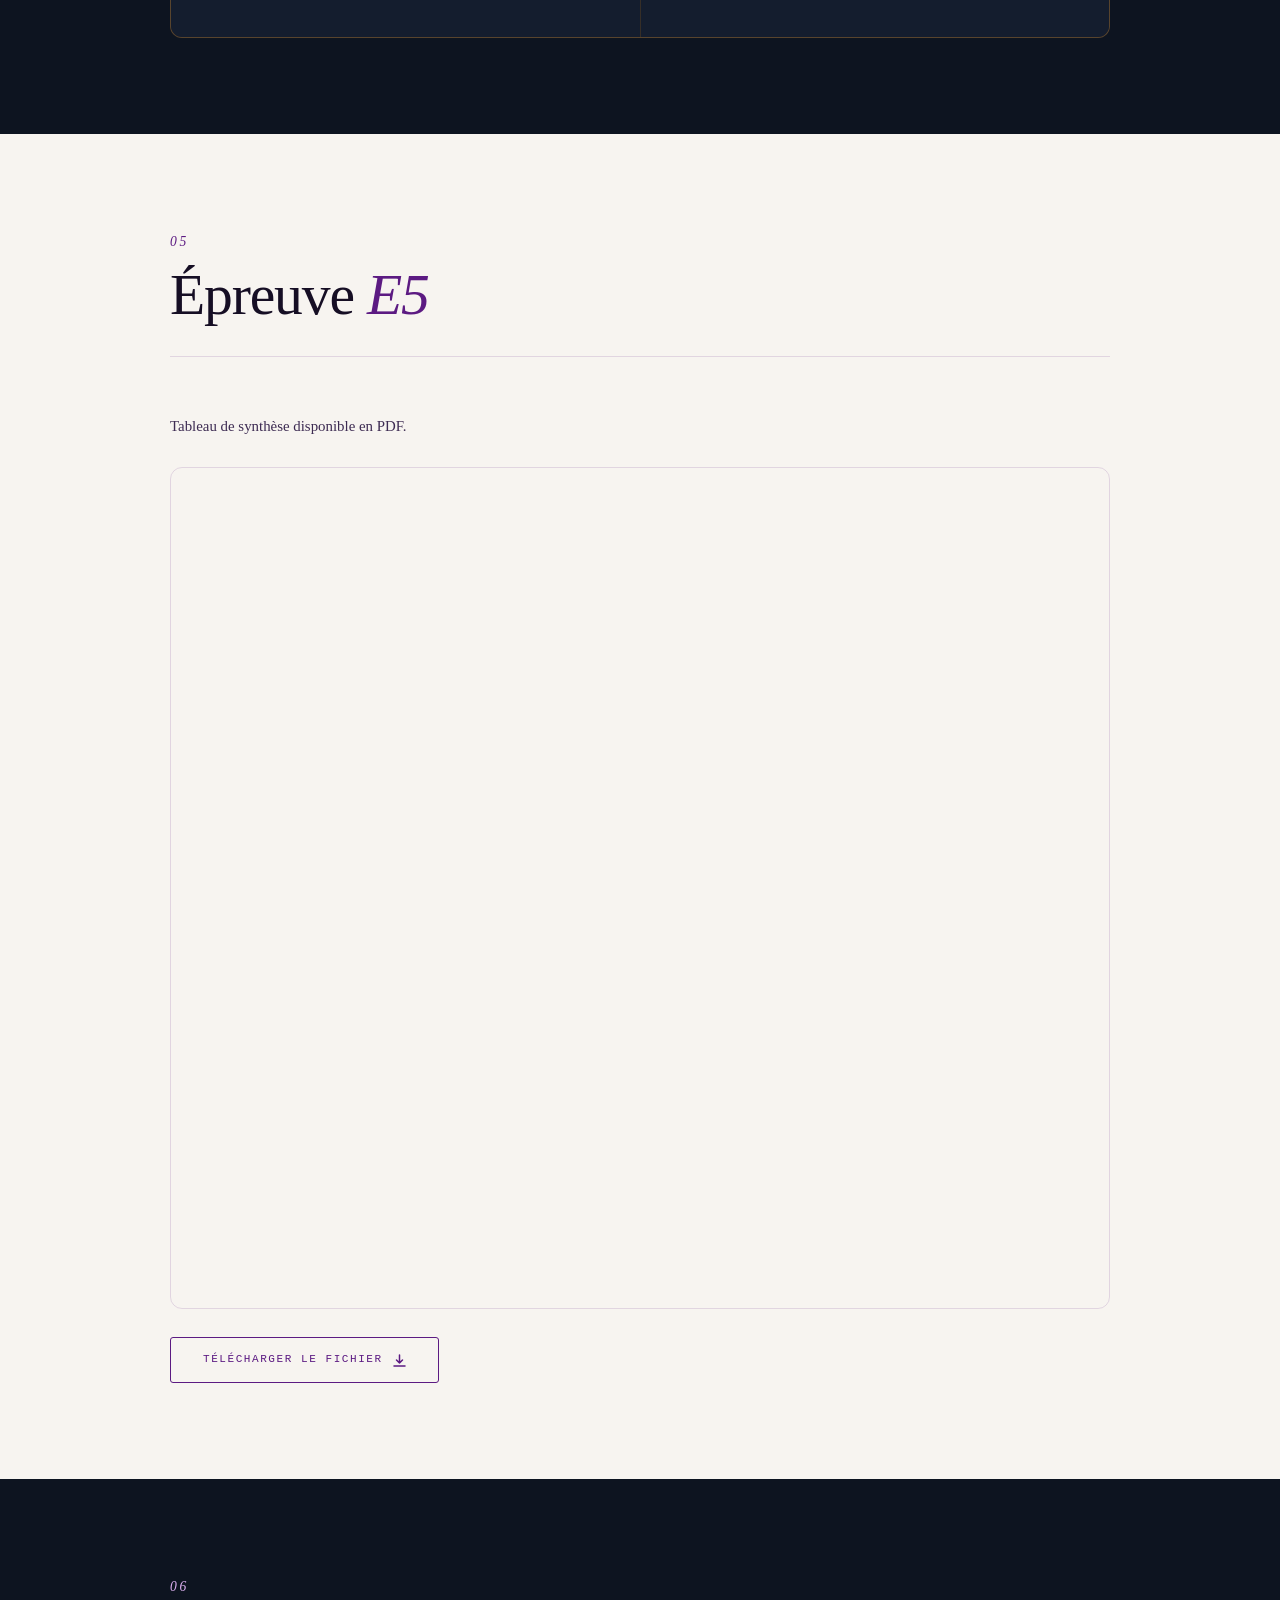
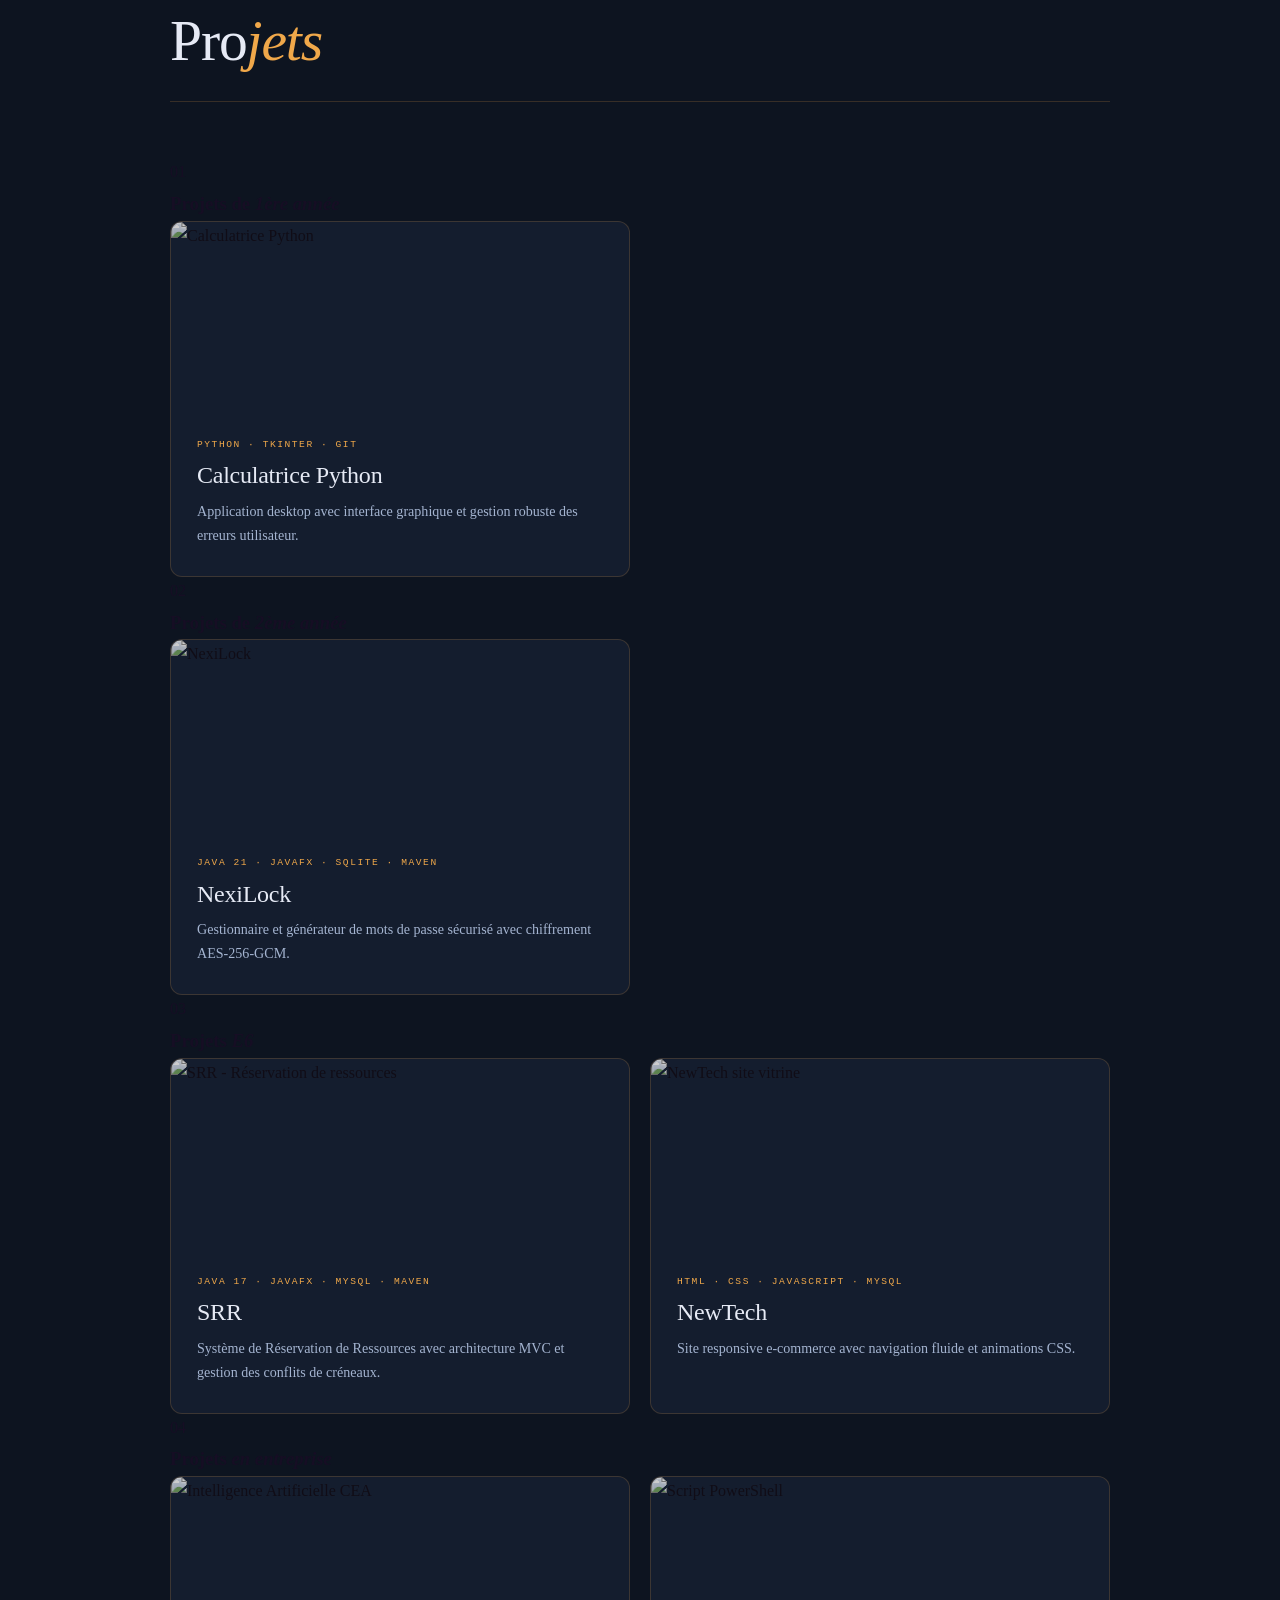
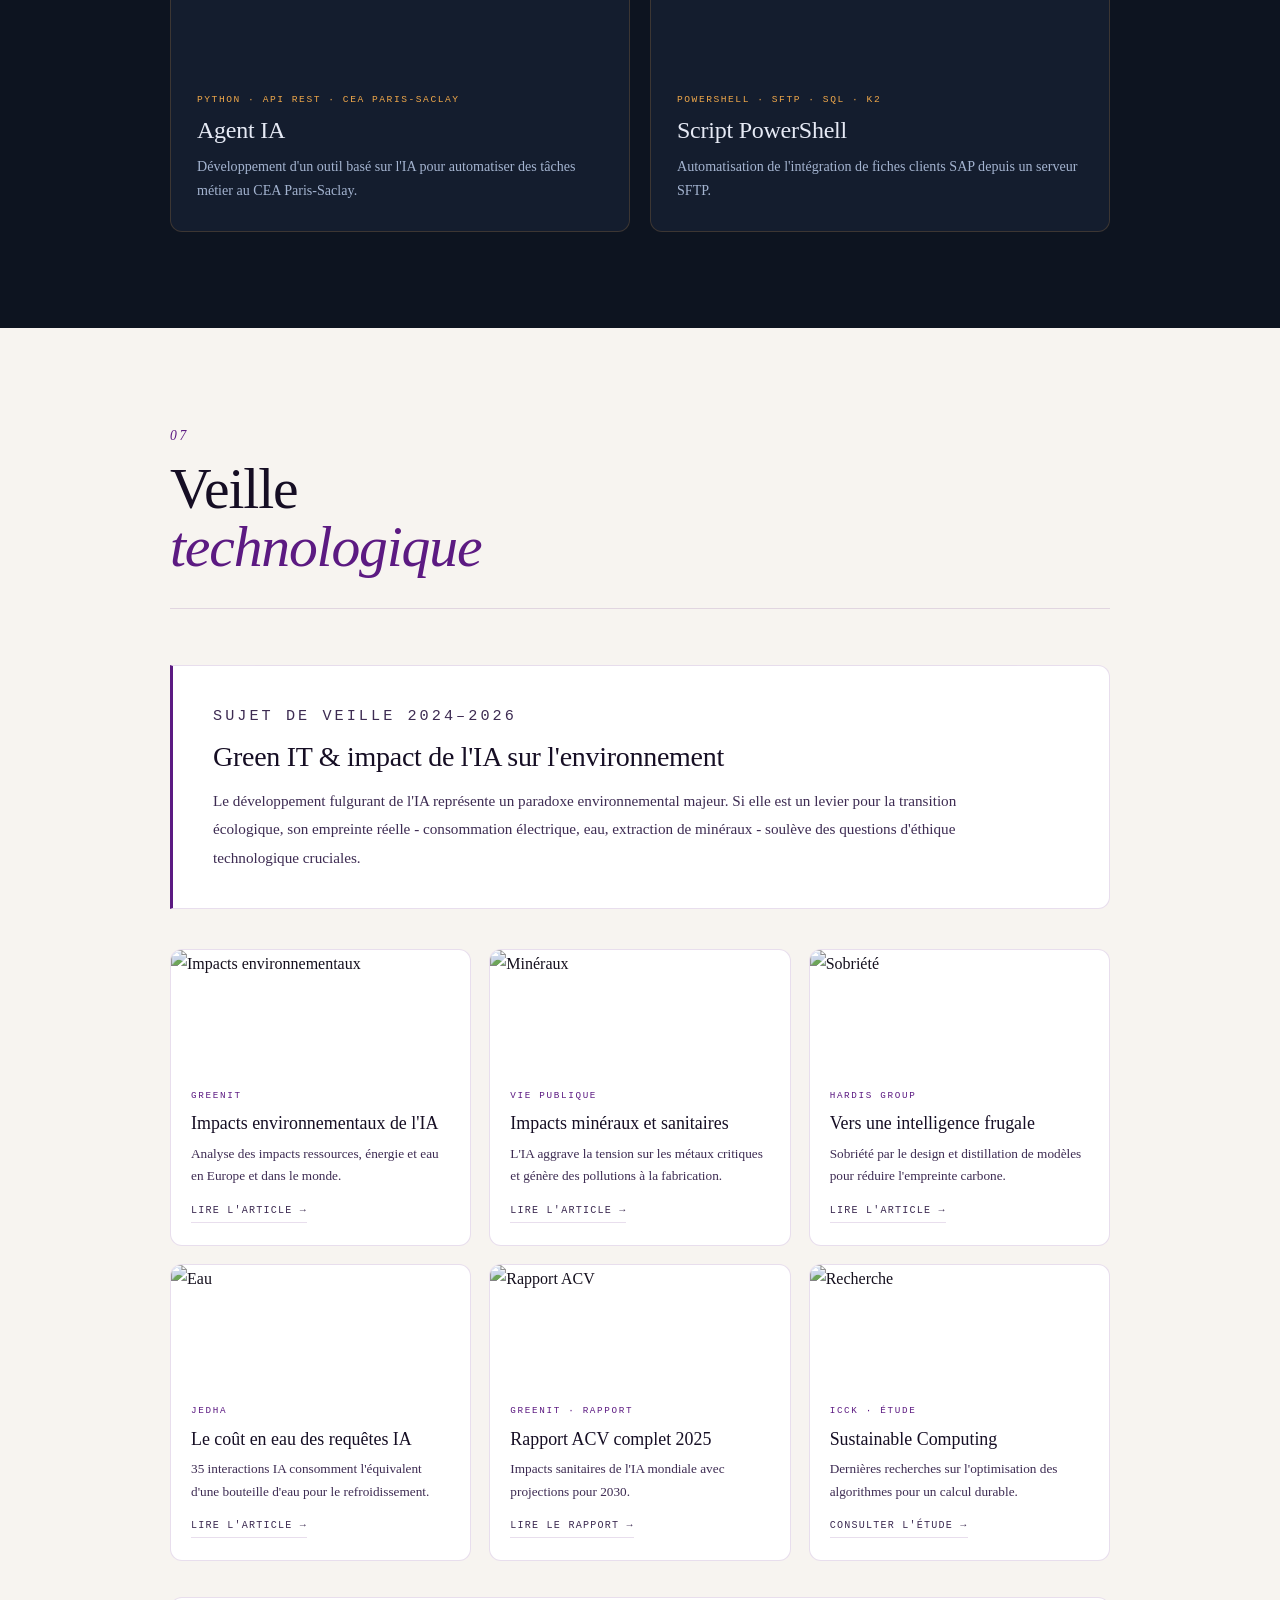
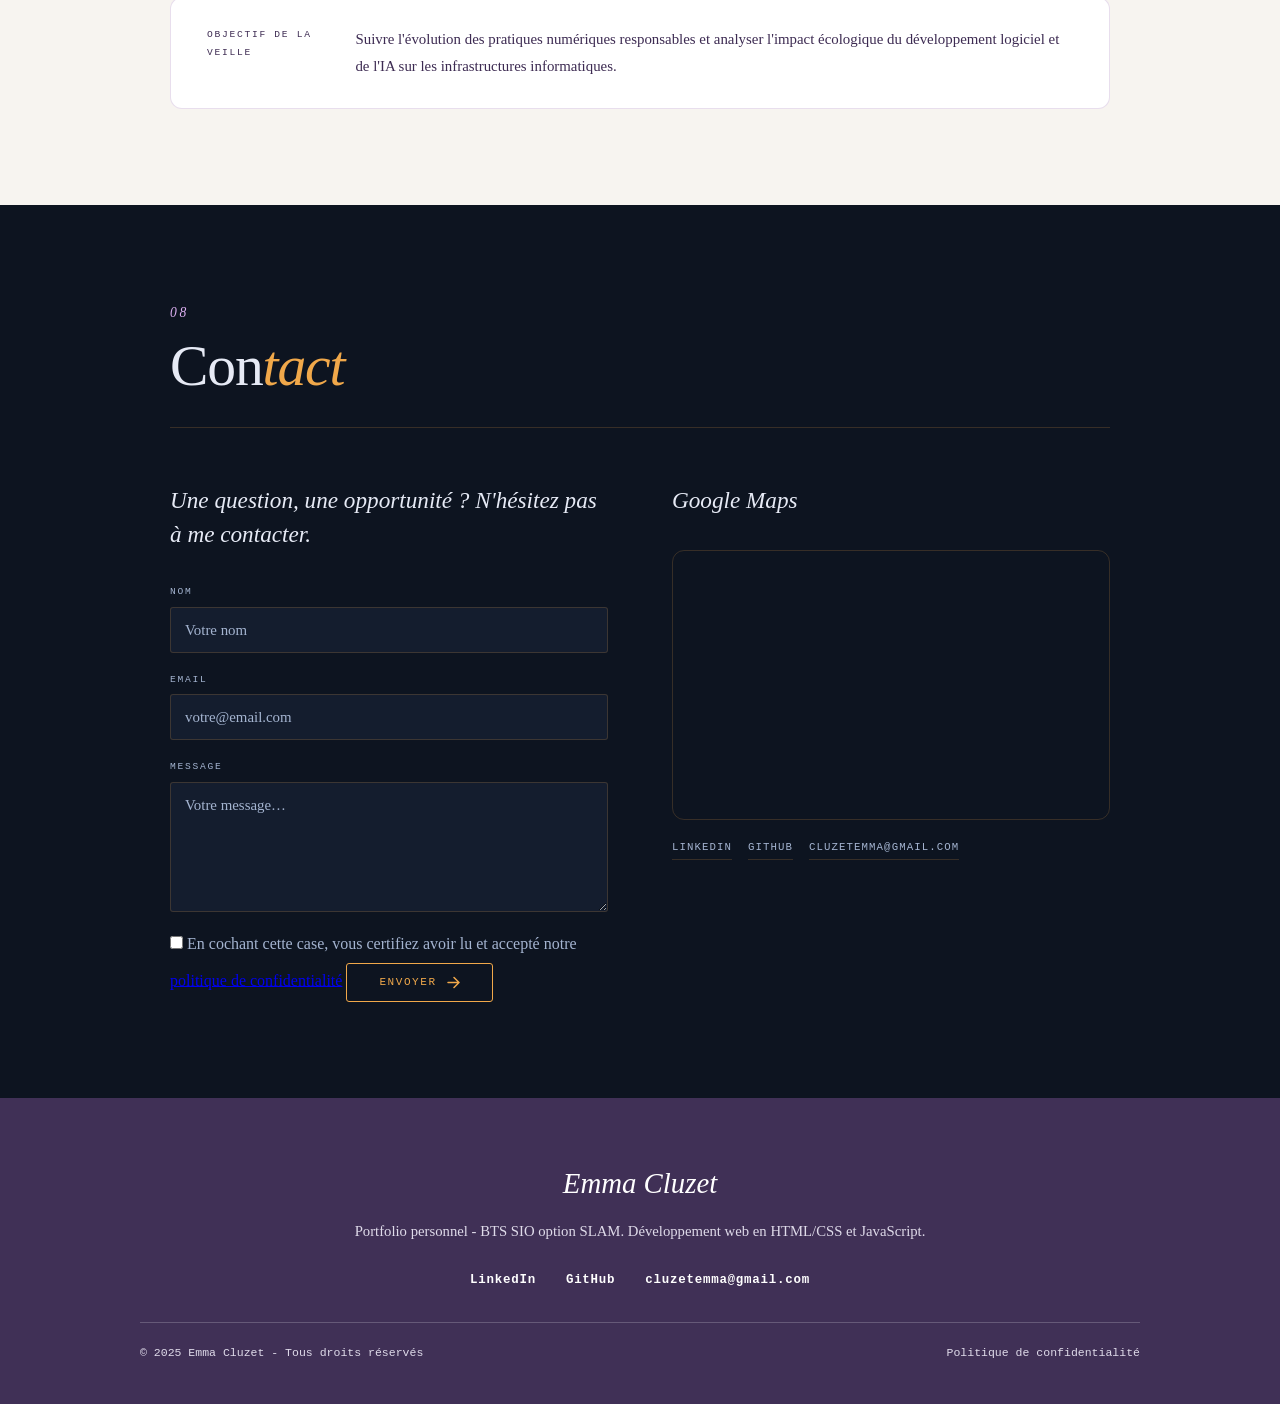
==== commit 559db766: "feat(portfolio): ajout des documentations projets" ====
--- a/index.html
+++ b/index.html
@@ -66,7 +66,7 @@
                 <p class="s-desc">Disponible en consultation et en téléchargement.</p>
             </div>
             <div class="iframe-wrap dark">
-                <iframe class="doc-iframe" src="CV_Emma-Cluzet.pdf" title="CV Emma Cluzet"></iframe>
+                <iframe class="doc-iframe" src="CV_Emma_Cluzet.pdf" title="CV Emma Cluzet"></iframe>
             </div>
             <a class="btn-amber" href="CV_Emma-Cluzet.pdf" download>
                 Télécharger le CV (PDF)
@@ -78,13 +78,10 @@
     <!-- 03 BTS SIO -->
     <section id="pres-bts" class="s-light">
         <div class="s-inner">
-
             <div class="s-header-light">
                 <span class="s-index">03</span>
                 <h2 class="s-title">Le BTS SIO,<br><em>en pratique</em></h2>
             </div>
-
-            <!-- Définition -->
             <div class="bts-def-row">
                 <div class="bts-def-label">
                     <span class="s-micro-label">Le diplôme</span>
@@ -94,11 +91,8 @@
                     <p>Sa particularité : il aborde l'informatique par le terrain. Méthodes Agile, travail en équipe, gestion de projet et alternance sont intégrés dès la formation, pas enseignés en théorie seulement.</p>
                 </div>
             </div>
-
-            <!-- Les deux options -->
             <h3 class="s-sub-title">Deux spécialités</h3>
             <div class="bts-split">
-
                 <div class="bts-split-pane bts-split-pane--sisr">
                     <div class="bts-split-head">
                         <span class="bts-opt-tag">Option A</span>
@@ -118,7 +112,6 @@
                         <p>Technicien systèmes &amp; réseaux · Admin réseau · Support helpdesk · Analyste cybersécurité</p>
                     </div>
                 </div>
-
                 <div class="bts-split-pane bts-split-pane--slam">
                     <div class="bts-split-badge">Mon option</div>
                     <div class="bts-split-head">
@@ -139,7 +132,6 @@
                         <p>Développeur web / logiciel · Développeur mobile · Analyste programmeur · Intégrateur</p>
                     </div>
                 </div>
-
             </div>
         </div>
     </section>
@@ -205,9 +197,9 @@
             </div>
             <p class="s-desc-light">Tableau de synthèse disponible en PDF.</p>
             <div class="iframe-wrap light">
-                <iframe class="doc-iframe" src="8 - ANNEXE VI.1 - EPREUVE E5 TABLEAU DE SYNTHESE - BTS SIO 2026 - Tableau de synthèse Épreuve E5.pdf" title="Tableau synthèse E5"></iframe>
-            </div>
-            <a class="btn-violet" href="8 - ANNEXE VI.1 - EPREUVE E5 TABLEAU DE SYNTHESE - BTS SIO 2026 - Tableau de synthèse Épreuve E5.pdf" download>
+                <iframe class="doc-iframe" src="Tableau de synthèse Épreuve E5.pdf" title="Tableau synthèse E5"></iframe>
+            </div>
+            <a class="btn-violet" href="Tableau de synthèse Épreuve E5.pdf" download>
                 Télécharger le fichier
                 <svg width="13" height="13" viewBox="0 0 13 13" fill="none" aria-hidden="true"><path d="M6.5 1v8M3.5 6l3 3 3-3M1 12h11" stroke="currentColor" stroke-width="1.5" stroke-linecap="round" stroke-linejoin="round"/></svg>
             </a>
@@ -221,74 +213,117 @@
                 <span class="s-index dim">06</span>
                 <h2 class="s-title-dark">Pro<em>jets</em></h2>
             </div>
-            <div class="projets-grid">
-                <article class="projet-card" data-popup="popup-calculatrice" tabindex="0" role="button" aria-label="Voir le projet Calculatrice Python">
-                    <div class="projet-img">
-                        <img src="https://images.unsplash.com/photo-1668930185267-1f3c19851b5b?q=80&w=800&auto=format&fit=crop" alt="Calculatrice Python">
-                        <div class="projet-hover-label">Voir le projet →</div>
-                    </div>
-                    <div class="projet-info">
-                        <span class="projet-tech">Python · Tkinter · Git</span>
-                        <h3>Calculatrice Python</h3>
-                        <p>Application desktop avec interface graphique et gestion robuste des erreurs.</p>
-                    </div>
-                </article>
-                <article class="projet-card" data-popup="popup-allumettes" tabindex="0" role="button" aria-label="Voir le projet Jeu de Nîm">
-                    <div class="projet-img">
-                        <img src="https://www.jeuxpicards.org/batonnets/images/allumettes.jpg" alt="Jeu de Nîm">
-                        <div class="projet-hover-label">Voir le projet →</div>
-                    </div>
-                    <div class="projet-info">
-                        <span class="projet-tech">C# · .NET · Windows Forms</span>
-                        <h3>Jeu de Nîm</h3>
-                        <p>Jeu contre l'ordinateur avec logique métier et règles paramétrables.</p>
-                    </div>
-                </article>
-                <article class="projet-card" data-popup="popup-site" tabindex="0" role="button" aria-label="Voir le projet Site vitrine">
-                    <div class="projet-img">
-                        <img src="https://images.unsplash.com/photo-1498050108023-c5249f4df085?q=80&w=800&auto=format&fit=crop" alt="Site vitrine">
-                        <div class="projet-hover-label">Voir le projet →</div>
-                    </div>
-                    <div class="projet-info">
-                        <span class="projet-tech">HTML · CSS · JavaScript · MySQL</span>
-                        <h3>NewTech (EN COURS)</h3>
-                        <p>Site responsive e-commerce avec navigation fluide et animations CSS.</p>
-                    </div>
-                </article>
-                <article class="projet-card" data-popup="popup-nexilock" tabindex="0" role="button" aria-label="Voir le projet NexiLock">
-                    <div class="projet-img">
-                        <img src="https://images.unsplash.com/photo-1555949963-aa79dcee981c?q=80&w=800&auto=format&fit=crop" alt="NexiLock">
-                        <div class="projet-hover-label">Voir le projet →</div>
-                    </div>
-                    <div class="projet-info">
-                    <span class="projet-tech">Java 21 · JavaFX · SQLite · Maven</span>
-                        <h3>NexiLock (EN COURS)</h3>
-                        <p>Gestionnaire et générateur de mots de passe sécurisé.</p>
-                    </div>
-                </article>
-                <article class="projet-card" data-popup="popup-srr" tabindex="0" role="button" aria-label="Voir le projet SRR">
-                    <div class="projet-img">
-                        <img src="https://images.unsplash.com/photo-1506784983877-45594efa4cbe?q=80&w=800&auto=format&fit=crop" alt="SRR - Réservation de ressources">
-                        <div class="projet-hover-label">Voir le projet →</div>
-                    </div>
-                    <div class="projet-info">
-                        <span class="projet-tech">Java 17 · JavaFX · MySQL · Maven</span>
-                        <h3>SRR (EN COURS)</h3>
-                        <p>Système de Réservation de Ressources.</p>
-                    </div>
-                </article>
-                <article class="projet-card" data-popup="popup-powershell" tabindex="0" role="button" aria-label="Voir le projet Script PowerShell">
-                    <div class="projet-img">
-                        <img src="https://images.unsplash.com/photo-1629654297299-c8506221ca97?q=80&w=800&auto=format&fit=crop" alt="Script PowerShell">
-                        <div class="projet-hover-label">Voir le projet →</div>
-                    </div>
-                    <div class="projet-info">
-                        <span class="projet-tech">PowerShell · SFTP · SQL · K2</span>
-                        <h3>Script PowerShell (EN COURS)</h3>
-                        <p>Intégration de fiches clients dans SAP.</p>
-                    </div>
-                </article>
-            </div>
+
+            <!-- CATÉGORIE : 1ère année -->
+            <div class="projets-category">
+                <div class="projets-category-header">
+                    <span class="projets-category-num">01</span>
+                    <h3 class="projets-category-title">Projets de <em>1ère année</em></h3>
+                    <span class="projets-category-line"></span>
+                </div>
+                <div class="projets-grid">
+                    <article class="projet-card" data-popup="popup-calculatrice" tabindex="0" role="button" aria-label="Voir le projet Calculatrice Python">
+                        <div class="projet-img">
+                            <img src="https://images.unsplash.com/photo-1668930185267-1f3c19851b5b?q=80&w=800&auto=format&fit=crop" alt="Calculatrice Python">
+                            <div class="projet-hover-label">Voir le projet →</div>
+                        </div>
+                        <div class="projet-info">
+                            <span class="projet-tech">Python · Tkinter · Git</span>
+                            <h3>Calculatrice Python</h3>
+                            <p>Application desktop avec interface graphique et gestion robuste des erreurs utilisateur.</p>
+                        </div>
+                    </article>
+                </div>
+            </div>
+
+            <!-- CATÉGORIE : 2ème année -->
+            <div class="projets-category">
+                <div class="projets-category-header">
+                    <span class="projets-category-num">02</span>
+                    <h3 class="projets-category-title">Projets de <em>2ème année</em></h3>
+                    <span class="projets-category-line"></span>
+                </div>
+                <div class="projets-grid">
+                    <article class="projet-card" data-popup="popup-nexilock" tabindex="0" role="button" aria-label="Voir le projet NexiLock">
+                        <div class="projet-img">
+                            <img src="https://images.unsplash.com/photo-1555949963-aa79dcee981c?q=80&w=800&auto=format&fit=crop" alt="NexiLock">
+                            <div class="projet-hover-label">Voir le projet →</div>
+                        </div>
+                        <div class="projet-info">
+                            <span class="projet-tech">Java 21 · JavaFX · SQLite · Maven</span>
+                            <h3>NexiLock</h3>
+                            <p>Gestionnaire et générateur de mots de passe sécurisé avec chiffrement AES-256-GCM.</p>
+                        </div>
+                    </article>
+                </div>
+            </div>
+
+            <!-- CATÉGORIE : Projets E6 -->
+            <div class="projets-category">
+                <div class="projets-category-header">
+                    <span class="projets-category-num">03</span>
+                    <h3 class="projets-category-title">Projets <em>E6</em></h3>
+                    <span class="projets-category-line"></span>
+                </div>
+                <div class="projets-grid">
+                    <article class="projet-card" data-popup="popup-srr" tabindex="0" role="button" aria-label="Voir le projet SRR">
+                        <div class="projet-img">
+                            <img src="https://images.unsplash.com/photo-1506784983877-45594efa4cbe?q=80&w=800&auto=format&fit=crop" alt="SRR - Réservation de ressources">
+                            <div class="projet-hover-label">Voir le projet →</div>
+                        </div>
+                        <div class="projet-info">
+                            <span class="projet-tech">Java 17 · JavaFX · MySQL · Maven</span>
+                            <h3>SRR</h3>
+                            <p>Système de Réservation de Ressources avec architecture MVC et gestion des conflits de créneaux.</p>
+                        </div>
+                    </article>
+                    <article class="projet-card" data-popup="popup-site" tabindex="0" role="button" aria-label="Voir le projet NewTech">
+                        <div class="projet-img">
+                            <img src="https://images.unsplash.com/photo-1498050108023-c5249f4df085?q=80&w=800&auto=format&fit=crop" alt="NewTech site vitrine">
+                            <div class="projet-hover-label">Voir le projet →</div>
+                        </div>
+                        <div class="projet-info">
+                            <span class="projet-tech">HTML · CSS · JavaScript · MySQL</span>
+                            <h3>NewTech</h3>
+                            <p>Site responsive e-commerce avec navigation fluide et animations CSS.</p>
+                        </div>
+                    </article>
+                </div>
+            </div>
+
+            <!-- CATÉGORIE : Projets entreprise -->
+            <div class="projets-category">
+                <div class="projets-category-header">
+                    <span class="projets-category-num">04</span>
+                    <h3 class="projets-category-title">Projets <em>en entreprise</em></h3>
+                    <span class="projets-category-line"></span>
+                </div>
+                <div class="projets-grid">
+                    <article class="projet-card" data-popup="popup-ia" tabindex="0" role="button" aria-label="Voir le projet IA">
+                        <div class="projet-img">
+                            <img src="https://images.unsplash.com/photo-1677442135703-1787eea5ce01?q=80&w=800&auto=format&fit=crop" alt="Intelligence Artificielle CEA">
+                            <div class="projet-hover-label">Voir le projet →</div>
+                        </div>
+                        <div class="projet-info">
+                            <span class="projet-tech">Python · API REST · CEA Paris-Saclay</span>
+                            <h3>Agent IA</h3>
+                            <p>Développement d'un outil basé sur l'IA pour automatiser des tâches métier au CEA Paris-Saclay.</p>
+                        </div>
+                    </article>
+                    <article class="projet-card" data-popup="popup-powershell" tabindex="0" role="button" aria-label="Voir le projet Script PowerShell">
+                        <div class="projet-img">
+                            <img src="https://images.unsplash.com/photo-1629654297299-c8506221ca97?q=80&w=800&auto=format&fit=crop" alt="Script PowerShell">
+                            <div class="projet-hover-label">Voir le projet →</div>
+                        </div>
+                        <div class="projet-info">
+                            <span class="projet-tech">PowerShell · SFTP · SQL · K2</span>
+                            <h3>Script PowerShell</h3>
+                            <p>Automatisation de l'intégration de fiches clients SAP depuis un serveur SFTP.</p>
+                        </div>
+                    </article>
+                </div>
+            </div>
+
         </div>
     </section>
 
@@ -302,7 +337,7 @@
             <div class="veille-topic-block">
                 <p class="veille-topic-eyebrow">Sujet de veille 2024–2026</p>
                 <h3 class="veille-topic-title">Green IT &amp; impact de l'IA sur l'environnement</h3>
-                <p>Le développement fulgurant de l'IA représente un paradoxe environnemental majeur. Si elle est un levier pour la transition écologique, son empreinte réelle - consommation électrique, eau, extraction de minéraux — soulève des questions d'éthique technologique cruciales.</p>
+                <p>Le développement fulgurant de l'IA représente un paradoxe environnemental majeur. Si elle est un levier pour la transition écologique, son empreinte réelle - consommation électrique, eau, extraction de minéraux - soulève des questions d'éthique technologique cruciales.</p>
             </div>
             <div class="veille-grid">
                 <article class="veille-card">
@@ -431,220 +466,388 @@
         </div>
     </footer>
 
-    <!-- POPUPS -->
+    <!-- =====================================================
+         POPUPS — DOCUMENTATION PROJETS (grille E5)
+         ===================================================== -->
+
+    <!-- POPUP CALCULATRICE — 1ère année -->
     <div class="popup-overlay" id="popup-calculatrice">
         <div class="popup-box">
             <button class="popup-close" aria-label="Fermer">&times;</button>
-            <span class="popup-tag">Python · Tkinter · Git</span>
+            <span class="popup-tag">Python · Tkinter · Git · 1ère année</span>
             <h2>Calculatrice Python</h2>
-            <p>Application desktop réalisée en BTS SIO SLAM permettant d'effectuer des calculs simples via une interface graphique sécurisée.</p>
-            <div class="popup-cols">
-                <div>
-                    <h4>Compétences BTS SLAM</h4>
-                    <ul>
-                        <li>Développer une solution applicative</li>
-                        <li>Concevoir une interface utilisateur</li>
-                        <li>Tester et valider une application</li>
-                        <li>Documenter une solution</li>
-                    </ul>
-                </div>
-                <div>
-                    <h4>Fonctionnalités</h4>
-                    <ul>
-                        <li>Opérations mathématiques</li>
-                        <li>Gestion des exceptions</li>
-                        <li>Interface Tkinter</li>
-                        <li>Ergonomie &amp; robustesse</li>
-                    </ul>
-                </div>
-            </div>
+            <p>Application desktop de calcul réalisée en première année de BTS SIO SLAM. Elle permet d'effectuer des opérations arithmétiques via une interface graphique Tkinter, avec gestion sécurisée des erreurs de saisie.</p>
+
+            <div class="popup-cols">
+                <div>
+                    <h4>Analyse des besoins</h4>
+                    <ul>
+                        <li>Besoin : disposer d'un outil de calcul ergonomique et robuste</li>
+                        <li>Contraintes : saisies invalides, division par zéro, débordements</li>
+                        <li>Cible : utilisateur non technique, interface intuitive</li>
+                        <li>Existant : aucun outil maison, développement from scratch</li>
+                    </ul>
+                </div>
+                <div>
+                    <h4>Compétences E5 mobilisées</h4>
+                    <ul>
+                        <li>Développer et mettre à disposition une solution applicative</li>
+                        <li>Concevoir et tester une interface utilisateur</li>
+                        <li>Identifier, résoudre et documenter les erreurs</li>
+                        <li>Produire la documentation technique</li>
+                    </ul>
+                </div>
+            </div>
+
+            <div class="popup-cols">
+                <div>
+                    <h4>Fonctionnalités techniques</h4>
+                    <ul>
+                        <li>Opérations : +, −, ×, ÷, pourcentage</li>
+                        <li>Gestion des exceptions (division par zéro, entrées non numériques)</li>
+                        <li>Interface Tkinter avec séparation logique / affichage</li>
+                        <li>Historique des calculs en session</li>
+                    </ul>
+                </div>
+                <div>
+                    <h4>Tests &amp; déploiement</h4>
+                    <ul>
+                        <li>Tests unitaires sur les fonctions de calcul</li>
+                        <li>Tests d'intégration de l'interface (clics, saisies)</li>
+                        <li>Tests d'acceptation avec scénarios utilisateur</li>
+                        <li>Déploiement local via exécutable Python</li>
+                    </ul>
+                </div>
+            </div>
+
             <div class="popup-meta-row">
                 <div>
-                    <span class="popup-meta-label">Difficultés</span>
-                    <p>Contrôle des saisies, séparation logique / interface</p>
+                    <span class="popup-meta-label">Ma contribution personnelle</span>
+                    <p>Développement intégral du projet en autonomie : conception de l'interface, logique métier, gestion des erreurs et rédaction du rapport technique.</p>
                 </div>
                 <div>
                     <span class="popup-meta-label">Améliorations envisagées</span>
-                    <p>Historique des calculs, thème sombre, export PDF</p>
+                    <p>Historique persistant des calculs, mode thème sombre, export du résultat en PDF, ajout d'opérations scientifiques.</p>
                 </div>
             </div>
             <a href="projets/projetCalculatrice.zip" class="popup-download" download>Télécharger le projet</a>
         </div>
     </div>
-    <div class="popup-overlay" id="popup-allumettes">
+
+    <!-- POPUP NEXILOCK — 2ème année -->
+    <div class="popup-overlay" id="popup-nexilock">
         <div class="popup-box">
             <button class="popup-close" aria-label="Fermer">&times;</button>
-            <span class="popup-tag">C# · .NET · Windows Forms</span>
-            <h2>Jeu de Nîm</h2>
-            <p>Jeu contre l'ordinateur intégrant logique métier, interface graphique et gestion d'événements.</p>
-            <div class="popup-cols">
-                <div>
-                    <h4>Compétences BTS SLAM</h4>
-                    <ul>
-                        <li>Implémenter une logique métier</li>
-                        <li>Gérer les événements utilisateur</li>
-                        <li>Tester et corriger une application</li>
-                    </ul>
-                </div>
-                <div>
-                    <h4>Fonctionnalités</h4>
-                    <ul>
-                        <li>Gestion des tours</li>
-                        <li>Règles paramétrables</li>
-                        <li>Détection de fin de partie</li>
-                    </ul>
-                </div>
-            </div>
+            <span class="popup-tag">Java 21 · JavaFX · SQLite · Maven · 2ème année</span>
+            <h2>NexiLock</h2>
+            <p>Application desktop de gestion sécurisée d'identifiants. Coffre-fort numérique local avec chiffrement AES-256-GCM, dérivation de clé PBKDF2 et interface JavaFX en système de cartes. Projet réalisé en équipe de 3 au CFA Doranco.</p>
+
+            <div class="popup-cols">
+                <div>
+                    <h4>Analyse des besoins &amp; méthode agile</h4>
+                    <ul>
+                        <li>Besoin : centraliser les identifiants de manière sécurisée et hors-ligne</li>
+                        <li>Méthode Scrum : sprints de 2 semaines, backlog, rétrospectives</li>
+                        <li>Outils : GitHub Projects (kanban), issues, pull requests</li>
+                        <li>Analyse de l'existant : solutions cloud jugées trop exposées</li>
+                    </ul>
+                </div>
+                <div>
+                    <h4>Compétences E5 mobilisées</h4>
+                    <ul>
+                        <li>Développer une solution applicative sécurisée</li>
+                        <li>Gérer la sécurité et les habilitations des données</li>
+                        <li>Travailler en mode projet (Scrum)</li>
+                        <li>Rédiger la documentation et les tests</li>
+                    </ul>
+                </div>
+            </div>
+
+            <div class="popup-cols">
+                <div>
+                    <h4>Fonctionnalités techniques</h4>
+                    <ul>
+                        <li>CRUD complet des identifiants chiffrés</li>
+                        <li>Chiffrement AES-256-GCM + dérivation PBKDF2</li>
+                        <li>Générateur de mots de passe (8–32 caractères)</li>
+                        <li>Base SQLite chiffrée, fonctionnement 100% hors-ligne</li>
+                    </ul>
+                </div>
+                <div>
+                    <h4>Tests &amp; déploiement</h4>
+                    <ul>
+                        <li>Tests unitaires JUnit 5 sur la couche chiffrement</li>
+                        <li>Tests d'intégration des flux CRUD + base SQLite</li>
+                        <li>Tests d'acceptation : scénarios de connexion / déconnexion</li>
+                        <li>Packaging Maven → JAR exécutable distribué via GitHub</li>
+                    </ul>
+                </div>
+            </div>
+
             <div class="popup-meta-row">
                 <div>
-                    <span class="popup-meta-label">Difficultés</span>
-                    <p>Logique de jeu, validation des saisies</p>
+                    <span class="popup-meta-label">Ma contribution personnelle</span>
+                    <p>Responsable documentation (cahier des charges, spécifications techniques), rédaction des tests unitaires JUnit 5 et animation des rétrospectives Scrum.</p>
                 </div>
                 <div>
                     <span class="popup-meta-label">Améliorations envisagées</span>
-                    <p>Mode multijoueur, statistiques, IA améliorée</p>
-                </div>
-            </div>
-            <a href="#" class="popup-download" download>Télécharger le projet</a>
+                    <p>Export chiffré de la base, synchronisation cloud optionnelle, portage en application mobile Android.</p>
+                </div>
+            </div>
+            <a href="https://github.com/emmacluzet/NexiLock" class="popup-download" target="_blank">Voir sur GitHub</a>
         </div>
     </div>
+
+    <!-- POPUP SRR — E6 -->
+    <div class="popup-overlay" id="popup-srr">
+        <div class="popup-box">
+            <button class="popup-close" aria-label="Fermer">&times;</button>
+            <span class="popup-tag">Java 17 · JavaFX · MySQL · Maven · MVC · Projet E6</span>
+            <h2>SRR — Système de Réservation de Ressources</h2>
+            <p>Application desktop Java permettant à une organisation de gérer la réservation de ses salles et matériels pédagogiques. Architecture MVC stricte avec couche DAO, gestion des conflits de créneaux et profils utilisateur / administrateur.</p>
+
+            <div class="popup-cols">
+                <div>
+                    <h4>Analyse des besoins &amp; planification</h4>
+                    <ul>
+                        <li>Besoin : remplacer la gestion papier des réservations de salles</li>
+                        <li>Contrainte métier : interdire les conflits de créneaux en base</li>
+                        <li>Acteurs : administrateur (CRUD ressources) et utilisateur (réservations)</li>
+                        <li>Découpage en sprints : maquettes → authentification → CRUD → conflits</li>
+                    </ul>
+                </div>
+                <div>
+                    <h4>Compétences E5 mobilisées</h4>
+                    <ul>
+                        <li>Concevoir une architecture applicative MVC + DAO</li>
+                        <li>Gérer les habilitations par rôle (admin / user)</li>
+                        <li>Développer et tester une interface JavaFX (FXML)</li>
+                        <li>Planifier et documenter un projet informatique</li>
+                    </ul>
+                </div>
+            </div>
+
+            <div class="popup-cols">
+                <div>
+                    <h4>Fonctionnalités techniques</h4>
+                    <ul>
+                        <li>Authentification avec gestion des rôles (admin / user)</li>
+                        <li>CRUD ressources côté administrateur</li>
+                        <li>Réservation avec détection de conflits (contrainte SQL UNIQUE)</li>
+                        <li>Annulation de réservation et journal d'activité</li>
+                    </ul>
+                </div>
+                <div>
+                    <h4>Tests &amp; déploiement</h4>
+                    <ul>
+                        <li>Tests unitaires sur la couche DAO (JUnit 5)</li>
+                        <li>Tests d'intégration : scénarios de réservation en conflit</li>
+                        <li>Tests d'acceptation : validation par le client fictif</li>
+                        <li>Déploiement : JAR Maven + script SQL d'initialisation de la base</li>
+                    </ul>
+                </div>
+            </div>
+
+            <div class="popup-meta-row">
+                <div>
+                    <span class="popup-meta-label">Ma contribution personnelle</span>
+                    <p>Conception de l'architecture MVC, développement de la couche DAO MySQL, implémentation de la contrainte anti-doublon et navigation inter-vues FXML avec passage de données.</p>
+                </div>
+                <div>
+                    <span class="popup-meta-label">Améliorations envisagées</span>
+                    <p>Export PDF des récapitulatifs hebdomadaires, barre de filtre par type de ressource, vue calendrier mensuel.</p>
+                </div>
+            </div>
+            <a href="https://github.com/emmacluzet/SRR-TechAcademy" class="popup-download" target="_blank">Voir sur GitHub</a>
+        </div>
+    </div>
+
+    <!-- POPUP NEWTECH E6 -->
     <div class="popup-overlay" id="popup-site">
         <div class="popup-box">
             <button class="popup-close" aria-label="Fermer">&times;</button>
-            <span class="popup-tag">HTML · CSS · JavaScript</span>
+            <span class="popup-tag">HTML · CSS · JavaScript · MySQL · Projet E6</span>
             <h2>NewTech</h2>
-            <p>Site web responsive présentant une activité e-commerce avec navigation fluide et intégration moderne.</p>
-            <div class="popup-cols">
-                <div>
-                    <h4>Compétences</h4>
-                    <ul><li>Intégration web responsive</li><li>Navigation fluide</li><li>Accessibilité</li></ul>
-                </div>
-                <div>
-                    <h4>Fonctionnalités</h4>
-                    <ul><li>Design responsive</li><li>Animations CSS</li><li>Formulaire de contact</li></ul>
+            <p>Site vitrine e-commerce responsive réalisé dans le cadre du BTS SIO SLAM. Le projet répond à un cahier des charges client fictif : présenter une activité de vente de matériel informatique avec une navigation fluide et une identité visuelle soignée.</p>
+
+            <div class="popup-cols">
+                <div>
+                    <h4>Analyse des besoins &amp; planification</h4>
+                    <ul>
+                        <li>Besoin : valoriser l'image d'une enseigne tech sur le web</li>
+                        <li>Contrainte : conformité RGPD (mentions légales, politique de confidentialité)</li>
+                        <li>Cible : grand public, accessibilité mobile prioritaire</li>
+                        <li>Découpage : maquette Figma → intégration → dynamisme JS → formulaire</li>
+                    </ul>
+                </div>
+                <div>
+                    <h4>Compétences E5 mobilisées</h4>
+                    <ul>
+                        <li>Développer la présence en ligne d'une organisation</li>
+                        <li>Respecter les obligations juridiques (RGPD, mentions légales)</li>
+                        <li>Référencer et mesurer la visibilité en ligne</li>
+                        <li>Participer à l'évolution d'un site web exploitant des données</li>
+                    </ul>
+                </div>
+            </div>
+
+            <div class="popup-cols">
+                <div>
+                    <h4>Fonctionnalités techniques</h4>
+                    <ul>
+                        <li>Design responsive (mobile-first, CSS Grid &amp; Flexbox)</li>
+                        <li>Animations CSS et transitions fluides</li>
+                        <li>Formulaire de contact avec validation JavaScript</li>
+                        <li>Catalogue produits dynamique via JavaScript</li>
+                    </ul>
+                </div>
+                <div>
+                    <h4>Tests &amp; déploiement</h4>
+                    <ul>
+                        <li>Tests d'affichage multi-navigateurs (Chrome, Firefox, Safari)</li>
+                        <li>Tests responsive sur mobile, tablette et desktop</li>
+                        <li>Vérification accessibilité (contraste, balises ARIA)</li>
+                        <li>Mise en ligne sur hébergeur web avec nom de domaine de test</li>
+                    </ul>
+                </div>
+            </div>
+
+            <div class="popup-meta-row">
+                <div>
+                    <span class="popup-meta-label">Ma contribution personnelle</span>
+                    <p>Intégration complète du design (HTML/CSS), développement des interactions JavaScript, rédaction des mentions légales et de la politique de confidentialité RGPD.</p>
+                </div>
+                <div>
+                    <span class="popup-meta-label">Améliorations envisagées</span>
+                    <p>Connexion à une base de données MySQL pour le catalogue, panier d'achat, espace client avec authentification.</p>
                 </div>
             </div>
             <a href="#" class="popup-download" download>Télécharger le projet</a>
         </div>
     </div>
 
-    <!-- POPUP NEXILOCK -->
-    <div class="popup-overlay" id="popup-nexilock">
+    <!-- POPUP IA Entreprise -->
+    <div class="popup-overlay" id="popup-ia">
         <div class="popup-box">
             <button class="popup-close" aria-label="Fermer">&times;</button>
-            <span class="popup-tag">Java 21 · JavaFX · SQLite · Maven</span>
-            <h2>NexiLock</h2>
-            <p>Application desktop de gestion sécurisée d'identifiants. Coffre-fort numérique local avec chiffrement AES-256-GCM, dérivation de clé PBKDF2 et interface JavaFX en système de cartes. Projet réalisé en équipe de 3 au CFA Doranco.</p>
-            <div class="popup-cols">
-                <div>
-                    <h4>Compétences BTS SLAM</h4>
-                    <ul>
-                        <li>Développer une solution applicative</li>
-                        <li>Gérer la sécurité des données</li>
-                        <li>Travailler en mode projet (Scrum)</li>
-                        <li>Rédiger la documentation &amp; les tests</li>
-                    </ul>
-                </div>
-                <div>
-                    <h4>Fonctionnalités</h4>
-                    <ul>
-                        <li>CRUD complet des identifiants</li>
-                        <li>Chiffrement AES-256-GCM + PBKDF2</li>
-                        <li>Générateur de mots de passe (8–32 car.)</li>
-                        <li>Fonctionnement 100% hors-ligne</li>
-                    </ul>
-                </div>
-            </div>
+            <span class="popup-tag">Python · API REST · CEA Paris-Saclay · Entreprise</span>
+            <h2>Outil IA — CEA Paris-Saclay</h2>
+            <p>Développement d'un outil interne basé sur l'intelligence artificielle, réalisé en alternance au CEA Paris-Saclay. L'objectif est d'automatiser une tâche métier récurrente en exploitant une API de modèle de langage pour assister les collaborateurs dans leur travail quotidien.</p>
+
+            <div class="popup-cols">
+                <div>
+                    <h4>Analyse des besoins &amp; contexte</h4>
+                    <ul>
+                        <li>Besoin exprimé par l'équipe : réduire le temps passé sur des tâches de traitement documentaire</li>
+                        <li>Contrainte de sécurité : données sensibles, traitement en environnement maîtrisé</li>
+                        <li>Démarche agile : itérations courtes avec retours utilisateurs internes</li>
+                        <li>Analyse de l'existant : processus manuel chronophage, sans outil dédié</li>
+                    </ul>
+                </div>
+                <div>
+                    <h4>Compétences E5 mobilisées</h4>
+                    <ul>
+                        <li>Proposer une solution pertinente en anticipant les contraintes</li>
+                        <li>Mobiliser une démarche agile et réactive</li>
+                        <li>Répondre à une demande d'assistance et d'évolution</li>
+                        <li>Accompagner les utilisateurs dans la mise en place du service</li>
+                    </ul>
+                </div>
+            </div>
+
+            <div class="popup-cols">
+                <div>
+                    <h4>Fonctionnalités techniques</h4>
+                    <ul>
+                        <li>Intégration d'une API de modèle de langage (LLM)</li>
+                        <li>Traitement et structuration automatique de documents</li>
+                        <li>Interface utilisateur simple pour les non-développeurs</li>
+                        <li>Journalisation des traitements pour audit interne</li>
+                    </ul>
+                </div>
+                <div>
+                    <h4>Tests &amp; mise à disposition</h4>
+                    <ul>
+                        <li>Tests fonctionnels sur jeux de données réels (anonymisés)</li>
+                        <li>Tests d'acceptation validés avec les utilisateurs métier</li>
+                        <li>Rapport de test produit et transmis à l'équipe</li>
+                        <li>Support et documentation utilisateur rédigés pour le déploiement interne</li>
+                    </ul>
+                </div>
+            </div>
+
             <div class="popup-meta-row">
                 <div>
-                    <span class="popup-meta-label">Mon rôle</span>
-                    <p>Responsable documentation, cahier des charges et tests unitaires (JUnit 5)</p>
+                    <span class="popup-meta-label">Ma contribution personnelle</span>
+                    <p>Développement du script Python, intégration de l'API, rédaction du guide utilisateur et accompagnement des collègues lors de la prise en main de l'outil.</p>
                 </div>
                 <div>
                     <span class="popup-meta-label">Améliorations envisagées</span>
-                    <p>Export chiffré de la base, synchronisation cloud optionnelle, application mobile</p>
-                </div>
-            </div>
-            <a href="https://github.com/emmacluzet/NexiLock" class="popup-download" download>Télécharger le projet</a>
+                    <p>Extension à d'autres types de documents, interface web interne, tableau de bord de suivi des traitements, optimisation des prompts.</p>
+                </div>
+            </div>
+            <a href="REDUS – Agent IA.pdf" class="popup-download" download>Télécharger le projet</a>
         </div>
     </div>
 
-    <!-- POPUP SRR -->
-    <div class="popup-overlay" id="popup-srr">
-        <div class="popup-box">
-            <button class="popup-close" aria-label="Fermer">&times;</button>
-            <span class="popup-tag">Java 17 · JavaFX · MySQL · Maven · MVC</span>
-            <h2>SRR - Système de Réservation de Ressources</h2>
-            <p>Application desktop Java permettant à une organisation de gérer la réservation de ses salles et matériels pédagogiques. Architecture MVC stricte avec couche DAO, gestion des conflits de créneaux et profils utilisateur / administrateur.</p>
-            <div class="popup-cols">
-                <div>
-                    <h4>Compétences BTS SLAM</h4>
-                    <ul>
-                        <li>Concevoir une architecture MVC + DAO</li>
-                        <li>Développer une interface JavaFX (FXML)</li>
-                        <li>Gérer une base de données MySQL</li>
-                        <li>Gérer les droits et profils utilisateurs</li>
-                    </ul>
-                </div>
-                <div>
-                    <h4>Fonctionnalités</h4>
-                    <ul>
-                        <li>Authentification &amp; rôles (admin / user)</li>
-                        <li>CRUD ressources (côté admin)</li>
-                        <li>Réservation avec détection de conflits</li>
-                        <li>Annulation de réservation</li>
-                    </ul>
-                </div>
-            </div>
-            <div class="popup-meta-row">
-                <div>
-                    <span class="popup-meta-label">Difficultés rencontrées</span>
-                    <p>Implémentation de la contrainte métier anti-doublon côté SQL, navigation entre vues FXML avec passage de données</p>
-                </div>
-                <div>
-                    <span class="popup-meta-label">Améliorations envisagées</span>
-                    <p>Export PDF des récapitulatifs, barre de filtre par type de ressource, vue calendrier</p>
-                </div>
-            </div>
-            <a href="https://github.com/emmacluzet/SRR-TechAcademy" class="popup-download" download>Télécharger le projet</a>
-        </div>
-    </div>
-
-    <!-- POPUP SCRIPT POWERSHELL -->
+    <!-- POPUP POWERSHELL — Entreprise -->
     <div class="popup-overlay" id="popup-powershell">
         <div class="popup-box">
             <button class="popup-close" aria-label="Fermer">&times;</button>
-            <span class="popup-tag">PowerShell · SFTP · SQL · K2</span>
+            <span class="popup-tag">PowerShell · SFTP · SQL · K2 · Entreprise</span>
             <h2>Script PowerShell - Intégration SAP</h2>
-            <p>Script d'automatisation développé en alternance au CEA Paris-Saclay. Il récupère des fiches clients depuis un serveur SFTP, les traite en local, puis les intègre dans la base de données K2 via une boucle de requêtes SQL.</p>
-            <div class="popup-cols">
-                <div>
-                    <h4>Compétences BTS SLAM</h4>
-                    <ul>
-                        <li>Automatiser des tâches d'exploitation</li>
-                        <li>Interroger une base de données (SQL)</li>
-                        <li>Manipuler et valider des données</li>
-                        <li>Documenter un script de production</li>
-                    </ul>
-                </div>
-                <div>
-                    <h4>Fonctionnalités</h4>
-                    <ul>
-                        <li>Récupération des fichiers via SFTP</li>
-                        <li>Validation et nettoyage local des fiches</li>
-                        <li>Boucle de requêtes SQL vers la base K2</li>
-                        <li>Journal d'exécution (log des erreurs)</li>
-                    </ul>
-                </div>
-            </div>
+            <p>Script d'automatisation développé en alternance au CEA Paris-Saclay. Il récupère des fiches clients depuis un serveur SFTP, les traite et les valide en local, puis les intègre dans la base de données K2 via une boucle de requêtes SQL.</p>
+
+            <div class="popup-cols">
+                <div>
+                    <h4>Analyse des besoins &amp; contexte</h4>
+                    <ul>
+                        <li>Besoin : automatiser l'import quotidien de fiches clients dans SAP/K2</li>
+                        <li>Contrainte : reprise sans doublon en cas d'interruption du script</li>
+                        <li>Contrainte : encodages de fichiers hétérogènes selon la source SFTP</li>
+                        <li>Analyse de l'existant : import manuel, source d'erreurs humaines fréquentes</li>
+                    </ul>
+                </div>
+                <div>
+                    <h4>Compétences E5 mobilisées</h4>
+                    <ul>
+                        <li>Automatiser des tâches d'exploitation informatique</li>
+                        <li>Interroger et mettre à jour une base de données (SQL)</li>
+                        <li>Identifier, résoudre et documenter les erreurs d'exécution</li>
+                        <li>Gérer les ressources numériques et leur continuité de service</li>
+                    </ul>
+                </div>
+            </div>
+
+            <div class="popup-cols">
+                <div>
+                    <h4>Fonctionnalités techniques</h4>
+                    <ul>
+                        <li>Récupération sécurisée des fichiers via SFTP</li>
+                        <li>Validation et nettoyage local des fiches (encodages, champs manquants)</li>
+                        <li>Boucle de requêtes SQL d'insertion vers la base K2</li>
+                        <li>Journal d'exécution horodaté (log des erreurs et des succès)</li>
+                    </ul>
+                </div>
+                <div>
+                    <h4>Tests &amp; déploiement</h4>
+                    <ul>
+                        <li>Tests sur environnement de recette avec données simulées</li>
+                        <li>Tests d'intégration avec la base K2 de préproduction</li>
+                        <li>Vérification de la reprise sur interruption (idempotence)</li>
+                        <li>Déploiement en production avec planification via Task Scheduler</li>
+                    </ul>
+                </div>
+            </div>
+
             <div class="popup-meta-row">
                 <div>
-                    <span class="popup-meta-label">Difficultés rencontrées</span>
-                    <p>Connexion sécurisée au serveur SFTP, gestion des encodages de fichiers, reprise sans doublon en cas d'interruption</p>
+                    <span class="popup-meta-label">Ma contribution personnelle</span>
+                    <p>Développement intégral du script PowerShell, gestion de la connexion SFTP sécurisée, implémentation du mécanisme anti-doublon SQL et rédaction de la documentation de production.</p>
                 </div>
                 <div>
                     <span class="popup-meta-label">Améliorations envisagées</span>
-                    <p>Planification automatique (Task Scheduler), interface de suivi, extension à d'autres flux de données</p>
+                    <p>Planification automatique complète (Task Scheduler), interface de suivi des traitements, extension à d'autres flux de données entrants.</p>
                 </div>
             </div>
         </div>
@@ -654,4 +857,4 @@
     <script src="script.js" defer></script>
 
 </body>
-</html>
+</html>
